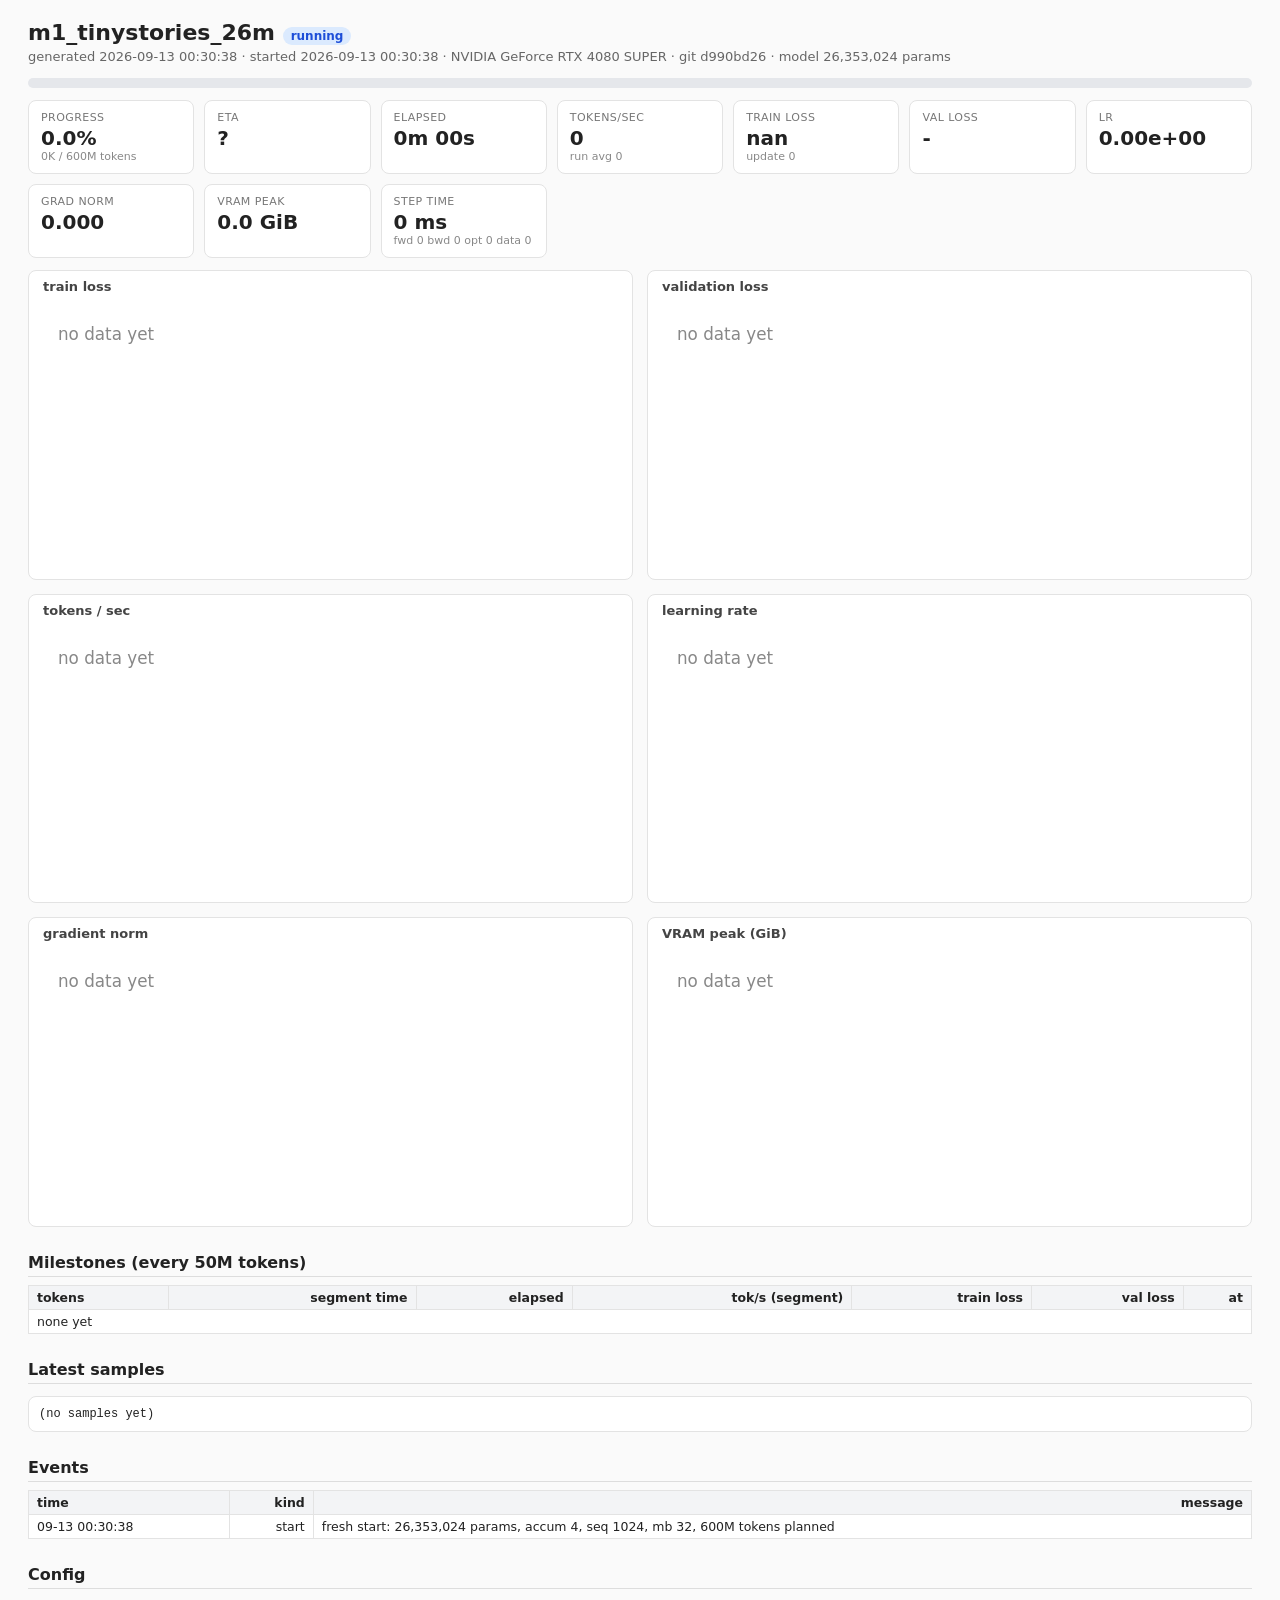
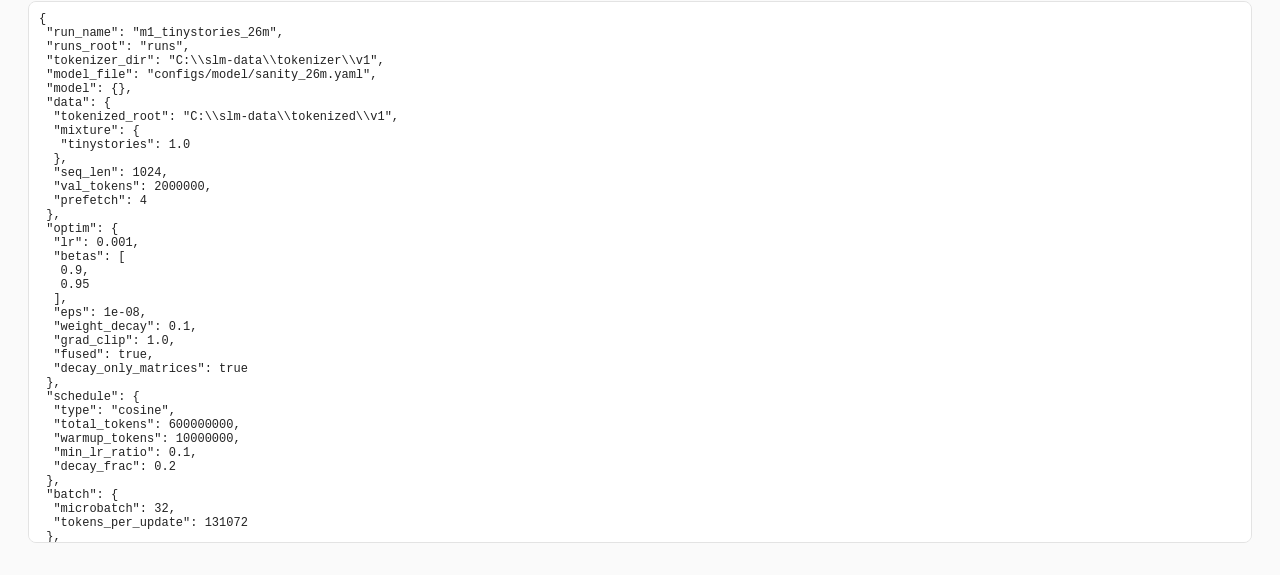
==== runs/m1_tinystories_26m/report.html @ 528ce232 "Portal: architecture explorer page (module graph, GQA diagram, FLOPs/memory budget, LR/RoPE/batch/ca" ====
<!doctype html><html><head><meta charset="utf-8"><meta http-equiv="refresh" content="60">
<title>m1_tinystories_26m</title><style>
body{font-family:system-ui,Segoe UI,Arial,sans-serif;margin:0;padding:20px 28px;color:#222;background:#fafafa;max-width:1280px}
h1{margin:0 0 4px 0;font-size:22px} h2{font-size:16px;margin:26px 0 8px;border-bottom:1px solid #ddd;padding-bottom:4px}
.sub{color:#666;font-size:13px;margin-bottom:14px}
.tiles{display:grid;grid-template-columns:repeat(auto-fill,minmax(150px,1fr));gap:10px;margin:12px 0}
.tile{background:#fff;border:1px solid #e3e3e3;border-radius:8px;padding:10px 12px}
.tile .k{font-size:11px;color:#777;text-transform:uppercase;letter-spacing:.04em}.tile .v{font-size:20px;font-weight:600;margin-top:2px}
.tile .s{font-size:11px;color:#888}
.bar{height:10px;background:#e5e7eb;border-radius:5px;overflow:hidden;margin:6px 0 2px}.bar>div{height:100%;background:#2563eb}
.charts{display:grid;grid-template-columns:repeat(auto-fill,minmax(560px,1fr));gap:14px}
.chart{background:#fff;border:1px solid #e3e3e3;border-radius:8px;padding:8px}.chart h3{margin:0 0 4px 6px;font-size:13px;font-weight:600;color:#444}
svg{width:100%;height:auto;display:block}
table{border-collapse:collapse;font-size:12.5px;background:#fff;width:100%}th,td{border:1px solid #e3e3e3;padding:4px 8px;text-align:right}th{background:#f3f4f6}td:first-child,th:first-child{text-align:left}
pre{background:#fff;border:1px solid #e3e3e3;border-radius:8px;padding:10px;font-size:12px;white-space:pre-wrap;word-break:break-word;max-height:520px;overflow:auto}
.status{display:inline-block;padding:2px 8px;border-radius:10px;font-size:12px;font-weight:600}
.running{background:#dbeafe;color:#1d4ed8}.finished{background:#dcfce7;color:#15803d}.stopped{background:#fee2e2;color:#b91c1c}.stale{background:#fef3c7;color:#b45309}
</style></head><body>
<h1>m1_tinystories_26m <span class="status running">running</span></h1>
<div class="sub">generated 2026-09-13 00:30:38 · started 2026-09-13 00:30:38 · NVIDIA GeForce RTX 4080 SUPER · git d990bd26 · model 26,353,024 params</div>
<div class="bar"><div style="width:0.00%"></div></div>
<div class="tiles"><div class="tile"><div class="k">progress</div><div class="v">0.0%</div><div class="s">0K / 600M tokens</div></div><div class="tile"><div class="k">ETA</div><div class="v">?</div><div class="s"></div></div><div class="tile"><div class="k">elapsed</div><div class="v">0m 00s</div><div class="s"></div></div><div class="tile"><div class="k">tokens/sec</div><div class="v">0</div><div class="s">run avg 0</div></div><div class="tile"><div class="k">train loss</div><div class="v">nan</div><div class="s">update 0</div></div><div class="tile"><div class="k">val loss</div><div class="v">-</div><div class="s"></div></div><div class="tile"><div class="k">lr</div><div class="v">0.00e+00</div><div class="s"></div></div><div class="tile"><div class="k">grad norm</div><div class="v">0.000</div><div class="s"></div></div><div class="tile"><div class="k">VRAM peak</div><div class="v">0.0 GiB</div><div class="s"></div></div><div class="tile"><div class="k">step time</div><div class="v">0 ms</div><div class="s">fwd 0 bwd 0 opt 0 data 0</div></div></div>
<div class="charts">
<div class="chart"><h3>train loss</h3><svg id="c_loss"></svg></div>
<div class="chart"><h3>validation loss</h3><svg id="c_val"></svg></div>
<div class="chart"><h3>tokens / sec</h3><svg id="c_tps"></svg></div>
<div class="chart"><h3>learning rate</h3><svg id="c_lr"></svg></div>
<div class="chart"><h3>gradient norm</h3><svg id="c_gn"></svg></div>
<div class="chart"><h3>VRAM peak (GiB)</h3><svg id="c_vram"></svg></div>
</div>
<h2>Milestones (every 50M tokens)</h2>
<table><tr><th>tokens</th><th>segment time</th><th>elapsed</th><th>tok/s (segment)</th><th>train loss</th><th>val loss</th><th>at</th></tr><tr><td colspan=7>none yet</td></tr></table>
<h2>Latest samples</h2><pre>(no samples yet)</pre>
<h2>Events</h2><table><tr><th>time</th><th>kind</th><th>message</th></tr><tr><td>09-13 00:30:38</td><td>start</td><td style='text-align:left'>fresh start: 26,353,024 params, accum 4, seq 1024, mb 32, 600M tokens planned</td></tr></table>
<h2>Config</h2><pre>{
 &quot;run_name&quot;: &quot;m1_tinystories_26m&quot;,
 &quot;runs_root&quot;: &quot;runs&quot;,
 &quot;tokenizer_dir&quot;: &quot;C:\\slm-data\\tokenizer\\v1&quot;,
 &quot;model_file&quot;: &quot;configs/model/sanity_26m.yaml&quot;,
 &quot;model&quot;: {},
 &quot;data&quot;: {
  &quot;tokenized_root&quot;: &quot;C:\\slm-data\\tokenized\\v1&quot;,
  &quot;mixture&quot;: {
   &quot;tinystories&quot;: 1.0
  },
  &quot;seq_len&quot;: 1024,
  &quot;val_tokens&quot;: 2000000,
  &quot;prefetch&quot;: 4
 },
 &quot;optim&quot;: {
  &quot;lr&quot;: 0.001,
  &quot;betas&quot;: [
   0.9,
   0.95
  ],
  &quot;eps&quot;: 1e-08,
  &quot;weight_decay&quot;: 0.1,
  &quot;grad_clip&quot;: 1.0,
  &quot;fused&quot;: true,
  &quot;decay_only_matrices&quot;: true
 },
 &quot;schedule&quot;: {
  &quot;type&quot;: &quot;cosine&quot;,
  &quot;total_tokens&quot;: 600000000,
  &quot;warmup_tokens&quot;: 10000000,
  &quot;min_lr_ratio&quot;: 0.1,
  &quot;decay_frac&quot;: 0.2
 },
 &quot;batch&quot;: {
  &quot;microbatch&quot;: 32,
  &quot;tokens_per_update&quot;: 131072
 },
 &quot;runtime&quot;: {
  &quot;compile&quot;: true,
  &quot;sdpa_backend&quot;: &quot;cudnn&quot;,
  &quot;seed&quot;: 0,
  &quot;log_every_updates&quot;: 10,
  &quot;min_free_vram_gib&quot;: 12.0
 },
 &quot;ckpt&quot;: {
  &quot;every_minutes&quot;: 10,
  &quot;keep_prev_latest&quot;: true,
  &quot;snapshot_at_milestones&quot;: true
 },
 &quot;eval&quot;: {
  &quot;every_tokens&quot;: 25000000,
  &quot;gen_every_tokens&quot;: 50000000,
  &quot;gen_max_new_tokens&quot;: 120,
  &quot;gen_temperature&quot;: 0.8,
  &quot;gen_top_p&quot;: 0.95,
  &quot;prompts&quot;: [
   &quot;Once upon a time, there was a little girl named Lily. She loved to&quot;,
   &quot;Tom and his dog went to the park. Suddenly,&quot;,
   &quot;The sun was shining and the birds were singing. Ben looked out the window and saw&quot;,
   &quot;One day, a big red ball rolled down the hill and&quot;,
   &quot;Mom said, \&quot;Do not touch the hot stove.\&quot; But Tim&quot;
  ],
  &quot;report_every_minutes&quot;: 5
 },
 &quot;milestone_tokens&quot;: 50000000,
 &quot;notes&quot;: &quot;M1: validate tokenizer, packing, model, loss, ckpt/resume, generation, logging, throughput.&quot;
}</pre>
<script>
function chart(id, series, opts){
  opts = opts||{};
  const W=560,H=260,L=60,R=16,T=16,B=36;
  const svg=document.getElementById(id); if(!svg) return;
  svg.setAttribute('viewBox',`0 0 ${W} ${H}`);
  let xs=[],ys=[];
  series.forEach(s=>s.pts.forEach(p=>{xs.push(p[0]);ys.push(p[1]);}));
  if(!xs.length){svg.innerHTML='<text x="20" y="40" fill="#888">no data yet</text>';return;}
  let x0=Math.min(...xs),x1=Math.max(...xs),y0=Math.min(...ys),y1=Math.max(...ys);
  if(opts.ymin!==undefined) y0=opts.ymin;
  if(x1===x0) x1=x0+1; if(y1===y0) y1=y0+1;
  const pad=(y1-y0)*0.05; y0-=pad; y1+=pad;
  const sx=x=>L+(x-x0)/(x1-x0)*(W-L-R), sy=y=>T+(1-(y-y0)/(y1-y0))*(H-T-B);
  let g='';
  for(let i=0;i<=4;i++){const y=y0+(y1-y0)*i/4, yy=sy(y);
    g+=`<line x1="${L}" x2="${W-R}" y1="${yy}" y2="${yy}" stroke="#e5e5e5"/><text x="${L-6}" y="${yy+4}" text-anchor="end" font-size="10" fill="#666">${opts.ylog?y.toFixed(3):y.toPrecision(4)}</text>`;}
  for(let i=0;i<=4;i++){const x=x0+(x1-x0)*i/4, xx=sx(x);
    g+=`<text x="${xx}" y="${H-B+14}" text-anchor="middle" font-size="10" fill="#666">${opts.xfmt?opts.xfmt(x):x.toPrecision(3)}</text>`;}
  const colors=['#2563eb','#dc2626','#16a34a','#9333ea','#ea580c'];
  series.forEach((s,i)=>{
    const d=s.pts.map((p,j)=>(j?'L':'M')+sx(p[0]).toFixed(1)+' '+sy(p[1]).toFixed(1)).join(' ');
    g+=`<path d="${d}" fill="none" stroke="${colors[i%colors.length]}" stroke-width="${s.w||1.5}"/>`;
    if(s.dots) s.pts.forEach(p=>{g+=`<circle cx="${sx(p[0])}" cy="${sy(p[1])}" r="2.5" fill="${colors[i%colors.length]}"/>`;});
    g+=`<text x="${W-R}" y="${T+12+i*13}" text-anchor="end" font-size="11" fill="${colors[i%colors.length]}">${s.name}</text>`;
  });
  g+=`<text x="${(L+W-R)/2}" y="${H-4}" text-anchor="middle" font-size="11" fill="#444">${opts.xlabel||''}</text>`;
  svg.innerHTML=g;
}
const fmtTok=x=>x>=1e9?(x/1e9).toFixed(2)+'B':x>=1e6?(x/1e6).toFixed(0)+'M':(x/1e3).toFixed(0)+'K';

const D={"loss": [], "val": [], "lr": [], "tps": [], "gn": [], "vram": []};
chart('c_loss',[{name:'train',pts:D.loss},{name:'val',pts:D.val,dots:true,w:2}],{xfmt:fmtTok,xlabel:'tokens'});
chart('c_val',[{name:'val',pts:D.val,dots:true,w:2}],{xfmt:fmtTok,xlabel:'tokens'});
chart('c_tps',[{name:'tok/s',pts:D.tps}],{xfmt:fmtTok,xlabel:'tokens',ymin:0});
chart('c_lr',[{name:'lr',pts:D.lr}],{xfmt:fmtTok,xlabel:'tokens',ymin:0});
chart('c_gn',[{name:'grad norm',pts:D.gn}],{xfmt:fmtTok,xlabel:'tokens',ymin:0});
chart('c_vram',[{name:'GiB',pts:D.vram}],{xfmt:fmtTok,xlabel:'tokens',ymin:0});
</script></body></html>
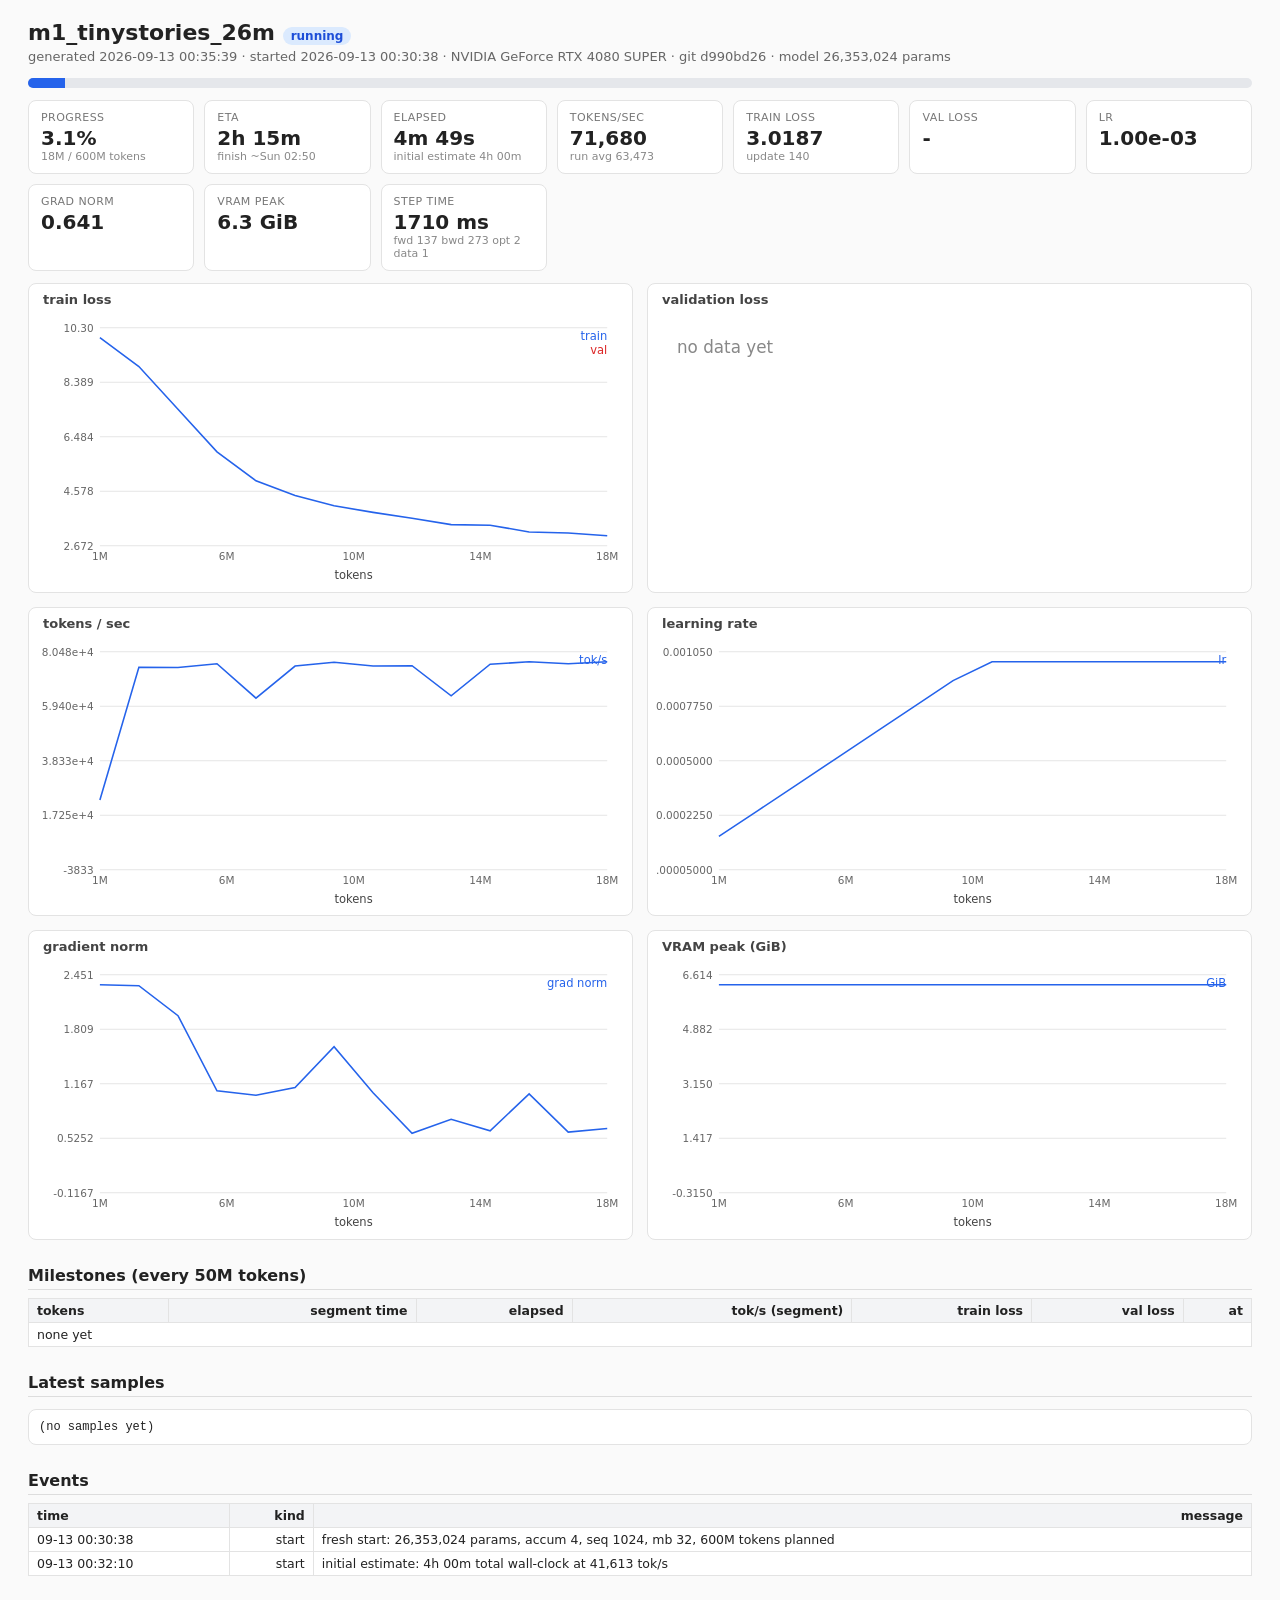
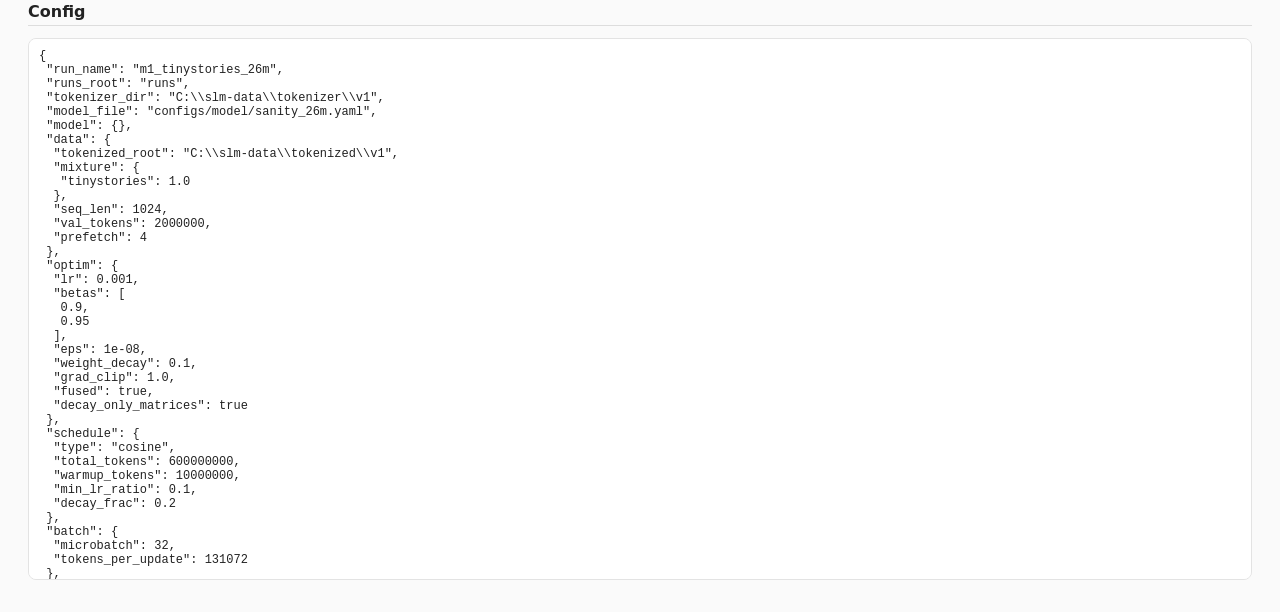
==== commit fa99b53c: "Portal: model harness (torch worker subprocess, slots, streaming generation with logprobs/top-k, sco" ====
--- a/runs/m1_tinystories_26m/report.html
+++ b/runs/m1_tinystories_26m/report.html
@@ -17,9 +17,9 @@
 .running{background:#dbeafe;color:#1d4ed8}.finished{background:#dcfce7;color:#15803d}.stopped{background:#fee2e2;color:#b91c1c}.stale{background:#fef3c7;color:#b45309}
 </style></head><body>
 <h1>m1_tinystories_26m <span class="status running">running</span></h1>
-<div class="sub">generated 2026-09-13 00:30:38 · started 2026-09-13 00:30:38 · NVIDIA GeForce RTX 4080 SUPER · git d990bd26 · model 26,353,024 params</div>
-<div class="bar"><div style="width:0.00%"></div></div>
-<div class="tiles"><div class="tile"><div class="k">progress</div><div class="v">0.0%</div><div class="s">0K / 600M tokens</div></div><div class="tile"><div class="k">ETA</div><div class="v">?</div><div class="s"></div></div><div class="tile"><div class="k">elapsed</div><div class="v">0m 00s</div><div class="s"></div></div><div class="tile"><div class="k">tokens/sec</div><div class="v">0</div><div class="s">run avg 0</div></div><div class="tile"><div class="k">train loss</div><div class="v">nan</div><div class="s">update 0</div></div><div class="tile"><div class="k">val loss</div><div class="v">-</div><div class="s"></div></div><div class="tile"><div class="k">lr</div><div class="v">0.00e+00</div><div class="s"></div></div><div class="tile"><div class="k">grad norm</div><div class="v">0.000</div><div class="s"></div></div><div class="tile"><div class="k">VRAM peak</div><div class="v">0.0 GiB</div><div class="s"></div></div><div class="tile"><div class="k">step time</div><div class="v">0 ms</div><div class="s">fwd 0 bwd 0 opt 0 data 0</div></div></div>
+<div class="sub">generated 2026-09-13 00:35:39 · started 2026-09-13 00:30:38 · NVIDIA GeForce RTX 4080 SUPER · git d990bd26 · model 26,353,024 params</div>
+<div class="bar"><div style="width:3.06%"></div></div>
+<div class="tiles"><div class="tile"><div class="k">progress</div><div class="v">3.1%</div><div class="s">18M / 600M tokens</div></div><div class="tile"><div class="k">ETA</div><div class="v">2h 15m</div><div class="s">finish ~Sun 02:50</div></div><div class="tile"><div class="k">elapsed</div><div class="v">4m 49s</div><div class="s">initial estimate 4h 00m</div></div><div class="tile"><div class="k">tokens/sec</div><div class="v">71,680</div><div class="s">run avg 63,473</div></div><div class="tile"><div class="k">train loss</div><div class="v">3.0187</div><div class="s">update 140</div></div><div class="tile"><div class="k">val loss</div><div class="v">-</div><div class="s"></div></div><div class="tile"><div class="k">lr</div><div class="v">1.00e-03</div><div class="s"></div></div><div class="tile"><div class="k">grad norm</div><div class="v">0.641</div><div class="s"></div></div><div class="tile"><div class="k">VRAM peak</div><div class="v">6.3 GiB</div><div class="s"></div></div><div class="tile"><div class="k">step time</div><div class="v">1710 ms</div><div class="s">fwd 137 bwd 273 opt 2 data 1</div></div></div>
 <div class="charts">
 <div class="chart"><h3>train loss</h3><svg id="c_loss"></svg></div>
 <div class="chart"><h3>validation loss</h3><svg id="c_val"></svg></div>
@@ -31,7 +31,7 @@
 <h2>Milestones (every 50M tokens)</h2>
 <table><tr><th>tokens</th><th>segment time</th><th>elapsed</th><th>tok/s (segment)</th><th>train loss</th><th>val loss</th><th>at</th></tr><tr><td colspan=7>none yet</td></tr></table>
 <h2>Latest samples</h2><pre>(no samples yet)</pre>
-<h2>Events</h2><table><tr><th>time</th><th>kind</th><th>message</th></tr><tr><td>09-13 00:30:38</td><td>start</td><td style='text-align:left'>fresh start: 26,353,024 params, accum 4, seq 1024, mb 32, 600M tokens planned</td></tr></table>
+<h2>Events</h2><table><tr><th>time</th><th>kind</th><th>message</th></tr><tr><td>09-13 00:30:38</td><td>start</td><td style='text-align:left'>fresh start: 26,353,024 params, accum 4, seq 1024, mb 32, 600M tokens planned</td></tr><tr><td>09-13 00:32:10</td><td>start</td><td style='text-align:left'>initial estimate: 4h 00m total wall-clock at 41,613 tok/s</td></tr></table>
 <h2>Config</h2><pre>{
  &quot;run_name&quot;: &quot;m1_tinystories_26m&quot;,
  &quot;runs_root&quot;: &quot;runs&quot;,
@@ -131,7 +131,7 @@
 }
 const fmtTok=x=>x>=1e9?(x/1e9).toFixed(2)+'B':x>=1e6?(x/1e6).toFixed(0)+'M':(x/1e3).toFixed(0)+'K';
 
-const D={"loss": [], "val": [], "lr": [], "tps": [], "gn": [], "vram": []};
+const D={"loss": [[1310720, 9.948636054992676], [2621440, 8.938405990600586], [3932160, 7.446722507476807], [5242880, 5.956034183502197], [6553600, 4.944737434387207], [7864320, 4.4310736656188965], [9175040, 4.073504447937012], [10485760, 3.8405983448028564], [11796480, 3.6309680938720703], [13107200, 3.4126954078674316], [14417920, 3.3917794227600098], [15728640, 3.1578052043914795], [17039360, 3.120109796524048], [18350080, 3.018710136413574]], "val": [], "lr": [[1310720, 0.0001179649], [2621440, 0.0002490369], [3932160, 0.00038010889999999997], [5242880, 0.0005111809000000001], [6553600, 0.0006422529], [7864320, 0.0007733249], [9175040, 0.0009043969000000001], [10485760, 0.0009999991974518425], [11796480, 0.0009999823063803514], [13107200, 0.0009999434968886304], [14417920, 0.0009998827708670715], [15728640, 0.0009998001312736093], [17039360, 0.0009996955821335784], [18350080, 0.0009995691285395174]], "tps": [[1310720, 23142.031163539934], [2621440, 74517.91605081316], [3932160, 74398.4388399401], [5242880, 75845.96137019443], [6553600, 62555.11293379819], [7864320, 74983.01410770543], [9175040, 76412.88875304519], [10485760, 75024.64342593604], [11796480, 75094.84305132057], [13107200, 63452.845360893516], [14417920, 75678.07476463198], [15728640, 76614.179072458], [17039360, 75856.70830901794], [18350080, 76651.31238319077]], "gn": [[1310720, 2.334362506866455], [2621440, 2.3222525119781494], [3932160, 1.9695959091186523], [5242880, 1.083919882774353], [6553600, 1.033200979232788], [7864320, 1.122808814048767], [9175040, 1.6026240587234497], [10485760, 1.0605698823928833], [11796480, 0.5837476253509521], [13107200, 0.749992847442627], [14417920, 0.6133762001991272], [15728640, 1.0483828783035278], [17039360, 0.5986264944076538], [18350080, 0.6411086916923523]], "vram": [[1310720, 6.299367427825928], [2621440, 6.299367427825928], [3932160, 6.299367427825928], [5242880, 6.299367427825928], [6553600, 6.299367427825928], [7864320, 6.299367427825928], [9175040, 6.299367427825928], [10485760, 6.299367427825928], [11796480, 6.299367427825928], [13107200, 6.299367427825928], [14417920, 6.299367427825928], [15728640, 6.299367427825928], [17039360, 6.299367427825928], [18350080, 6.299367427825928]]};
 chart('c_loss',[{name:'train',pts:D.loss},{name:'val',pts:D.val,dots:true,w:2}],{xfmt:fmtTok,xlabel:'tokens'});
 chart('c_val',[{name:'val',pts:D.val,dots:true,w:2}],{xfmt:fmtTok,xlabel:'tokens'});
 chart('c_tps',[{name:'tok/s',pts:D.tps}],{xfmt:fmtTok,xlabel:'tokens',ymin:0});
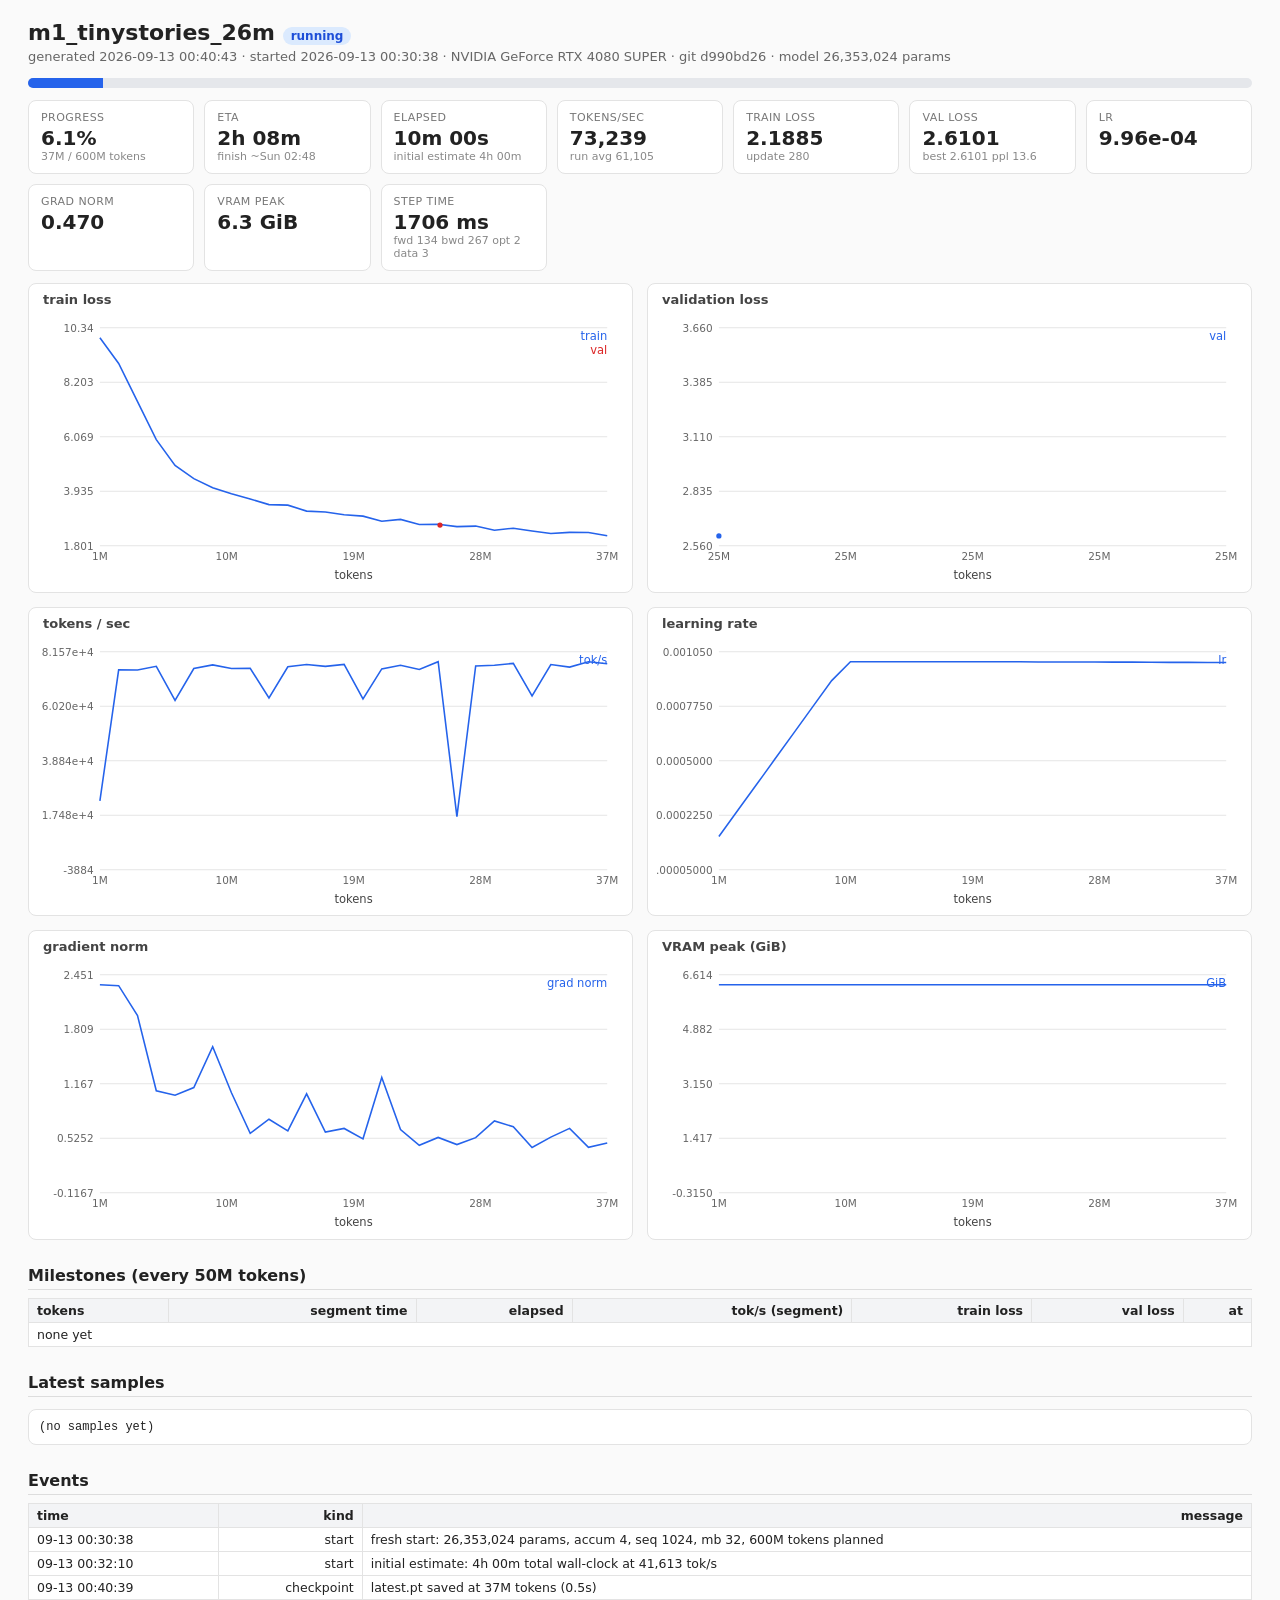
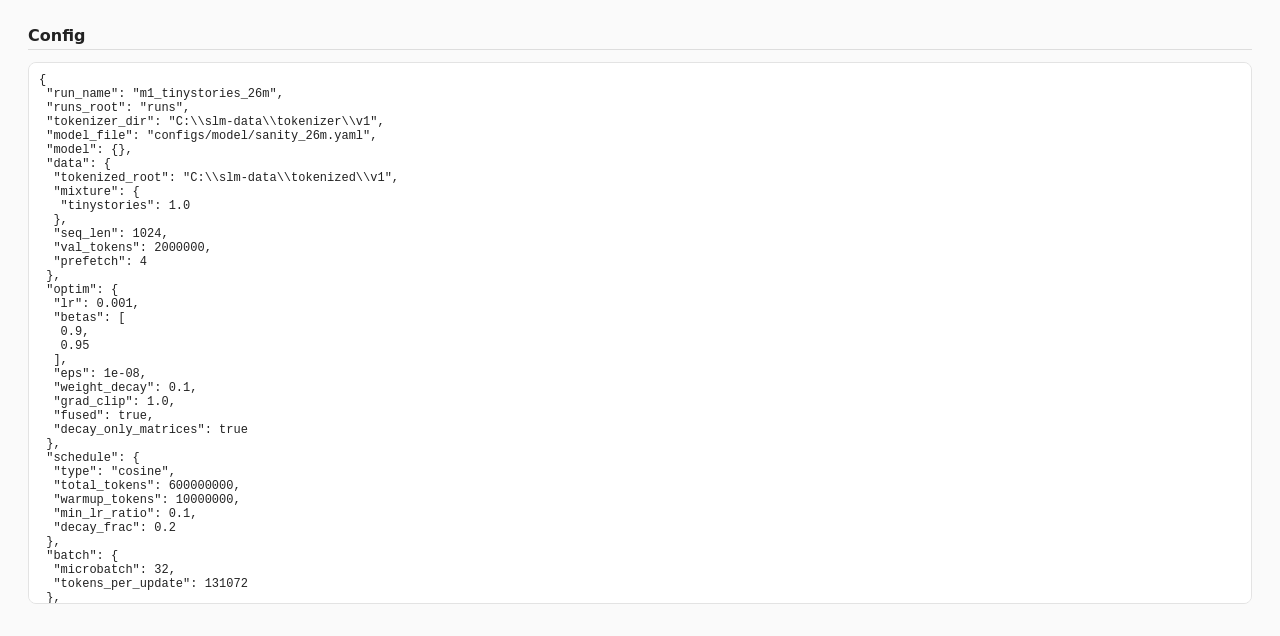
==== commit 7d32b606: "SFT pipeline: chat sources (SmolTalk, GSM8K), packed token+mask shards, loaders, trainer kind=sft wi" ====
--- a/runs/m1_tinystories_26m/report.html
+++ b/runs/m1_tinystories_26m/report.html
@@ -17,9 +17,9 @@
 .running{background:#dbeafe;color:#1d4ed8}.finished{background:#dcfce7;color:#15803d}.stopped{background:#fee2e2;color:#b91c1c}.stale{background:#fef3c7;color:#b45309}
 </style></head><body>
 <h1>m1_tinystories_26m <span class="status running">running</span></h1>
-<div class="sub">generated 2026-09-13 00:35:39 · started 2026-09-13 00:30:38 · NVIDIA GeForce RTX 4080 SUPER · git d990bd26 · model 26,353,024 params</div>
-<div class="bar"><div style="width:3.06%"></div></div>
-<div class="tiles"><div class="tile"><div class="k">progress</div><div class="v">3.1%</div><div class="s">18M / 600M tokens</div></div><div class="tile"><div class="k">ETA</div><div class="v">2h 15m</div><div class="s">finish ~Sun 02:50</div></div><div class="tile"><div class="k">elapsed</div><div class="v">4m 49s</div><div class="s">initial estimate 4h 00m</div></div><div class="tile"><div class="k">tokens/sec</div><div class="v">71,680</div><div class="s">run avg 63,473</div></div><div class="tile"><div class="k">train loss</div><div class="v">3.0187</div><div class="s">update 140</div></div><div class="tile"><div class="k">val loss</div><div class="v">-</div><div class="s"></div></div><div class="tile"><div class="k">lr</div><div class="v">1.00e-03</div><div class="s"></div></div><div class="tile"><div class="k">grad norm</div><div class="v">0.641</div><div class="s"></div></div><div class="tile"><div class="k">VRAM peak</div><div class="v">6.3 GiB</div><div class="s"></div></div><div class="tile"><div class="k">step time</div><div class="v">1710 ms</div><div class="s">fwd 137 bwd 273 opt 2 data 1</div></div></div>
+<div class="sub">generated 2026-09-13 00:40:43 · started 2026-09-13 00:30:38 · NVIDIA GeForce RTX 4080 SUPER · git d990bd26 · model 26,353,024 params</div>
+<div class="bar"><div style="width:6.12%"></div></div>
+<div class="tiles"><div class="tile"><div class="k">progress</div><div class="v">6.1%</div><div class="s">37M / 600M tokens</div></div><div class="tile"><div class="k">ETA</div><div class="v">2h 08m</div><div class="s">finish ~Sun 02:48</div></div><div class="tile"><div class="k">elapsed</div><div class="v">10m 00s</div><div class="s">initial estimate 4h 00m</div></div><div class="tile"><div class="k">tokens/sec</div><div class="v">73,239</div><div class="s">run avg 61,105</div></div><div class="tile"><div class="k">train loss</div><div class="v">2.1885</div><div class="s">update 280</div></div><div class="tile"><div class="k">val loss</div><div class="v">2.6101</div><div class="s">best 2.6101  ppl 13.6</div></div><div class="tile"><div class="k">lr</div><div class="v">9.96e-04</div><div class="s"></div></div><div class="tile"><div class="k">grad norm</div><div class="v">0.470</div><div class="s"></div></div><div class="tile"><div class="k">VRAM peak</div><div class="v">6.3 GiB</div><div class="s"></div></div><div class="tile"><div class="k">step time</div><div class="v">1706 ms</div><div class="s">fwd 134 bwd 267 opt 2 data 3</div></div></div>
 <div class="charts">
 <div class="chart"><h3>train loss</h3><svg id="c_loss"></svg></div>
 <div class="chart"><h3>validation loss</h3><svg id="c_val"></svg></div>
@@ -31,7 +31,7 @@
 <h2>Milestones (every 50M tokens)</h2>
 <table><tr><th>tokens</th><th>segment time</th><th>elapsed</th><th>tok/s (segment)</th><th>train loss</th><th>val loss</th><th>at</th></tr><tr><td colspan=7>none yet</td></tr></table>
 <h2>Latest samples</h2><pre>(no samples yet)</pre>
-<h2>Events</h2><table><tr><th>time</th><th>kind</th><th>message</th></tr><tr><td>09-13 00:30:38</td><td>start</td><td style='text-align:left'>fresh start: 26,353,024 params, accum 4, seq 1024, mb 32, 600M tokens planned</td></tr><tr><td>09-13 00:32:10</td><td>start</td><td style='text-align:left'>initial estimate: 4h 00m total wall-clock at 41,613 tok/s</td></tr></table>
+<h2>Events</h2><table><tr><th>time</th><th>kind</th><th>message</th></tr><tr><td>09-13 00:30:38</td><td>start</td><td style='text-align:left'>fresh start: 26,353,024 params, accum 4, seq 1024, mb 32, 600M tokens planned</td></tr><tr><td>09-13 00:32:10</td><td>start</td><td style='text-align:left'>initial estimate: 4h 00m total wall-clock at 41,613 tok/s</td></tr><tr><td>09-13 00:40:39</td><td>checkpoint</td><td style='text-align:left'>latest.pt saved at 37M tokens (0.5s)</td></tr></table>
 <h2>Config</h2><pre>{
  &quot;run_name&quot;: &quot;m1_tinystories_26m&quot;,
  &quot;runs_root&quot;: &quot;runs&quot;,
@@ -131,7 +131,7 @@
 }
 const fmtTok=x=>x>=1e9?(x/1e9).toFixed(2)+'B':x>=1e6?(x/1e6).toFixed(0)+'M':(x/1e3).toFixed(0)+'K';
 
-const D={"loss": [[1310720, 9.948636054992676], [2621440, 8.938405990600586], [3932160, 7.446722507476807], [5242880, 5.956034183502197], [6553600, 4.944737434387207], [7864320, 4.4310736656188965], [9175040, 4.073504447937012], [10485760, 3.8405983448028564], [11796480, 3.6309680938720703], [13107200, 3.4126954078674316], [14417920, 3.3917794227600098], [15728640, 3.1578052043914795], [17039360, 3.120109796524048], [18350080, 3.018710136413574]], "val": [], "lr": [[1310720, 0.0001179649], [2621440, 0.0002490369], [3932160, 0.00038010889999999997], [5242880, 0.0005111809000000001], [6553600, 0.0006422529], [7864320, 0.0007733249], [9175040, 0.0009043969000000001], [10485760, 0.0009999991974518425], [11796480, 0.0009999823063803514], [13107200, 0.0009999434968886304], [14417920, 0.0009998827708670715], [15728640, 0.0009998001312736093], [17039360, 0.0009996955821335784], [18350080, 0.0009995691285395174]], "tps": [[1310720, 23142.031163539934], [2621440, 74517.91605081316], [3932160, 74398.4388399401], [5242880, 75845.96137019443], [6553600, 62555.11293379819], [7864320, 74983.01410770543], [9175040, 76412.88875304519], [10485760, 75024.64342593604], [11796480, 75094.84305132057], [13107200, 63452.845360893516], [14417920, 75678.07476463198], [15728640, 76614.179072458], [17039360, 75856.70830901794], [18350080, 76651.31238319077]], "gn": [[1310720, 2.334362506866455], [2621440, 2.3222525119781494], [3932160, 1.9695959091186523], [5242880, 1.083919882774353], [6553600, 1.033200979232788], [7864320, 1.122808814048767], [9175040, 1.6026240587234497], [10485760, 1.0605698823928833], [11796480, 0.5837476253509521], [13107200, 0.749992847442627], [14417920, 0.6133762001991272], [15728640, 1.0483828783035278], [17039360, 0.5986264944076538], [18350080, 0.6411086916923523]], "vram": [[1310720, 6.299367427825928], [2621440, 6.299367427825928], [3932160, 6.299367427825928], [5242880, 6.299367427825928], [6553600, 6.299367427825928], [7864320, 6.299367427825928], [9175040, 6.299367427825928], [10485760, 6.299367427825928], [11796480, 6.299367427825928], [13107200, 6.299367427825928], [14417920, 6.299367427825928], [15728640, 6.299367427825928], [17039360, 6.299367427825928], [18350080, 6.299367427825928]]};
+const D={"loss": [[1310720, 9.948636054992676], [2621440, 8.938405990600586], [3932160, 7.446722507476807], [5242880, 5.956034183502197], [6553600, 4.944737434387207], [7864320, 4.4310736656188965], [9175040, 4.073504447937012], [10485760, 3.8405983448028564], [11796480, 3.6309680938720703], [13107200, 3.4126954078674316], [14417920, 3.3917794227600098], [15728640, 3.1578052043914795], [17039360, 3.120109796524048], [18350080, 3.018710136413574], [19660800, 2.9636390209198], [20971520, 2.7655727863311768], [22282240, 2.8360941410064697], [23592960, 2.6324095726013184], [24903680, 2.6434226036071777], [26214400, 2.5524139404296875], [27525120, 2.5703139305114746], [28835840, 2.413841724395752], [30146560, 2.4892449378967285], [31457280, 2.3774280548095703], [32768000, 2.279294967651367], [34078720, 2.3252665996551514], [35389440, 2.318673610687256], [36700160, 2.1885180473327637]], "val": [[25034752, 2.61007022857666]], "lr": [[1310720, 0.0001179649], [2621440, 0.0002490369], [3932160, 0.00038010889999999997], [5242880, 0.0005111809000000001], [6553600, 0.0006422529], [7864320, 0.0007733249], [9175040, 0.0009043969000000001], [10485760, 0.0009999991974518425], [11796480, 0.0009999823063803514], [13107200, 0.0009999434968886304], [14417920, 0.0009998827708670715], [15728640, 0.0009998001312736093], [17039360, 0.0009996955821335784], [18350080, 0.0009995691285395174], [19660800, 0.000999420776650919], [20971520, 0.0009992505336939319], [22282240, 0.0009990584079610084], [23592960, 0.0009988444088104998], [24903680, 0.000998608546666201], [26214400, 0.0009983508330168429], [27525120, 0.0009980712804155325], [28835840, 0.0009977699024791415], [30146560, 0.0009974467138876436], [31457280, 0.0009971017303833983], [32768000, 0.000996734968770385], [34078720, 0.0009963464469133845], [35389440, 0.0009959361837371082], [36700160, 0.0009955041992252766]], "tps": [[1310720, 23142.031163539934], [2621440, 74517.91605081316], [3932160, 74398.4388399401], [5242880, 75845.96137019443], [6553600, 62555.11293379819], [7864320, 74983.01410770543], [9175040, 76412.88875304519], [10485760, 75024.64342593604], [11796480, 75094.84305132057], [13107200, 63452.845360893516], [14417920, 75678.07476463198], [15728640, 76614.179072458], [17039360, 75856.70830901794], [18350080, 76651.31238319077], [19660800, 63095.09191001279], [20971520, 74849.45532542287], [22282240, 76246.79371760803], [23592960, 74629.93431522074], [24903680, 77681.66148570672], [26214400, 17002.725649221375], [27525120, 75986.21831047111], [28835840, 76304.12063404688], [30146560, 76993.30748448963], [31457280, 64240.49455087447], [32768000, 76555.59126784481], [34078720, 75561.33560240811], [35389440, 77615.14770306417], [36700160, 76850.67810280266]], "gn": [[1310720, 2.334362506866455], [2621440, 2.3222525119781494], [3932160, 1.9695959091186523], [5242880, 1.083919882774353], [6553600, 1.033200979232788], [7864320, 1.122808814048767], [9175040, 1.6026240587234497], [10485760, 1.0605698823928833], [11796480, 0.5837476253509521], [13107200, 0.749992847442627], [14417920, 0.6133762001991272], [15728640, 1.0483828783035278], [17039360, 0.5986264944076538], [18350080, 0.6411086916923523], [19660800, 0.5186361074447632], [20971520, 1.2395758628845215], [22282240, 0.6273936033248901], [23592960, 0.4430152177810669], [24903680, 0.5352063775062561], [26214400, 0.45138975977897644], [27525120, 0.5325319170951843], [28835840, 0.7297120094299316], [30146560, 0.6608853340148926], [31457280, 0.4178985059261322], [32768000, 0.5386070609092712], [34078720, 0.6424112319946289], [35389440, 0.41957080364227295], [36700160, 0.4704451858997345]], "vram": [[1310720, 6.299367427825928], [2621440, 6.299367427825928], [3932160, 6.299367427825928], [5242880, 6.299367427825928], [6553600, 6.299367427825928], [7864320, 6.299367427825928], [9175040, 6.299367427825928], [10485760, 6.299367427825928], [11796480, 6.299367427825928], [13107200, 6.299367427825928], [14417920, 6.299367427825928], [15728640, 6.299367427825928], [17039360, 6.299367427825928], [18350080, 6.299367427825928], [19660800, 6.299367427825928], [20971520, 6.299367427825928], [22282240, 6.299367427825928], [23592960, 6.299367427825928], [24903680, 6.299367427825928], [26214400, 6.299367427825928], [27525120, 6.299367427825928], [28835840, 6.299367427825928], [30146560, 6.299367427825928], [31457280, 6.299367427825928], [32768000, 6.299367427825928], [34078720, 6.299367427825928], [35389440, 6.299367427825928], [36700160, 6.299367427825928]]};
 chart('c_loss',[{name:'train',pts:D.loss},{name:'val',pts:D.val,dots:true,w:2}],{xfmt:fmtTok,xlabel:'tokens'});
 chart('c_val',[{name:'val',pts:D.val,dots:true,w:2}],{xfmt:fmtTok,xlabel:'tokens'});
 chart('c_tps',[{name:'tok/s',pts:D.tps}],{xfmt:fmtTok,xlabel:'tokens',ymin:0});
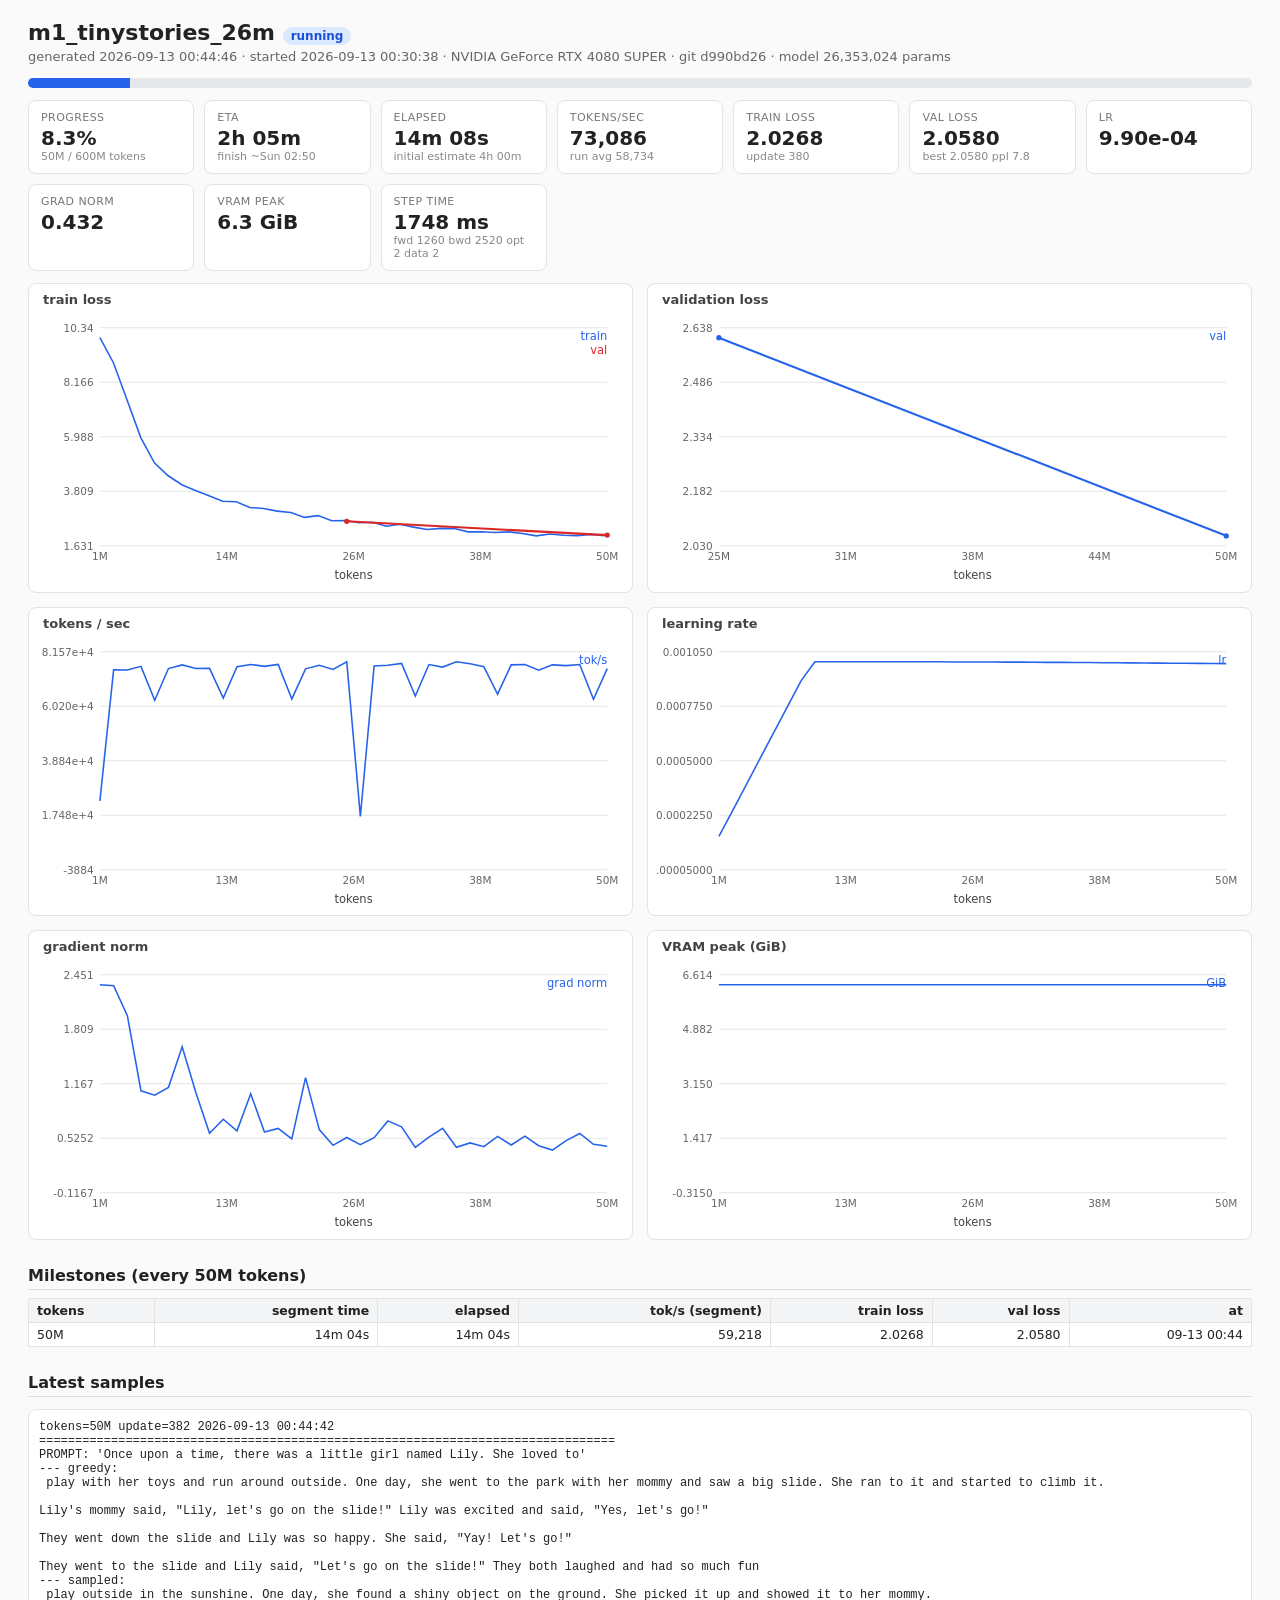
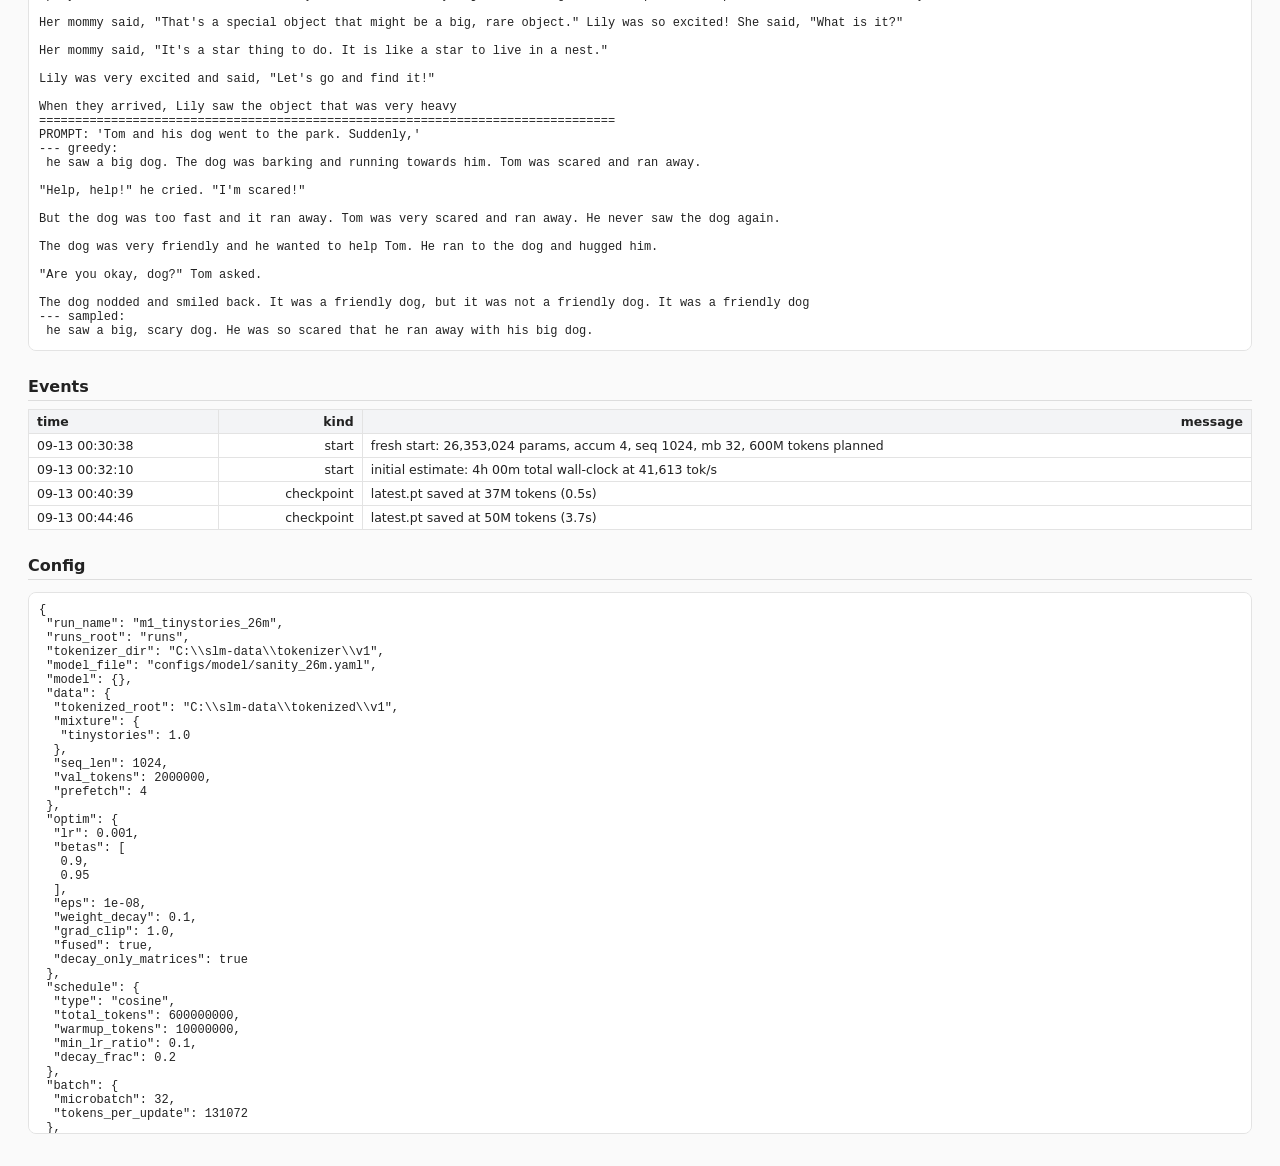
==== commit 53e30bfb: "RL stack: verifiable task generators (disjoint splits), robust answer verifier, group advantages, cl" ====
--- a/runs/m1_tinystories_26m/report.html
+++ b/runs/m1_tinystories_26m/report.html
@@ -17,9 +17,9 @@
 .running{background:#dbeafe;color:#1d4ed8}.finished{background:#dcfce7;color:#15803d}.stopped{background:#fee2e2;color:#b91c1c}.stale{background:#fef3c7;color:#b45309}
 </style></head><body>
 <h1>m1_tinystories_26m <span class="status running">running</span></h1>
-<div class="sub">generated 2026-09-13 00:40:43 · started 2026-09-13 00:30:38 · NVIDIA GeForce RTX 4080 SUPER · git d990bd26 · model 26,353,024 params</div>
-<div class="bar"><div style="width:6.12%"></div></div>
-<div class="tiles"><div class="tile"><div class="k">progress</div><div class="v">6.1%</div><div class="s">37M / 600M tokens</div></div><div class="tile"><div class="k">ETA</div><div class="v">2h 08m</div><div class="s">finish ~Sun 02:48</div></div><div class="tile"><div class="k">elapsed</div><div class="v">10m 00s</div><div class="s">initial estimate 4h 00m</div></div><div class="tile"><div class="k">tokens/sec</div><div class="v">73,239</div><div class="s">run avg 61,105</div></div><div class="tile"><div class="k">train loss</div><div class="v">2.1885</div><div class="s">update 280</div></div><div class="tile"><div class="k">val loss</div><div class="v">2.6101</div><div class="s">best 2.6101  ppl 13.6</div></div><div class="tile"><div class="k">lr</div><div class="v">9.96e-04</div><div class="s"></div></div><div class="tile"><div class="k">grad norm</div><div class="v">0.470</div><div class="s"></div></div><div class="tile"><div class="k">VRAM peak</div><div class="v">6.3 GiB</div><div class="s"></div></div><div class="tile"><div class="k">step time</div><div class="v">1706 ms</div><div class="s">fwd 134 bwd 267 opt 2 data 3</div></div></div>
+<div class="sub">generated 2026-09-13 00:44:46 · started 2026-09-13 00:30:38 · NVIDIA GeForce RTX 4080 SUPER · git d990bd26 · model 26,353,024 params</div>
+<div class="bar"><div style="width:8.30%"></div></div>
+<div class="tiles"><div class="tile"><div class="k">progress</div><div class="v">8.3%</div><div class="s">50M / 600M tokens</div></div><div class="tile"><div class="k">ETA</div><div class="v">2h 05m</div><div class="s">finish ~Sun 02:50</div></div><div class="tile"><div class="k">elapsed</div><div class="v">14m 08s</div><div class="s">initial estimate 4h 00m</div></div><div class="tile"><div class="k">tokens/sec</div><div class="v">73,086</div><div class="s">run avg 58,734</div></div><div class="tile"><div class="k">train loss</div><div class="v">2.0268</div><div class="s">update 380</div></div><div class="tile"><div class="k">val loss</div><div class="v">2.0580</div><div class="s">best 2.0580  ppl 7.8</div></div><div class="tile"><div class="k">lr</div><div class="v">9.90e-04</div><div class="s"></div></div><div class="tile"><div class="k">grad norm</div><div class="v">0.432</div><div class="s"></div></div><div class="tile"><div class="k">VRAM peak</div><div class="v">6.3 GiB</div><div class="s"></div></div><div class="tile"><div class="k">step time</div><div class="v">1748 ms</div><div class="s">fwd 1260 bwd 2520 opt 2 data 2</div></div></div>
 <div class="charts">
 <div class="chart"><h3>train loss</h3><svg id="c_loss"></svg></div>
 <div class="chart"><h3>validation loss</h3><svg id="c_val"></svg></div>
@@ -29,9 +29,104 @@
 <div class="chart"><h3>VRAM peak (GiB)</h3><svg id="c_vram"></svg></div>
 </div>
 <h2>Milestones (every 50M tokens)</h2>
-<table><tr><th>tokens</th><th>segment time</th><th>elapsed</th><th>tok/s (segment)</th><th>train loss</th><th>val loss</th><th>at</th></tr><tr><td colspan=7>none yet</td></tr></table>
-<h2>Latest samples</h2><pre>(no samples yet)</pre>
-<h2>Events</h2><table><tr><th>time</th><th>kind</th><th>message</th></tr><tr><td>09-13 00:30:38</td><td>start</td><td style='text-align:left'>fresh start: 26,353,024 params, accum 4, seq 1024, mb 32, 600M tokens planned</td></tr><tr><td>09-13 00:32:10</td><td>start</td><td style='text-align:left'>initial estimate: 4h 00m total wall-clock at 41,613 tok/s</td></tr><tr><td>09-13 00:40:39</td><td>checkpoint</td><td style='text-align:left'>latest.pt saved at 37M tokens (0.5s)</td></tr></table>
+<table><tr><th>tokens</th><th>segment time</th><th>elapsed</th><th>tok/s (segment)</th><th>train loss</th><th>val loss</th><th>at</th></tr><tr><td>50M</td><td>14m 04s</td><td>14m 04s</td><td>59,218</td><td>2.0268</td><td>2.0580</td><td>09-13 00:44</td></tr></table>
+<h2>Latest samples</h2><pre>tokens=50M update=382 2026-09-13 00:44:42
+================================================================================
+PROMPT: &#x27;Once upon a time, there was a little girl named Lily. She loved to&#x27;
+--- greedy:
+ play with her toys and run around outside. One day, she went to the park with her mommy and saw a big slide. She ran to it and started to climb it. 
+
+Lily&#x27;s mommy said, &quot;Lily, let&#x27;s go on the slide!&quot; Lily was excited and said, &quot;Yes, let&#x27;s go!&quot; 
+
+They went down the slide and Lily was so happy. She said, &quot;Yay! Let&#x27;s go!&quot; 
+
+They went to the slide and Lily said, &quot;Let&#x27;s go on the slide!&quot; They both laughed and had so much fun
+--- sampled:
+ play outside in the sunshine. One day, she found a shiny object on the ground. She picked it up and showed it to her mommy. 
+
+Her mommy said, &quot;That&#x27;s a special object that might be a big, rare object.&quot; Lily was so excited! She said, &quot;What is it?&quot; 
+
+Her mommy said, &quot;It&#x27;s a star thing to do. It is like a star to live in a nest.&quot; 
+
+Lily was very excited and said, &quot;Let&#x27;s go and find it!&quot; 
+
+When they arrived, Lily saw the object that was very heavy
+================================================================================
+PROMPT: &#x27;Tom and his dog went to the park. Suddenly,&#x27;
+--- greedy:
+ he saw a big dog. The dog was barking and running towards him. Tom was scared and ran away.
+
+&quot;Help, help!&quot; he cried. &quot;I&#x27;m scared!&quot;
+
+But the dog was too fast and it ran away. Tom was very scared and ran away. He never saw the dog again.
+
+The dog was very friendly and he wanted to help Tom. He ran to the dog and hugged him.
+
+&quot;Are you okay, dog?&quot; Tom asked.
+
+The dog nodded and smiled back. It was a friendly dog, but it was not a friendly dog. It was a friendly dog
+--- sampled:
+ he saw a big, scary dog. He was so scared that he ran away with his big dog. 
+
+The dog&#x27;s owner heard him and ran to him. He said, &quot;Don&#x27;t be so scared, Spot. I don&#x27;t like it.&quot; 
+
+Mom and Dad said, &quot;Don&#x27;t worry, Spot. It&#x27;s just a dog. If you get hurt, I will make you feel better.&quot; 
+
+Spot nodded and wagged his tail. He ran back to their house and knocked on the door. Dad opened the door and said, &quot;Are you okay, Spot
+================================================================================
+PROMPT: &#x27;The sun was shining and the birds were singing. Ben looked out the window and saw&#x27;
+--- greedy:
+ a beautiful bird. He was so excited that he ran to the window and started to sing. He sang a beautiful song and the birds sang. The birds sang and the birds sang. They sang and sang and sang. They all sang and sang and sang. They sang and sang and sang. They sang and sang and sang. They sang and sang and sang. They sang and sang and sang. They sang and sang and sang. They sang and sang and sang. They sang and sang and sang. They sang and sang and sang. They sang and sang and sang. They sang and sang and
+--- sampled:
+ a beautiful bird. He was so happy to see the bird. He said, &quot;Hello, bird! Can I fly a little bird?&quot;
+
+The bird said, &quot;No, you can&#x27;t fly. You can fly high and far. You have to fly with me.&quot;
+
+The bird was angry and sad. He wanted to fly like the bird. He ran away with his mom.
+
+Mom and dad chased the bird to the bird. They said, &quot;Don&#x27;t worry, we&#x27;ll be safe. We can fly together.&quot; The bird did not want to fly away.
+
+The bird was angry and
+================================================================================
+PROMPT: &#x27;One day, a big red ball rolled down the hill and&#x27;
+--- greedy:
+ went over the hill. The wind was very strong and the wind was blowing. The wind blew the ball and the ball flew up the hill. The wind was very strong and the wind was blowing the wind. The wind blew the ball hard and the wind blew the ball away. The wind was so strong that it flew up and down and landed in the air. The wind blew the ball and the ball flew away. The wind was so strong that it flew up and down and landed in the air. The wind was so strong that it flew up and down and landed on the
+--- sampled:
+ went over the hill. But the wind was too strong and it fell down and hurt its tail. They were in the end of the hill and were stuck to the top of the hill.
+
+The bird was very sad and went to look for help. He found a big hole and a bright cloth. He was a bit sad, but he was also happy that he could help.
+
+The bird found a tall tree and put the cloth in a nest. The bird felt safe and safe. He thanked the bird and stayed warm and safe.
+
+When the bird had arrived, the bird was safe and sound
+================================================================================
+PROMPT: &#x27;Mom said, &quot;Do not touch the hot stove.&quot; But Tim&#x27;
+--- greedy:
+ was still curious. He wanted to see what was inside the stove.
+
+Mom said, &quot;Let&#x27;s go see the stove. It is very hot. We can see it and see what it is.&quot;
+
+Mom said, &quot;No, Tim. We have to wait until it is hot. We have to wait until we get home.&quot;
+
+Tim did not listen. He ran to the stove and grabbed a knife. He pulled and pulled, but it did not move. He did not see the smoke coming out.
+
+Mom came and saw the mess. She was very angry. She said,
+--- sampled:
+ was happy. He thought it was a good idea.
+
+&quot;Mom, can I touch the stove?&quot; he asked.
+
+Mom shook her head. &quot;No, Tim, you can&#x27;t. It&#x27;s too rough. You don&#x27;t know how to do it.&quot;
+
+Sam laughed. He thought it was too dangerous. He wanted to keep it.
+
+&quot;Okay, mom,&quot; Sue said. &quot;Let&#x27;s go to the backyard.&quot;
+
+They got on the stove. They ran to the house. They knocked on the door.
+
+&quot;Be careful, Jen. Don&#x27;t touch it,&quot; Tim said.
+</pre>
+<h2>Events</h2><table><tr><th>time</th><th>kind</th><th>message</th></tr><tr><td>09-13 00:30:38</td><td>start</td><td style='text-align:left'>fresh start: 26,353,024 params, accum 4, seq 1024, mb 32, 600M tokens planned</td></tr><tr><td>09-13 00:32:10</td><td>start</td><td style='text-align:left'>initial estimate: 4h 00m total wall-clock at 41,613 tok/s</td></tr><tr><td>09-13 00:40:39</td><td>checkpoint</td><td style='text-align:left'>latest.pt saved at 37M tokens (0.5s)</td></tr><tr><td>09-13 00:44:46</td><td>checkpoint</td><td style='text-align:left'>latest.pt saved at 50M tokens (3.7s)</td></tr></table>
 <h2>Config</h2><pre>{
  &quot;run_name&quot;: &quot;m1_tinystories_26m&quot;,
  &quot;runs_root&quot;: &quot;runs&quot;,
@@ -131,7 +226,7 @@
 }
 const fmtTok=x=>x>=1e9?(x/1e9).toFixed(2)+'B':x>=1e6?(x/1e6).toFixed(0)+'M':(x/1e3).toFixed(0)+'K';
 
-const D={"loss": [[1310720, 9.948636054992676], [2621440, 8.938405990600586], [3932160, 7.446722507476807], [5242880, 5.956034183502197], [6553600, 4.944737434387207], [7864320, 4.4310736656188965], [9175040, 4.073504447937012], [10485760, 3.8405983448028564], [11796480, 3.6309680938720703], [13107200, 3.4126954078674316], [14417920, 3.3917794227600098], [15728640, 3.1578052043914795], [17039360, 3.120109796524048], [18350080, 3.018710136413574], [19660800, 2.9636390209198], [20971520, 2.7655727863311768], [22282240, 2.8360941410064697], [23592960, 2.6324095726013184], [24903680, 2.6434226036071777], [26214400, 2.5524139404296875], [27525120, 2.5703139305114746], [28835840, 2.413841724395752], [30146560, 2.4892449378967285], [31457280, 2.3774280548095703], [32768000, 2.279294967651367], [34078720, 2.3252665996551514], [35389440, 2.318673610687256], [36700160, 2.1885180473327637]], "val": [[25034752, 2.61007022857666]], "lr": [[1310720, 0.0001179649], [2621440, 0.0002490369], [3932160, 0.00038010889999999997], [5242880, 0.0005111809000000001], [6553600, 0.0006422529], [7864320, 0.0007733249], [9175040, 0.0009043969000000001], [10485760, 0.0009999991974518425], [11796480, 0.0009999823063803514], [13107200, 0.0009999434968886304], [14417920, 0.0009998827708670715], [15728640, 0.0009998001312736093], [17039360, 0.0009996955821335784], [18350080, 0.0009995691285395174], [19660800, 0.000999420776650919], [20971520, 0.0009992505336939319], [22282240, 0.0009990584079610084], [23592960, 0.0009988444088104998], [24903680, 0.000998608546666201], [26214400, 0.0009983508330168429], [27525120, 0.0009980712804155325], [28835840, 0.0009977699024791415], [30146560, 0.0009974467138876436], [31457280, 0.0009971017303833983], [32768000, 0.000996734968770385], [34078720, 0.0009963464469133845], [35389440, 0.0009959361837371082], [36700160, 0.0009955041992252766]], "tps": [[1310720, 23142.031163539934], [2621440, 74517.91605081316], [3932160, 74398.4388399401], [5242880, 75845.96137019443], [6553600, 62555.11293379819], [7864320, 74983.01410770543], [9175040, 76412.88875304519], [10485760, 75024.64342593604], [11796480, 75094.84305132057], [13107200, 63452.845360893516], [14417920, 75678.07476463198], [15728640, 76614.179072458], [17039360, 75856.70830901794], [18350080, 76651.31238319077], [19660800, 63095.09191001279], [20971520, 74849.45532542287], [22282240, 76246.79371760803], [23592960, 74629.93431522074], [24903680, 77681.66148570672], [26214400, 17002.725649221375], [27525120, 75986.21831047111], [28835840, 76304.12063404688], [30146560, 76993.30748448963], [31457280, 64240.49455087447], [32768000, 76555.59126784481], [34078720, 75561.33560240811], [35389440, 77615.14770306417], [36700160, 76850.67810280266]], "gn": [[1310720, 2.334362506866455], [2621440, 2.3222525119781494], [3932160, 1.9695959091186523], [5242880, 1.083919882774353], [6553600, 1.033200979232788], [7864320, 1.122808814048767], [9175040, 1.6026240587234497], [10485760, 1.0605698823928833], [11796480, 0.5837476253509521], [13107200, 0.749992847442627], [14417920, 0.6133762001991272], [15728640, 1.0483828783035278], [17039360, 0.5986264944076538], [18350080, 0.6411086916923523], [19660800, 0.5186361074447632], [20971520, 1.2395758628845215], [22282240, 0.6273936033248901], [23592960, 0.4430152177810669], [24903680, 0.5352063775062561], [26214400, 0.45138975977897644], [27525120, 0.5325319170951843], [28835840, 0.7297120094299316], [30146560, 0.6608853340148926], [31457280, 0.4178985059261322], [32768000, 0.5386070609092712], [34078720, 0.6424112319946289], [35389440, 0.41957080364227295], [36700160, 0.4704451858997345]], "vram": [[1310720, 6.299367427825928], [2621440, 6.299367427825928], [3932160, 6.299367427825928], [5242880, 6.299367427825928], [6553600, 6.299367427825928], [7864320, 6.299367427825928], [9175040, 6.299367427825928], [10485760, 6.299367427825928], [11796480, 6.299367427825928], [13107200, 6.299367427825928], [14417920, 6.299367427825928], [15728640, 6.299367427825928], [17039360, 6.299367427825928], [18350080, 6.299367427825928], [19660800, 6.299367427825928], [20971520, 6.299367427825928], [22282240, 6.299367427825928], [23592960, 6.299367427825928], [24903680, 6.299367427825928], [26214400, 6.299367427825928], [27525120, 6.299367427825928], [28835840, 6.299367427825928], [30146560, 6.299367427825928], [31457280, 6.299367427825928], [32768000, 6.299367427825928], [34078720, 6.299367427825928], [35389440, 6.299367427825928], [36700160, 6.299367427825928]]};
+const D={"loss": [[1310720, 9.948636054992676], [2621440, 8.938405990600586], [3932160, 7.446722507476807], [5242880, 5.956034183502197], [6553600, 4.944737434387207], [7864320, 4.4310736656188965], [9175040, 4.073504447937012], [10485760, 3.8405983448028564], [11796480, 3.6309680938720703], [13107200, 3.4126954078674316], [14417920, 3.3917794227600098], [15728640, 3.1578052043914795], [17039360, 3.120109796524048], [18350080, 3.018710136413574], [19660800, 2.9636390209198], [20971520, 2.7655727863311768], [22282240, 2.8360941410064697], [23592960, 2.6324095726013184], [24903680, 2.6434226036071777], [26214400, 2.5524139404296875], [27525120, 2.5703139305114746], [28835840, 2.413841724395752], [30146560, 2.4892449378967285], [31457280, 2.3774280548095703], [32768000, 2.279294967651367], [34078720, 2.3252665996551514], [35389440, 2.318673610687256], [36700160, 2.1885180473327637], [38010880, 2.19330096244812], [39321600, 2.161318063735962], [40632320, 2.188830614089966], [41943040, 2.122333288192749], [43253760, 2.0287716388702393], [44564480, 2.1035027503967285], [45875200, 2.052114963531494], [47185920, 2.036273241043091], [48496640, 2.0872726440429688], [49807360, 2.026789426803589]], "val": [[25034752, 2.61007022857666], [50069504, 2.057971954345703]], "lr": [[1310720, 0.0001179649], [2621440, 0.0002490369], [3932160, 0.00038010889999999997], [5242880, 0.0005111809000000001], [6553600, 0.0006422529], [7864320, 0.0007733249], [9175040, 0.0009043969000000001], [10485760, 0.0009999991974518425], [11796480, 0.0009999823063803514], [13107200, 0.0009999434968886304], [14417920, 0.0009998827708670715], [15728640, 0.0009998001312736093], [17039360, 0.0009996955821335784], [18350080, 0.0009995691285395174], [19660800, 0.000999420776650919], [20971520, 0.0009992505336939319], [22282240, 0.0009990584079610084], [23592960, 0.0009988444088104998], [24903680, 0.000998608546666201], [26214400, 0.0009983508330168429], [27525120, 0.0009980712804155325], [28835840, 0.0009977699024791415], [30146560, 0.0009974467138876436], [31457280, 0.0009971017303833983], [32768000, 0.000996734968770385], [34078720, 0.0009963464469133845], [35389440, 0.0009959361837371082], [36700160, 0.0009955041992252766], [38010880, 0.0009950505144196461], [39321600, 0.000994575151418984], [40632320, 0.0009940781333779918], [41943040, 0.0009935594845061776], [43253760, 0.0009930192300666768], [44564480, 0.0009924573963750213], [45875200, 0.0009918740107978585], [47185920, 0.000991269101751617], [48496640, 0.000990642698701124], [49807360, 0.0009899948321581682]], "tps": [[1310720, 23142.031163539934], [2621440, 74517.91605081316], [3932160, 74398.4388399401], [5242880, 75845.96137019443], [6553600, 62555.11293379819], [7864320, 74983.01410770543], [9175040, 76412.88875304519], [10485760, 75024.64342593604], [11796480, 75094.84305132057], [13107200, 63452.845360893516], [14417920, 75678.07476463198], [15728640, 76614.179072458], [17039360, 75856.70830901794], [18350080, 76651.31238319077], [19660800, 63095.09191001279], [20971520, 74849.45532542287], [22282240, 76246.79371760803], [23592960, 74629.93431522074], [24903680, 77681.66148570672], [26214400, 17002.725649221375], [27525120, 75986.21831047111], [28835840, 76304.12063404688], [30146560, 76993.30748448963], [31457280, 64240.49455087447], [32768000, 76555.59126784481], [34078720, 75561.33560240811], [35389440, 77615.14770306417], [36700160, 76850.67810280266], [38010880, 75744.38811843451], [39321600, 64958.96413862365], [40632320, 76439.94989541151], [41943040, 76573.7698727028], [43253760, 74324.34931298732], [44564480, 76419.46474968967], [45875200, 76131.05896082168], [47185920, 76535.99986178419], [48496640, 62944.70307497108], [49807360, 74967.10296781905]], "gn": [[1310720, 2.334362506866455], [2621440, 2.3222525119781494], [3932160, 1.9695959091186523], [5242880, 1.083919882774353], [6553600, 1.033200979232788], [7864320, 1.122808814048767], [9175040, 1.6026240587234497], [10485760, 1.0605698823928833], [11796480, 0.5837476253509521], [13107200, 0.749992847442627], [14417920, 0.6133762001991272], [15728640, 1.0483828783035278], [17039360, 0.5986264944076538], [18350080, 0.6411086916923523], [19660800, 0.5186361074447632], [20971520, 1.2395758628845215], [22282240, 0.6273936033248901], [23592960, 0.4430152177810669], [24903680, 0.5352063775062561], [26214400, 0.45138975977897644], [27525120, 0.5325319170951843], [28835840, 0.7297120094299316], [30146560, 0.6608853340148926], [31457280, 0.4178985059261322], [32768000, 0.5386070609092712], [34078720, 0.6424112319946289], [35389440, 0.41957080364227295], [36700160, 0.4704451858997345], [38010880, 0.42656344175338745], [39321600, 0.5476681590080261], [40632320, 0.44608473777770996], [41943040, 0.5499516129493713], [43253760, 0.43728870153427124], [44564480, 0.38704919815063477], [45875200, 0.49825048446655273], [47185920, 0.581759512424469], [48496640, 0.453109472990036], [49807360, 0.4316195547580719]], "vram": [[1310720, 6.299367427825928], [2621440, 6.299367427825928], [3932160, 6.299367427825928], [5242880, 6.299367427825928], [6553600, 6.299367427825928], [7864320, 6.299367427825928], [9175040, 6.299367427825928], [10485760, 6.299367427825928], [11796480, 6.299367427825928], [13107200, 6.299367427825928], [14417920, 6.299367427825928], [15728640, 6.299367427825928], [17039360, 6.299367427825928], [18350080, 6.299367427825928], [19660800, 6.299367427825928], [20971520, 6.299367427825928], [22282240, 6.299367427825928], [23592960, 6.299367427825928], [24903680, 6.299367427825928], [26214400, 6.299367427825928], [27525120, 6.299367427825928], [28835840, 6.299367427825928], [30146560, 6.299367427825928], [31457280, 6.299367427825928], [32768000, 6.299367427825928], [34078720, 6.299367427825928], [35389440, 6.299367427825928], [36700160, 6.299367427825928], [38010880, 6.299367427825928], [39321600, 6.299367427825928], [40632320, 6.299367427825928], [41943040, 6.299367427825928], [43253760, 6.299367427825928], [44564480, 6.299367427825928], [45875200, 6.299367427825928], [47185920, 6.299367427825928], [48496640, 6.299367427825928], [49807360, 6.299367427825928]]};
 chart('c_loss',[{name:'train',pts:D.loss},{name:'val',pts:D.val,dots:true,w:2}],{xfmt:fmtTok,xlabel:'tokens'});
 chart('c_val',[{name:'val',pts:D.val,dots:true,w:2}],{xfmt:fmtTok,xlabel:'tokens'});
 chart('c_tps',[{name:'tok/s',pts:D.tps}],{xfmt:fmtTok,xlabel:'tokens',ymin:0});
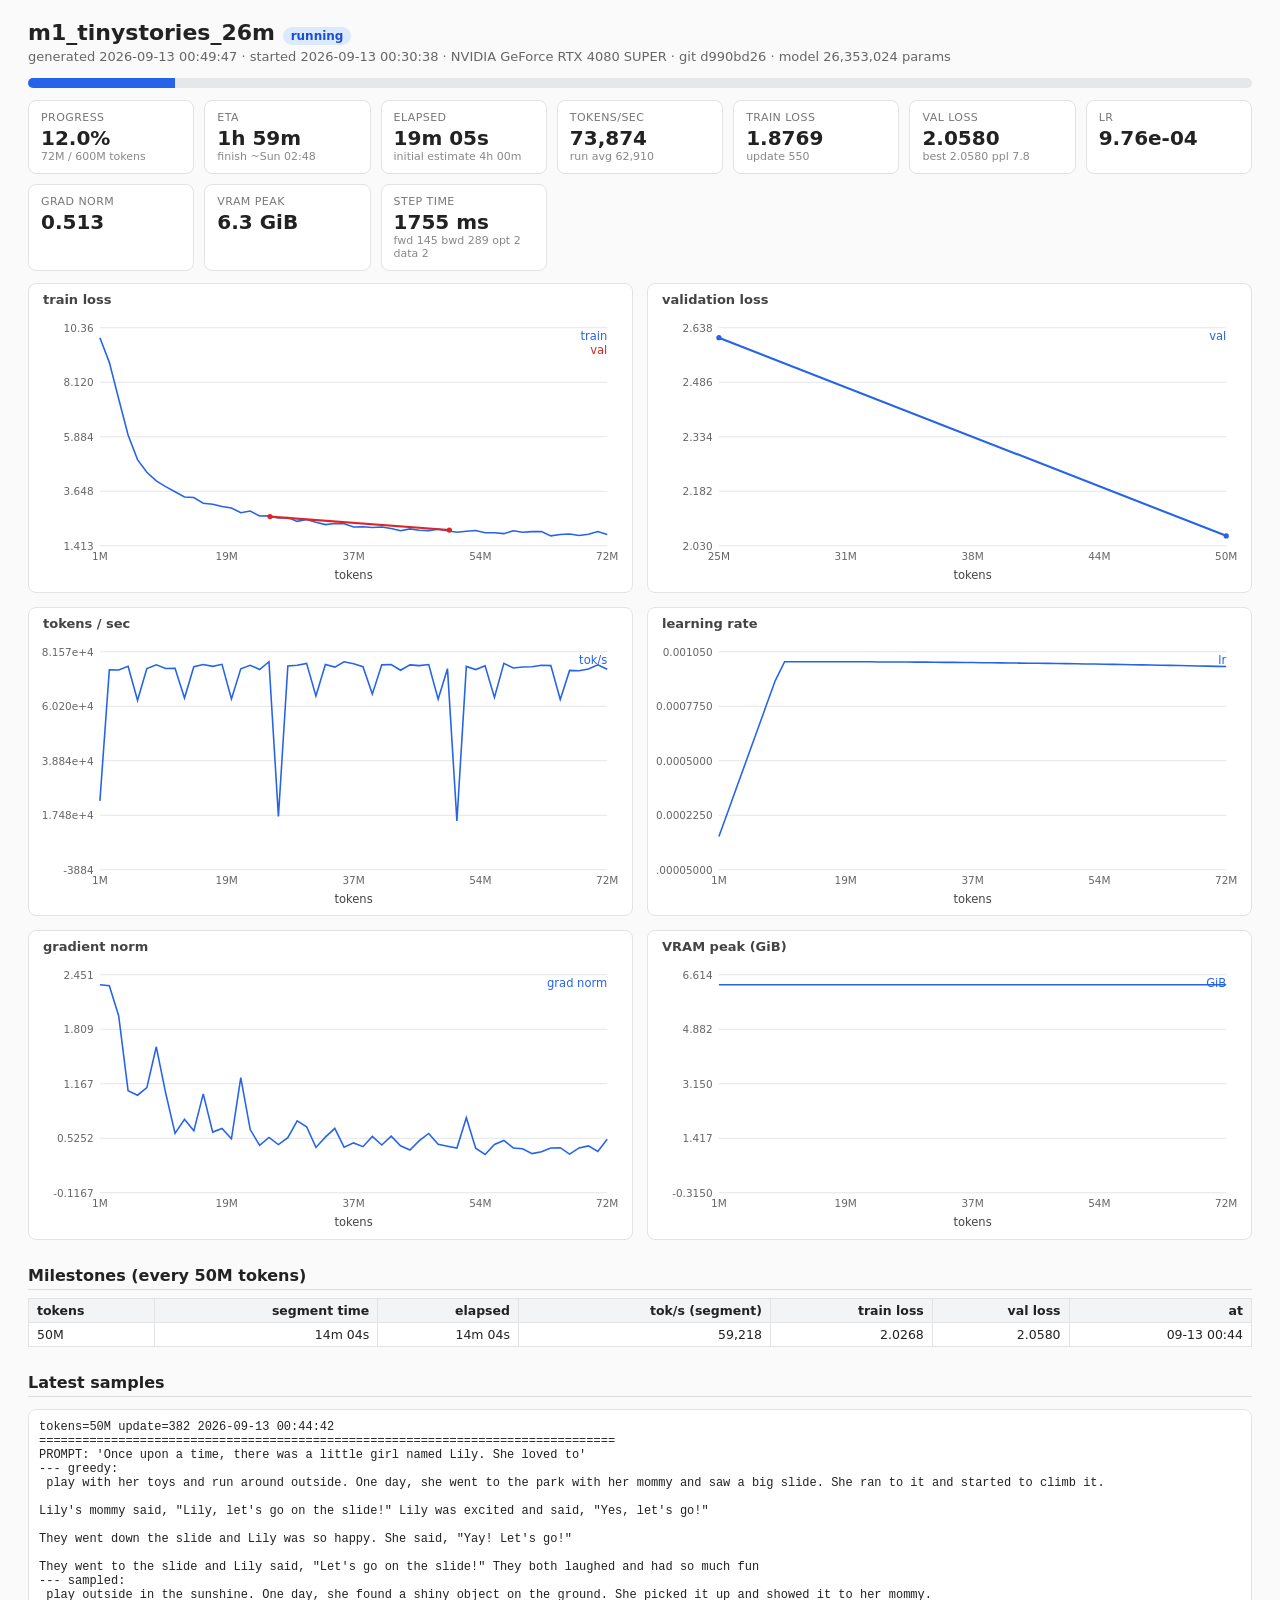
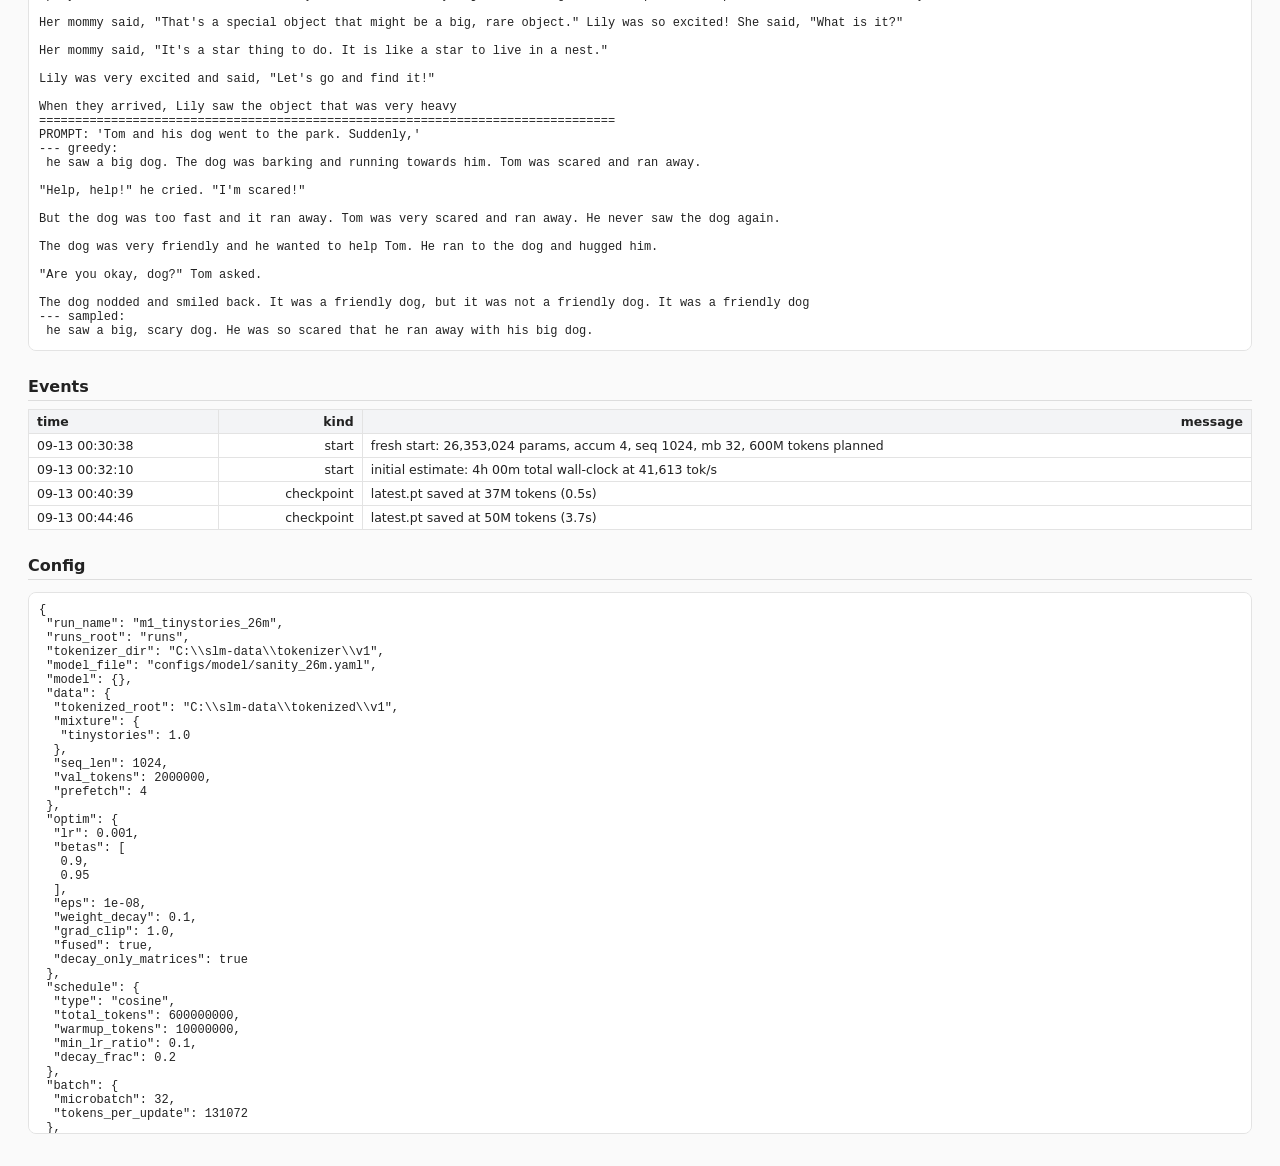
==== commit 9c3f1642: "Reasoning SFT data: MetaMathQA CoT conversion, synthetic correct-by-construction traces, long-contex" ====
--- a/runs/m1_tinystories_26m/report.html
+++ b/runs/m1_tinystories_26m/report.html
@@ -17,9 +17,9 @@
 .running{background:#dbeafe;color:#1d4ed8}.finished{background:#dcfce7;color:#15803d}.stopped{background:#fee2e2;color:#b91c1c}.stale{background:#fef3c7;color:#b45309}
 </style></head><body>
 <h1>m1_tinystories_26m <span class="status running">running</span></h1>
-<div class="sub">generated 2026-09-13 00:44:46 · started 2026-09-13 00:30:38 · NVIDIA GeForce RTX 4080 SUPER · git d990bd26 · model 26,353,024 params</div>
-<div class="bar"><div style="width:8.30%"></div></div>
-<div class="tiles"><div class="tile"><div class="k">progress</div><div class="v">8.3%</div><div class="s">50M / 600M tokens</div></div><div class="tile"><div class="k">ETA</div><div class="v">2h 05m</div><div class="s">finish ~Sun 02:50</div></div><div class="tile"><div class="k">elapsed</div><div class="v">14m 08s</div><div class="s">initial estimate 4h 00m</div></div><div class="tile"><div class="k">tokens/sec</div><div class="v">73,086</div><div class="s">run avg 58,734</div></div><div class="tile"><div class="k">train loss</div><div class="v">2.0268</div><div class="s">update 380</div></div><div class="tile"><div class="k">val loss</div><div class="v">2.0580</div><div class="s">best 2.0580  ppl 7.8</div></div><div class="tile"><div class="k">lr</div><div class="v">9.90e-04</div><div class="s"></div></div><div class="tile"><div class="k">grad norm</div><div class="v">0.432</div><div class="s"></div></div><div class="tile"><div class="k">VRAM peak</div><div class="v">6.3 GiB</div><div class="s"></div></div><div class="tile"><div class="k">step time</div><div class="v">1748 ms</div><div class="s">fwd 1260 bwd 2520 opt 2 data 2</div></div></div>
+<div class="sub">generated 2026-09-13 00:49:47 · started 2026-09-13 00:30:38 · NVIDIA GeForce RTX 4080 SUPER · git d990bd26 · model 26,353,024 params</div>
+<div class="bar"><div style="width:12.01%"></div></div>
+<div class="tiles"><div class="tile"><div class="k">progress</div><div class="v">12.0%</div><div class="s">72M / 600M tokens</div></div><div class="tile"><div class="k">ETA</div><div class="v">1h 59m</div><div class="s">finish ~Sun 02:48</div></div><div class="tile"><div class="k">elapsed</div><div class="v">19m 05s</div><div class="s">initial estimate 4h 00m</div></div><div class="tile"><div class="k">tokens/sec</div><div class="v">73,874</div><div class="s">run avg 62,910</div></div><div class="tile"><div class="k">train loss</div><div class="v">1.8769</div><div class="s">update 550</div></div><div class="tile"><div class="k">val loss</div><div class="v">2.0580</div><div class="s">best 2.0580  ppl 7.8</div></div><div class="tile"><div class="k">lr</div><div class="v">9.76e-04</div><div class="s"></div></div><div class="tile"><div class="k">grad norm</div><div class="v">0.513</div><div class="s"></div></div><div class="tile"><div class="k">VRAM peak</div><div class="v">6.3 GiB</div><div class="s"></div></div><div class="tile"><div class="k">step time</div><div class="v">1755 ms</div><div class="s">fwd 145 bwd 289 opt 2 data 2</div></div></div>
 <div class="charts">
 <div class="chart"><h3>train loss</h3><svg id="c_loss"></svg></div>
 <div class="chart"><h3>validation loss</h3><svg id="c_val"></svg></div>
@@ -226,7 +226,7 @@
 }
 const fmtTok=x=>x>=1e9?(x/1e9).toFixed(2)+'B':x>=1e6?(x/1e6).toFixed(0)+'M':(x/1e3).toFixed(0)+'K';
 
-const D={"loss": [[1310720, 9.948636054992676], [2621440, 8.938405990600586], [3932160, 7.446722507476807], [5242880, 5.956034183502197], [6553600, 4.944737434387207], [7864320, 4.4310736656188965], [9175040, 4.073504447937012], [10485760, 3.8405983448028564], [11796480, 3.6309680938720703], [13107200, 3.4126954078674316], [14417920, 3.3917794227600098], [15728640, 3.1578052043914795], [17039360, 3.120109796524048], [18350080, 3.018710136413574], [19660800, 2.9636390209198], [20971520, 2.7655727863311768], [22282240, 2.8360941410064697], [23592960, 2.6324095726013184], [24903680, 2.6434226036071777], [26214400, 2.5524139404296875], [27525120, 2.5703139305114746], [28835840, 2.413841724395752], [30146560, 2.4892449378967285], [31457280, 2.3774280548095703], [32768000, 2.279294967651367], [34078720, 2.3252665996551514], [35389440, 2.318673610687256], [36700160, 2.1885180473327637], [38010880, 2.19330096244812], [39321600, 2.161318063735962], [40632320, 2.188830614089966], [41943040, 2.122333288192749], [43253760, 2.0287716388702393], [44564480, 2.1035027503967285], [45875200, 2.052114963531494], [47185920, 2.036273241043091], [48496640, 2.0872726440429688], [49807360, 2.026789426803589]], "val": [[25034752, 2.61007022857666], [50069504, 2.057971954345703]], "lr": [[1310720, 0.0001179649], [2621440, 0.0002490369], [3932160, 0.00038010889999999997], [5242880, 0.0005111809000000001], [6553600, 0.0006422529], [7864320, 0.0007733249], [9175040, 0.0009043969000000001], [10485760, 0.0009999991974518425], [11796480, 0.0009999823063803514], [13107200, 0.0009999434968886304], [14417920, 0.0009998827708670715], [15728640, 0.0009998001312736093], [17039360, 0.0009996955821335784], [18350080, 0.0009995691285395174], [19660800, 0.000999420776650919], [20971520, 0.0009992505336939319], [22282240, 0.0009990584079610084], [23592960, 0.0009988444088104998], [24903680, 0.000998608546666201], [26214400, 0.0009983508330168429], [27525120, 0.0009980712804155325], [28835840, 0.0009977699024791415], [30146560, 0.0009974467138876436], [31457280, 0.0009971017303833983], [32768000, 0.000996734968770385], [34078720, 0.0009963464469133845], [35389440, 0.0009959361837371082], [36700160, 0.0009955041992252766], [38010880, 0.0009950505144196461], [39321600, 0.000994575151418984], [40632320, 0.0009940781333779918], [41943040, 0.0009935594845061776], [43253760, 0.0009930192300666768], [44564480, 0.0009924573963750213], [45875200, 0.0009918740107978585], [47185920, 0.000991269101751617], [48496640, 0.000990642698701124], [49807360, 0.0009899948321581682]], "tps": [[1310720, 23142.031163539934], [2621440, 74517.91605081316], [3932160, 74398.4388399401], [5242880, 75845.96137019443], [6553600, 62555.11293379819], [7864320, 74983.01410770543], [9175040, 76412.88875304519], [10485760, 75024.64342593604], [11796480, 75094.84305132057], [13107200, 63452.845360893516], [14417920, 75678.07476463198], [15728640, 76614.179072458], [17039360, 75856.70830901794], [18350080, 76651.31238319077], [19660800, 63095.09191001279], [20971520, 74849.45532542287], [22282240, 76246.79371760803], [23592960, 74629.93431522074], [24903680, 77681.66148570672], [26214400, 17002.725649221375], [27525120, 75986.21831047111], [28835840, 76304.12063404688], [30146560, 76993.30748448963], [31457280, 64240.49455087447], [32768000, 76555.59126784481], [34078720, 75561.33560240811], [35389440, 77615.14770306417], [36700160, 76850.67810280266], [38010880, 75744.38811843451], [39321600, 64958.96413862365], [40632320, 76439.94989541151], [41943040, 76573.7698727028], [43253760, 74324.34931298732], [44564480, 76419.46474968967], [45875200, 76131.05896082168], [47185920, 76535.99986178419], [48496640, 62944.70307497108], [49807360, 74967.10296781905]], "gn": [[1310720, 2.334362506866455], [2621440, 2.3222525119781494], [3932160, 1.9695959091186523], [5242880, 1.083919882774353], [6553600, 1.033200979232788], [7864320, 1.122808814048767], [9175040, 1.6026240587234497], [10485760, 1.0605698823928833], [11796480, 0.5837476253509521], [13107200, 0.749992847442627], [14417920, 0.6133762001991272], [15728640, 1.0483828783035278], [17039360, 0.5986264944076538], [18350080, 0.6411086916923523], [19660800, 0.5186361074447632], [20971520, 1.2395758628845215], [22282240, 0.6273936033248901], [23592960, 0.4430152177810669], [24903680, 0.5352063775062561], [26214400, 0.45138975977897644], [27525120, 0.5325319170951843], [28835840, 0.7297120094299316], [30146560, 0.6608853340148926], [31457280, 0.4178985059261322], [32768000, 0.5386070609092712], [34078720, 0.6424112319946289], [35389440, 0.41957080364227295], [36700160, 0.4704451858997345], [38010880, 0.42656344175338745], [39321600, 0.5476681590080261], [40632320, 0.44608473777770996], [41943040, 0.5499516129493713], [43253760, 0.43728870153427124], [44564480, 0.38704919815063477], [45875200, 0.49825048446655273], [47185920, 0.581759512424469], [48496640, 0.453109472990036], [49807360, 0.4316195547580719]], "vram": [[1310720, 6.299367427825928], [2621440, 6.299367427825928], [3932160, 6.299367427825928], [5242880, 6.299367427825928], [6553600, 6.299367427825928], [7864320, 6.299367427825928], [9175040, 6.299367427825928], [10485760, 6.299367427825928], [11796480, 6.299367427825928], [13107200, 6.299367427825928], [14417920, 6.299367427825928], [15728640, 6.299367427825928], [17039360, 6.299367427825928], [18350080, 6.299367427825928], [19660800, 6.299367427825928], [20971520, 6.299367427825928], [22282240, 6.299367427825928], [23592960, 6.299367427825928], [24903680, 6.299367427825928], [26214400, 6.299367427825928], [27525120, 6.299367427825928], [28835840, 6.299367427825928], [30146560, 6.299367427825928], [31457280, 6.299367427825928], [32768000, 6.299367427825928], [34078720, 6.299367427825928], [35389440, 6.299367427825928], [36700160, 6.299367427825928], [38010880, 6.299367427825928], [39321600, 6.299367427825928], [40632320, 6.299367427825928], [41943040, 6.299367427825928], [43253760, 6.299367427825928], [44564480, 6.299367427825928], [45875200, 6.299367427825928], [47185920, 6.299367427825928], [48496640, 6.299367427825928], [49807360, 6.299367427825928]]};
+const D={"loss": [[1310720, 9.948636054992676], [2621440, 8.938405990600586], [3932160, 7.446722507476807], [5242880, 5.956034183502197], [6553600, 4.944737434387207], [7864320, 4.4310736656188965], [9175040, 4.073504447937012], [10485760, 3.8405983448028564], [11796480, 3.6309680938720703], [13107200, 3.4126954078674316], [14417920, 3.3917794227600098], [15728640, 3.1578052043914795], [17039360, 3.120109796524048], [18350080, 3.018710136413574], [19660800, 2.9636390209198], [20971520, 2.7655727863311768], [22282240, 2.8360941410064697], [23592960, 2.6324095726013184], [24903680, 2.6434226036071777], [26214400, 2.5524139404296875], [27525120, 2.5703139305114746], [28835840, 2.413841724395752], [30146560, 2.4892449378967285], [31457280, 2.3774280548095703], [32768000, 2.279294967651367], [34078720, 2.3252665996551514], [35389440, 2.318673610687256], [36700160, 2.1885180473327637], [38010880, 2.19330096244812], [39321600, 2.161318063735962], [40632320, 2.188830614089966], [41943040, 2.122333288192749], [43253760, 2.0287716388702393], [44564480, 2.1035027503967285], [45875200, 2.052114963531494], [47185920, 2.036273241043091], [48496640, 2.0872726440429688], [49807360, 2.026789426803589], [51118080, 1.9663467407226562], [52428800, 2.006812572479248], [53739520, 2.0402140617370605], [55050240, 1.9496631622314453], [56360960, 1.9509239196777344], [57671680, 1.912266492843628], [58982400, 2.032221555709839], [60293120, 1.967402458190918], [61603840, 1.9920167922973633], [62914560, 2.0028188228607178], [64225280, 1.819392204284668], [65536000, 1.872335433959961], [66846720, 1.8959896564483643], [68157440, 1.8321729898452759], [69468160, 1.8850278854370117], [70778880, 1.9956527948379517], [72089600, 1.8769035339355469]], "val": [[25034752, 2.61007022857666], [50069504, 2.057971954345703]], "lr": [[1310720, 0.0001179649], [2621440, 0.0002490369], [3932160, 0.00038010889999999997], [5242880, 0.0005111809000000001], [6553600, 0.0006422529], [7864320, 0.0007733249], [9175040, 0.0009043969000000001], [10485760, 0.0009999991974518425], [11796480, 0.0009999823063803514], [13107200, 0.0009999434968886304], [14417920, 0.0009998827708670715], [15728640, 0.0009998001312736093], [17039360, 0.0009996955821335784], [18350080, 0.0009995691285395174], [19660800, 0.000999420776650919], [20971520, 0.0009992505336939319], [22282240, 0.0009990584079610084], [23592960, 0.0009988444088104998], [24903680, 0.000998608546666201], [26214400, 0.0009983508330168429], [27525120, 0.0009980712804155325], [28835840, 0.0009977699024791415], [30146560, 0.0009974467138876436], [31457280, 0.0009971017303833983], [32768000, 0.000996734968770385], [34078720, 0.0009963464469133845], [35389440, 0.0009959361837371082], [36700160, 0.0009955041992252766], [38010880, 0.0009950505144196461], [39321600, 0.000994575151418984], [40632320, 0.0009940781333779918], [41943040, 0.0009935594845061776], [43253760, 0.0009930192300666768], [44564480, 0.0009924573963750213], [45875200, 0.0009918740107978585], [47185920, 0.000991269101751617], [48496640, 0.000990642698701124], [49807360, 0.0009899948321581682], [51118080, 0.0009893255336800152], [52428800, 0.00098863483586787], [53739520, 0.0009879227723652887], [55050240, 0.0009871893778565393], [56360960, 0.0009864346880649132], [57671680, 0.0009856587397509848], [58982400, 0.0009848615707108207], [60293120, 0.0009840432197741388], [61603840, 0.0009832037268024168], [62914560, 0.000982343132686951], [64225280, 0.000981461479346864], [65536000, 0.0009805588097270628], [66846720, 0.0009796351677961476], [68157440, 0.0009786905985442696], [69468160, 0.0009777251479809396], [70778880, 0.0009767388631327868], [72089600, 0.0009757317920412689]], "tps": [[1310720, 23142.031163539934], [2621440, 74517.91605081316], [3932160, 74398.4388399401], [5242880, 75845.96137019443], [6553600, 62555.11293379819], [7864320, 74983.01410770543], [9175040, 76412.88875304519], [10485760, 75024.64342593604], [11796480, 75094.84305132057], [13107200, 63452.845360893516], [14417920, 75678.07476463198], [15728640, 76614.179072458], [17039360, 75856.70830901794], [18350080, 76651.31238319077], [19660800, 63095.09191001279], [20971520, 74849.45532542287], [22282240, 76246.79371760803], [23592960, 74629.93431522074], [24903680, 77681.66148570672], [26214400, 17002.725649221375], [27525120, 75986.21831047111], [28835840, 76304.12063404688], [30146560, 76993.30748448963], [31457280, 64240.49455087447], [32768000, 76555.59126784481], [34078720, 75561.33560240811], [35389440, 77615.14770306417], [36700160, 76850.67810280266], [38010880, 75744.38811843451], [39321600, 64958.96413862365], [40632320, 76439.94989541151], [41943040, 76573.7698727028], [43253760, 74324.34931298732], [44564480, 76419.46474968967], [45875200, 76131.05896082168], [47185920, 76535.99986178419], [48496640, 62944.70307497108], [49807360, 74967.10296781905], [51118080, 15278.162495278202], [52428800, 75819.4278347905], [53739520, 74597.61392309066], [55050240, 76102.79064258565], [56360960, 63655.436884266805], [57671680, 76985.25888100817], [58982400, 75218.27865812447], [60293120, 75585.1935441702], [61603840, 75683.91639936312], [62914560, 76255.91559852875], [64225280, 76155.15149527101], [65536000, 62820.88105471047], [66846720, 74249.29307425045], [68157440, 74141.66023883139], [69468160, 74802.63455535212], [70778880, 76477.16873400456], [72089600, 74704.97572790006]], "gn": [[1310720, 2.334362506866455], [2621440, 2.3222525119781494], [3932160, 1.9695959091186523], [5242880, 1.083919882774353], [6553600, 1.033200979232788], [7864320, 1.122808814048767], [9175040, 1.6026240587234497], [10485760, 1.0605698823928833], [11796480, 0.5837476253509521], [13107200, 0.749992847442627], [14417920, 0.6133762001991272], [15728640, 1.0483828783035278], [17039360, 0.5986264944076538], [18350080, 0.6411086916923523], [19660800, 0.5186361074447632], [20971520, 1.2395758628845215], [22282240, 0.6273936033248901], [23592960, 0.4430152177810669], [24903680, 0.5352063775062561], [26214400, 0.45138975977897644], [27525120, 0.5325319170951843], [28835840, 0.7297120094299316], [30146560, 0.6608853340148926], [31457280, 0.4178985059261322], [32768000, 0.5386070609092712], [34078720, 0.6424112319946289], [35389440, 0.41957080364227295], [36700160, 0.4704451858997345], [38010880, 0.42656344175338745], [39321600, 0.5476681590080261], [40632320, 0.44608473777770996], [41943040, 0.5499516129493713], [43253760, 0.43728870153427124], [44564480, 0.38704919815063477], [45875200, 0.49825048446655273], [47185920, 0.581759512424469], [48496640, 0.453109472990036], [49807360, 0.4316195547580719], [51118080, 0.41059941053390503], [52428800, 0.7670707106590271], [53739520, 0.4084472358226776], [55050240, 0.33455297350883484], [56360960, 0.4522261321544647], [57671680, 0.4994558095932007], [58982400, 0.41158249974250793], [60293120, 0.4023057520389557], [61603840, 0.3444734215736389], [62914560, 0.36575183272361755], [64225280, 0.4118799865245819], [65536000, 0.4144793748855591], [66846720, 0.33857861161231995], [68157440, 0.41177281737327576], [69468160, 0.4346347153186798], [70778880, 0.3696421980857849], [72089600, 0.5125105381011963]], "vram": [[1310720, 6.299367427825928], [2621440, 6.299367427825928], [3932160, 6.299367427825928], [5242880, 6.299367427825928], [6553600, 6.299367427825928], [7864320, 6.299367427825928], [9175040, 6.299367427825928], [10485760, 6.299367427825928], [11796480, 6.299367427825928], [13107200, 6.299367427825928], [14417920, 6.299367427825928], [15728640, 6.299367427825928], [17039360, 6.299367427825928], [18350080, 6.299367427825928], [19660800, 6.299367427825928], [20971520, 6.299367427825928], [22282240, 6.299367427825928], [23592960, 6.299367427825928], [24903680, 6.299367427825928], [26214400, 6.299367427825928], [27525120, 6.299367427825928], [28835840, 6.299367427825928], [30146560, 6.299367427825928], [31457280, 6.299367427825928], [32768000, 6.299367427825928], [34078720, 6.299367427825928], [35389440, 6.299367427825928], [36700160, 6.299367427825928], [38010880, 6.299367427825928], [39321600, 6.299367427825928], [40632320, 6.299367427825928], [41943040, 6.299367427825928], [43253760, 6.299367427825928], [44564480, 6.299367427825928], [45875200, 6.299367427825928], [47185920, 6.299367427825928], [48496640, 6.299367427825928], [49807360, 6.299367427825928], [51118080, 6.299367427825928], [52428800, 6.299367427825928], [53739520, 6.299367427825928], [55050240, 6.299367427825928], [56360960, 6.299367427825928], [57671680, 6.299367427825928], [58982400, 6.299367427825928], [60293120, 6.299367427825928], [61603840, 6.299367427825928], [62914560, 6.299367427825928], [64225280, 6.299367427825928], [65536000, 6.299367427825928], [66846720, 6.299367427825928], [68157440, 6.299367427825928], [69468160, 6.299367427825928], [70778880, 6.299367427825928], [72089600, 6.299367427825928]]};
 chart('c_loss',[{name:'train',pts:D.loss},{name:'val',pts:D.val,dots:true,w:2}],{xfmt:fmtTok,xlabel:'tokens'});
 chart('c_val',[{name:'val',pts:D.val,dots:true,w:2}],{xfmt:fmtTok,xlabel:'tokens'});
 chart('c_tps',[{name:'tok/s',pts:D.tps}],{xfmt:fmtTok,xlabel:'tokens',ymin:0});
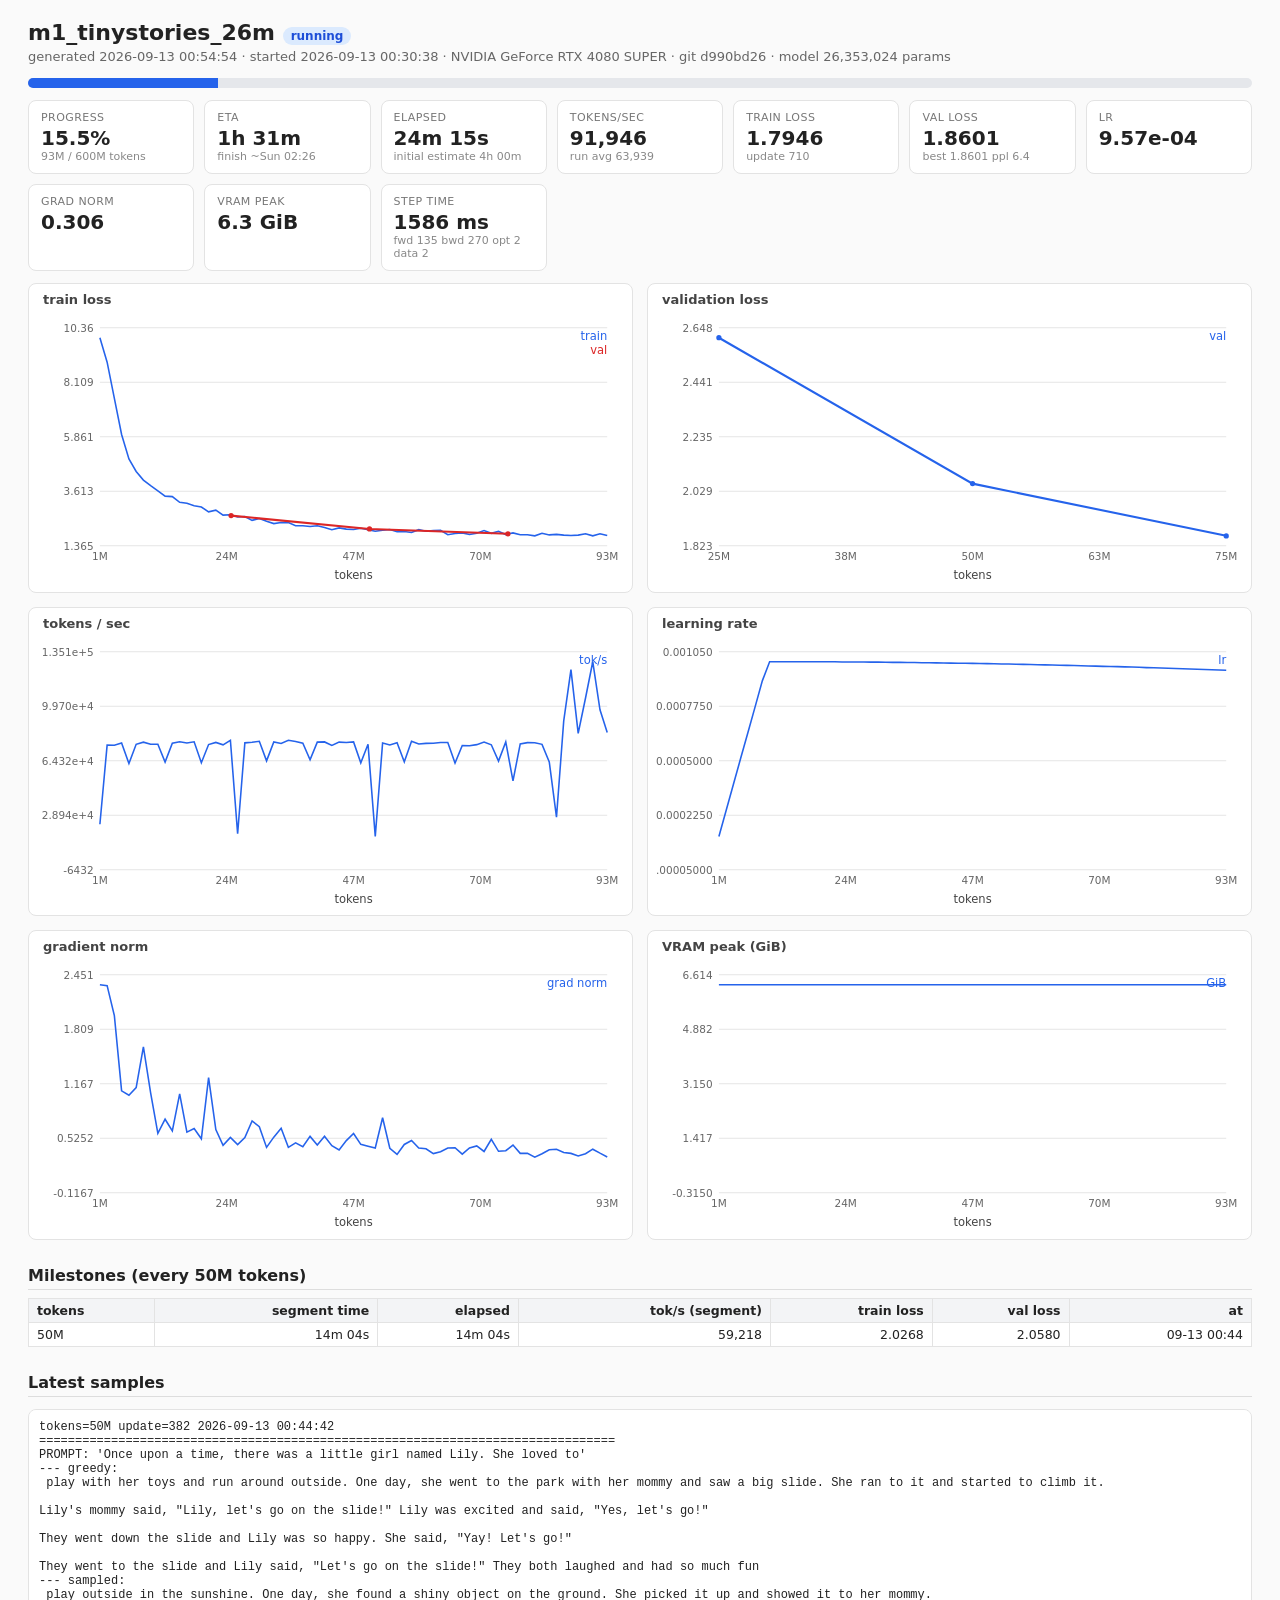
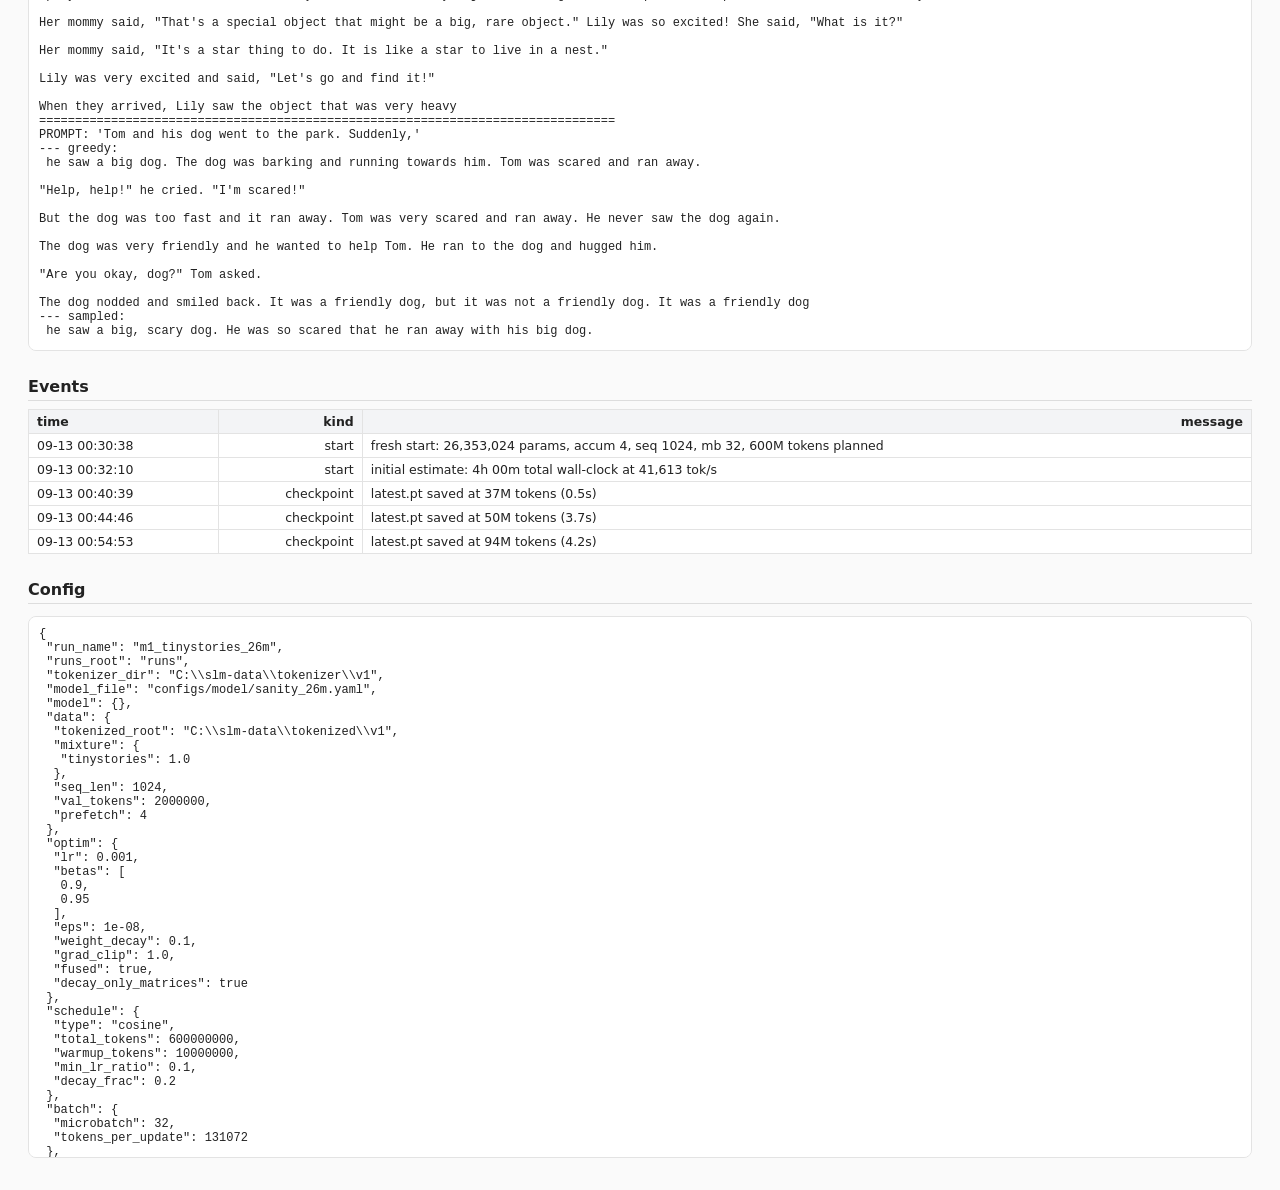
==== commit 154304a6: "Fix: use efficient/math SDPA for KV-cache decoding (cuDNN re-plans per KV length); decode context fo" ====
--- a/runs/m1_tinystories_26m/report.html
+++ b/runs/m1_tinystories_26m/report.html
@@ -17,9 +17,9 @@
 .running{background:#dbeafe;color:#1d4ed8}.finished{background:#dcfce7;color:#15803d}.stopped{background:#fee2e2;color:#b91c1c}.stale{background:#fef3c7;color:#b45309}
 </style></head><body>
 <h1>m1_tinystories_26m <span class="status running">running</span></h1>
-<div class="sub">generated 2026-09-13 00:49:47 · started 2026-09-13 00:30:38 · NVIDIA GeForce RTX 4080 SUPER · git d990bd26 · model 26,353,024 params</div>
-<div class="bar"><div style="width:12.01%"></div></div>
-<div class="tiles"><div class="tile"><div class="k">progress</div><div class="v">12.0%</div><div class="s">72M / 600M tokens</div></div><div class="tile"><div class="k">ETA</div><div class="v">1h 59m</div><div class="s">finish ~Sun 02:48</div></div><div class="tile"><div class="k">elapsed</div><div class="v">19m 05s</div><div class="s">initial estimate 4h 00m</div></div><div class="tile"><div class="k">tokens/sec</div><div class="v">73,874</div><div class="s">run avg 62,910</div></div><div class="tile"><div class="k">train loss</div><div class="v">1.8769</div><div class="s">update 550</div></div><div class="tile"><div class="k">val loss</div><div class="v">2.0580</div><div class="s">best 2.0580  ppl 7.8</div></div><div class="tile"><div class="k">lr</div><div class="v">9.76e-04</div><div class="s"></div></div><div class="tile"><div class="k">grad norm</div><div class="v">0.513</div><div class="s"></div></div><div class="tile"><div class="k">VRAM peak</div><div class="v">6.3 GiB</div><div class="s"></div></div><div class="tile"><div class="k">step time</div><div class="v">1755 ms</div><div class="s">fwd 145 bwd 289 opt 2 data 2</div></div></div>
+<div class="sub">generated 2026-09-13 00:54:54 · started 2026-09-13 00:30:38 · NVIDIA GeForce RTX 4080 SUPER · git d990bd26 · model 26,353,024 params</div>
+<div class="bar"><div style="width:15.51%"></div></div>
+<div class="tiles"><div class="tile"><div class="k">progress</div><div class="v">15.5%</div><div class="s">93M / 600M tokens</div></div><div class="tile"><div class="k">ETA</div><div class="v">1h 31m</div><div class="s">finish ~Sun 02:26</div></div><div class="tile"><div class="k">elapsed</div><div class="v">24m 15s</div><div class="s">initial estimate 4h 00m</div></div><div class="tile"><div class="k">tokens/sec</div><div class="v">91,946</div><div class="s">run avg 63,939</div></div><div class="tile"><div class="k">train loss</div><div class="v">1.7946</div><div class="s">update 710</div></div><div class="tile"><div class="k">val loss</div><div class="v">1.8601</div><div class="s">best 1.8601  ppl 6.4</div></div><div class="tile"><div class="k">lr</div><div class="v">9.57e-04</div><div class="s"></div></div><div class="tile"><div class="k">grad norm</div><div class="v">0.306</div><div class="s"></div></div><div class="tile"><div class="k">VRAM peak</div><div class="v">6.3 GiB</div><div class="s"></div></div><div class="tile"><div class="k">step time</div><div class="v">1586 ms</div><div class="s">fwd 135 bwd 270 opt 2 data 2</div></div></div>
 <div class="charts">
 <div class="chart"><h3>train loss</h3><svg id="c_loss"></svg></div>
 <div class="chart"><h3>validation loss</h3><svg id="c_val"></svg></div>
@@ -126,7 +126,7 @@
 
 &quot;Be careful, Jen. Don&#x27;t touch it,&quot; Tim said.
 </pre>
-<h2>Events</h2><table><tr><th>time</th><th>kind</th><th>message</th></tr><tr><td>09-13 00:30:38</td><td>start</td><td style='text-align:left'>fresh start: 26,353,024 params, accum 4, seq 1024, mb 32, 600M tokens planned</td></tr><tr><td>09-13 00:32:10</td><td>start</td><td style='text-align:left'>initial estimate: 4h 00m total wall-clock at 41,613 tok/s</td></tr><tr><td>09-13 00:40:39</td><td>checkpoint</td><td style='text-align:left'>latest.pt saved at 37M tokens (0.5s)</td></tr><tr><td>09-13 00:44:46</td><td>checkpoint</td><td style='text-align:left'>latest.pt saved at 50M tokens (3.7s)</td></tr></table>
+<h2>Events</h2><table><tr><th>time</th><th>kind</th><th>message</th></tr><tr><td>09-13 00:30:38</td><td>start</td><td style='text-align:left'>fresh start: 26,353,024 params, accum 4, seq 1024, mb 32, 600M tokens planned</td></tr><tr><td>09-13 00:32:10</td><td>start</td><td style='text-align:left'>initial estimate: 4h 00m total wall-clock at 41,613 tok/s</td></tr><tr><td>09-13 00:40:39</td><td>checkpoint</td><td style='text-align:left'>latest.pt saved at 37M tokens (0.5s)</td></tr><tr><td>09-13 00:44:46</td><td>checkpoint</td><td style='text-align:left'>latest.pt saved at 50M tokens (3.7s)</td></tr><tr><td>09-13 00:54:53</td><td>checkpoint</td><td style='text-align:left'>latest.pt saved at 94M tokens (4.2s)</td></tr></table>
 <h2>Config</h2><pre>{
  &quot;run_name&quot;: &quot;m1_tinystories_26m&quot;,
  &quot;runs_root&quot;: &quot;runs&quot;,
@@ -226,7 +226,7 @@
 }
 const fmtTok=x=>x>=1e9?(x/1e9).toFixed(2)+'B':x>=1e6?(x/1e6).toFixed(0)+'M':(x/1e3).toFixed(0)+'K';
 
-const D={"loss": [[1310720, 9.948636054992676], [2621440, 8.938405990600586], [3932160, 7.446722507476807], [5242880, 5.956034183502197], [6553600, 4.944737434387207], [7864320, 4.4310736656188965], [9175040, 4.073504447937012], [10485760, 3.8405983448028564], [11796480, 3.6309680938720703], [13107200, 3.4126954078674316], [14417920, 3.3917794227600098], [15728640, 3.1578052043914795], [17039360, 3.120109796524048], [18350080, 3.018710136413574], [19660800, 2.9636390209198], [20971520, 2.7655727863311768], [22282240, 2.8360941410064697], [23592960, 2.6324095726013184], [24903680, 2.6434226036071777], [26214400, 2.5524139404296875], [27525120, 2.5703139305114746], [28835840, 2.413841724395752], [30146560, 2.4892449378967285], [31457280, 2.3774280548095703], [32768000, 2.279294967651367], [34078720, 2.3252665996551514], [35389440, 2.318673610687256], [36700160, 2.1885180473327637], [38010880, 2.19330096244812], [39321600, 2.161318063735962], [40632320, 2.188830614089966], [41943040, 2.122333288192749], [43253760, 2.0287716388702393], [44564480, 2.1035027503967285], [45875200, 2.052114963531494], [47185920, 2.036273241043091], [48496640, 2.0872726440429688], [49807360, 2.026789426803589], [51118080, 1.9663467407226562], [52428800, 2.006812572479248], [53739520, 2.0402140617370605], [55050240, 1.9496631622314453], [56360960, 1.9509239196777344], [57671680, 1.912266492843628], [58982400, 2.032221555709839], [60293120, 1.967402458190918], [61603840, 1.9920167922973633], [62914560, 2.0028188228607178], [64225280, 1.819392204284668], [65536000, 1.872335433959961], [66846720, 1.8959896564483643], [68157440, 1.8321729898452759], [69468160, 1.8850278854370117], [70778880, 1.9956527948379517], [72089600, 1.8769035339355469]], "val": [[25034752, 2.61007022857666], [50069504, 2.057971954345703]], "lr": [[1310720, 0.0001179649], [2621440, 0.0002490369], [3932160, 0.00038010889999999997], [5242880, 0.0005111809000000001], [6553600, 0.0006422529], [7864320, 0.0007733249], [9175040, 0.0009043969000000001], [10485760, 0.0009999991974518425], [11796480, 0.0009999823063803514], [13107200, 0.0009999434968886304], [14417920, 0.0009998827708670715], [15728640, 0.0009998001312736093], [17039360, 0.0009996955821335784], [18350080, 0.0009995691285395174], [19660800, 0.000999420776650919], [20971520, 0.0009992505336939319], [22282240, 0.0009990584079610084], [23592960, 0.0009988444088104998], [24903680, 0.000998608546666201], [26214400, 0.0009983508330168429], [27525120, 0.0009980712804155325], [28835840, 0.0009977699024791415], [30146560, 0.0009974467138876436], [31457280, 0.0009971017303833983], [32768000, 0.000996734968770385], [34078720, 0.0009963464469133845], [35389440, 0.0009959361837371082], [36700160, 0.0009955041992252766], [38010880, 0.0009950505144196461], [39321600, 0.000994575151418984], [40632320, 0.0009940781333779918], [41943040, 0.0009935594845061776], [43253760, 0.0009930192300666768], [44564480, 0.0009924573963750213], [45875200, 0.0009918740107978585], [47185920, 0.000991269101751617], [48496640, 0.000990642698701124], [49807360, 0.0009899948321581682], [51118080, 0.0009893255336800152], [52428800, 0.00098863483586787], [53739520, 0.0009879227723652887], [55050240, 0.0009871893778565393], [56360960, 0.0009864346880649132], [57671680, 0.0009856587397509848], [58982400, 0.0009848615707108207], [60293120, 0.0009840432197741388], [61603840, 0.0009832037268024168], [62914560, 0.000982343132686951], [64225280, 0.000981461479346864], [65536000, 0.0009805588097270628], [66846720, 0.0009796351677961476], [68157440, 0.0009786905985442696], [69468160, 0.0009777251479809396], [70778880, 0.0009767388631327868], [72089600, 0.0009757317920412689]], "tps": [[1310720, 23142.031163539934], [2621440, 74517.91605081316], [3932160, 74398.4388399401], [5242880, 75845.96137019443], [6553600, 62555.11293379819], [7864320, 74983.01410770543], [9175040, 76412.88875304519], [10485760, 75024.64342593604], [11796480, 75094.84305132057], [13107200, 63452.845360893516], [14417920, 75678.07476463198], [15728640, 76614.179072458], [17039360, 75856.70830901794], [18350080, 76651.31238319077], [19660800, 63095.09191001279], [20971520, 74849.45532542287], [22282240, 76246.79371760803], [23592960, 74629.93431522074], [24903680, 77681.66148570672], [26214400, 17002.725649221375], [27525120, 75986.21831047111], [28835840, 76304.12063404688], [30146560, 76993.30748448963], [31457280, 64240.49455087447], [32768000, 76555.59126784481], [34078720, 75561.33560240811], [35389440, 77615.14770306417], [36700160, 76850.67810280266], [38010880, 75744.38811843451], [39321600, 64958.96413862365], [40632320, 76439.94989541151], [41943040, 76573.7698727028], [43253760, 74324.34931298732], [44564480, 76419.46474968967], [45875200, 76131.05896082168], [47185920, 76535.99986178419], [48496640, 62944.70307497108], [49807360, 74967.10296781905], [51118080, 15278.162495278202], [52428800, 75819.4278347905], [53739520, 74597.61392309066], [55050240, 76102.79064258565], [56360960, 63655.436884266805], [57671680, 76985.25888100817], [58982400, 75218.27865812447], [60293120, 75585.1935441702], [61603840, 75683.91639936312], [62914560, 76255.91559852875], [64225280, 76155.15149527101], [65536000, 62820.88105471047], [66846720, 74249.29307425045], [68157440, 74141.66023883139], [69468160, 74802.63455535212], [70778880, 76477.16873400456], [72089600, 74704.97572790006]], "gn": [[1310720, 2.334362506866455], [2621440, 2.3222525119781494], [3932160, 1.9695959091186523], [5242880, 1.083919882774353], [6553600, 1.033200979232788], [7864320, 1.122808814048767], [9175040, 1.6026240587234497], [10485760, 1.0605698823928833], [11796480, 0.5837476253509521], [13107200, 0.749992847442627], [14417920, 0.6133762001991272], [15728640, 1.0483828783035278], [17039360, 0.5986264944076538], [18350080, 0.6411086916923523], [19660800, 0.5186361074447632], [20971520, 1.2395758628845215], [22282240, 0.6273936033248901], [23592960, 0.4430152177810669], [24903680, 0.5352063775062561], [26214400, 0.45138975977897644], [27525120, 0.5325319170951843], [28835840, 0.7297120094299316], [30146560, 0.6608853340148926], [31457280, 0.4178985059261322], [32768000, 0.5386070609092712], [34078720, 0.6424112319946289], [35389440, 0.41957080364227295], [36700160, 0.4704451858997345], [38010880, 0.42656344175338745], [39321600, 0.5476681590080261], [40632320, 0.44608473777770996], [41943040, 0.5499516129493713], [43253760, 0.43728870153427124], [44564480, 0.38704919815063477], [45875200, 0.49825048446655273], [47185920, 0.581759512424469], [48496640, 0.453109472990036], [49807360, 0.4316195547580719], [51118080, 0.41059941053390503], [52428800, 0.7670707106590271], [53739520, 0.4084472358226776], [55050240, 0.33455297350883484], [56360960, 0.4522261321544647], [57671680, 0.4994558095932007], [58982400, 0.41158249974250793], [60293120, 0.4023057520389557], [61603840, 0.3444734215736389], [62914560, 0.36575183272361755], [64225280, 0.4118799865245819], [65536000, 0.4144793748855591], [66846720, 0.33857861161231995], [68157440, 0.41177281737327576], [69468160, 0.4346347153186798], [70778880, 0.3696421980857849], [72089600, 0.5125105381011963]], "vram": [[1310720, 6.299367427825928], [2621440, 6.299367427825928], [3932160, 6.299367427825928], [5242880, 6.299367427825928], [6553600, 6.299367427825928], [7864320, 6.299367427825928], [9175040, 6.299367427825928], [10485760, 6.299367427825928], [11796480, 6.299367427825928], [13107200, 6.299367427825928], [14417920, 6.299367427825928], [15728640, 6.299367427825928], [17039360, 6.299367427825928], [18350080, 6.299367427825928], [19660800, 6.299367427825928], [20971520, 6.299367427825928], [22282240, 6.299367427825928], [23592960, 6.299367427825928], [24903680, 6.299367427825928], [26214400, 6.299367427825928], [27525120, 6.299367427825928], [28835840, 6.299367427825928], [30146560, 6.299367427825928], [31457280, 6.299367427825928], [32768000, 6.299367427825928], [34078720, 6.299367427825928], [35389440, 6.299367427825928], [36700160, 6.299367427825928], [38010880, 6.299367427825928], [39321600, 6.299367427825928], [40632320, 6.299367427825928], [41943040, 6.299367427825928], [43253760, 6.299367427825928], [44564480, 6.299367427825928], [45875200, 6.299367427825928], [47185920, 6.299367427825928], [48496640, 6.299367427825928], [49807360, 6.299367427825928], [51118080, 6.299367427825928], [52428800, 6.299367427825928], [53739520, 6.299367427825928], [55050240, 6.299367427825928], [56360960, 6.299367427825928], [57671680, 6.299367427825928], [58982400, 6.299367427825928], [60293120, 6.299367427825928], [61603840, 6.299367427825928], [62914560, 6.299367427825928], [64225280, 6.299367427825928], [65536000, 6.299367427825928], [66846720, 6.299367427825928], [68157440, 6.299367427825928], [69468160, 6.299367427825928], [70778880, 6.299367427825928], [72089600, 6.299367427825928]]};
+const D={"loss": [[1310720, 9.948636054992676], [2621440, 8.938405990600586], [3932160, 7.446722507476807], [5242880, 5.956034183502197], [6553600, 4.944737434387207], [7864320, 4.4310736656188965], [9175040, 4.073504447937012], [10485760, 3.8405983448028564], [11796480, 3.6309680938720703], [13107200, 3.4126954078674316], [14417920, 3.3917794227600098], [15728640, 3.1578052043914795], [17039360, 3.120109796524048], [18350080, 3.018710136413574], [19660800, 2.9636390209198], [20971520, 2.7655727863311768], [22282240, 2.8360941410064697], [23592960, 2.6324095726013184], [24903680, 2.6434226036071777], [26214400, 2.5524139404296875], [27525120, 2.5703139305114746], [28835840, 2.413841724395752], [30146560, 2.4892449378967285], [31457280, 2.3774280548095703], [32768000, 2.279294967651367], [34078720, 2.3252665996551514], [35389440, 2.318673610687256], [36700160, 2.1885180473327637], [38010880, 2.19330096244812], [39321600, 2.161318063735962], [40632320, 2.188830614089966], [41943040, 2.122333288192749], [43253760, 2.0287716388702393], [44564480, 2.1035027503967285], [45875200, 2.052114963531494], [47185920, 2.036273241043091], [48496640, 2.0872726440429688], [49807360, 2.026789426803589], [51118080, 1.9663467407226562], [52428800, 2.006812572479248], [53739520, 2.0402140617370605], [55050240, 1.9496631622314453], [56360960, 1.9509239196777344], [57671680, 1.912266492843628], [58982400, 2.032221555709839], [60293120, 1.967402458190918], [61603840, 1.9920167922973633], [62914560, 2.0028188228607178], [64225280, 1.819392204284668], [65536000, 1.872335433959961], [66846720, 1.8959896564483643], [68157440, 1.8321729898452759], [69468160, 1.8850278854370117], [70778880, 1.9956527948379517], [72089600, 1.8769035339355469], [73400320, 1.962542176246643], [74711040, 1.8269588947296143], [76021760, 1.89495849609375], [77332480, 1.8199491500854492], [78643200, 1.8237512111663818], [79953920, 1.7732975482940674], [81264640, 1.884202241897583], [82575360, 1.8128480911254883], [83886080, 1.8373647928237915], [85196800, 1.8037147521972656], [86507520, 1.7887394428253174], [87818240, 1.8040530681610107], [89128960, 1.861688256263733], [90439680, 1.7762129306793213], [91750400, 1.855391263961792], [93061120, 1.7945855855941772]], "val": [[25034752, 2.61007022857666], [50069504, 2.057971954345703], [75104256, 1.860136866569519]], "lr": [[1310720, 0.0001179649], [2621440, 0.0002490369], [3932160, 0.00038010889999999997], [5242880, 0.0005111809000000001], [6553600, 0.0006422529], [7864320, 0.0007733249], [9175040, 0.0009043969000000001], [10485760, 0.0009999991974518425], [11796480, 0.0009999823063803514], [13107200, 0.0009999434968886304], [14417920, 0.0009998827708670715], [15728640, 0.0009998001312736093], [17039360, 0.0009996955821335784], [18350080, 0.0009995691285395174], [19660800, 0.000999420776650919], [20971520, 0.0009992505336939319], [22282240, 0.0009990584079610084], [23592960, 0.0009988444088104998], [24903680, 0.000998608546666201], [26214400, 0.0009983508330168429], [27525120, 0.0009980712804155325], [28835840, 0.0009977699024791415], [30146560, 0.0009974467138876436], [31457280, 0.0009971017303833983], [32768000, 0.000996734968770385], [34078720, 0.0009963464469133845], [35389440, 0.0009959361837371082], [36700160, 0.0009955041992252766], [38010880, 0.0009950505144196461], [39321600, 0.000994575151418984], [40632320, 0.0009940781333779918], [41943040, 0.0009935594845061776], [43253760, 0.0009930192300666768], [44564480, 0.0009924573963750213], [45875200, 0.0009918740107978585], [47185920, 0.000991269101751617], [48496640, 0.000990642698701124], [49807360, 0.0009899948321581682], [51118080, 0.0009893255336800152], [52428800, 0.00098863483586787], [53739520, 0.0009879227723652887], [55050240, 0.0009871893778565393], [56360960, 0.0009864346880649132], [57671680, 0.0009856587397509848], [58982400, 0.0009848615707108207], [60293120, 0.0009840432197741388], [61603840, 0.0009832037268024168], [62914560, 0.000982343132686951], [64225280, 0.000981461479346864], [65536000, 0.0009805588097270628], [66846720, 0.0009796351677961476], [68157440, 0.0009786905985442696], [69468160, 0.0009777251479809396], [70778880, 0.0009767388631327868], [72089600, 0.0009757317920412689], [73400320, 0.0009747039837603307], [74711040, 0.0009736554883540161], [76021760, 0.0009725863568940284], [77332480, 0.0009714966414572434], [78643200, 0.0009703863951231722], [79953920, 0.0009692556719713761], [81264640, 0.0009681045270788324], [82575360, 0.0009669330165172512], [83886080, 0.0009657411973503445], [85196800, 0.000964529127631047], [86507520, 0.0009632968663986876], [87818240, 0.0009620444736761141], [89128960, 0.0009607720104667697], [90439680, 0.0009594795387517211], [91750400, 0.0009581671214866397], [93061120, 0.0009568348225987346]], "tps": [[1310720, 23142.031163539934], [2621440, 74517.91605081316], [3932160, 74398.4388399401], [5242880, 75845.96137019443], [6553600, 62555.11293379819], [7864320, 74983.01410770543], [9175040, 76412.88875304519], [10485760, 75024.64342593604], [11796480, 75094.84305132057], [13107200, 63452.845360893516], [14417920, 75678.07476463198], [15728640, 76614.179072458], [17039360, 75856.70830901794], [18350080, 76651.31238319077], [19660800, 63095.09191001279], [20971520, 74849.45532542287], [22282240, 76246.79371760803], [23592960, 74629.93431522074], [24903680, 77681.66148570672], [26214400, 17002.725649221375], [27525120, 75986.21831047111], [28835840, 76304.12063404688], [30146560, 76993.30748448963], [31457280, 64240.49455087447], [32768000, 76555.59126784481], [34078720, 75561.33560240811], [35389440, 77615.14770306417], [36700160, 76850.67810280266], [38010880, 75744.38811843451], [39321600, 64958.96413862365], [40632320, 76439.94989541151], [41943040, 76573.7698727028], [43253760, 74324.34931298732], [44564480, 76419.46474968967], [45875200, 76131.05896082168], [47185920, 76535.99986178419], [48496640, 62944.70307497108], [49807360, 74967.10296781905], [51118080, 15278.162495278202], [52428800, 75819.4278347905], [53739520, 74597.61392309066], [55050240, 76102.79064258565], [56360960, 63655.436884266805], [57671680, 76985.25888100817], [58982400, 75218.27865812447], [60293120, 75585.1935441702], [61603840, 75683.91639936312], [62914560, 76255.91559852875], [64225280, 76155.15149527101], [65536000, 62820.88105471047], [66846720, 74249.29307425045], [68157440, 74141.66023883139], [69468160, 74802.63455535212], [70778880, 76477.16873400456], [72089600, 74704.97572790006], [73400320, 64091.73613309657], [74711040, 76567.93510127279], [76021760, 51277.366446934786], [77332480, 75252.03434834741], [78643200, 76071.41583548945], [79953920, 76032.6642950996], [81264640, 75030.50032824729], [82575360, 63614.19358160808], [83886080, 27768.578787901195], [85196800, 90142.37423632097], [86507520, 123498.18781113745], [87818240, 82158.60924094422], [89128960, 105091.67536648315], [90439680, 128638.78391245757], [91750400, 97397.13388255346], [93061120, 82653.62212426508]], "gn": [[1310720, 2.334362506866455], [2621440, 2.3222525119781494], [3932160, 1.9695959091186523], [5242880, 1.083919882774353], [6553600, 1.033200979232788], [7864320, 1.122808814048767], [9175040, 1.6026240587234497], [10485760, 1.0605698823928833], [11796480, 0.5837476253509521], [13107200, 0.749992847442627], [14417920, 0.6133762001991272], [15728640, 1.0483828783035278], [17039360, 0.5986264944076538], [18350080, 0.6411086916923523], [19660800, 0.5186361074447632], [20971520, 1.2395758628845215], [22282240, 0.6273936033248901], [23592960, 0.4430152177810669], [24903680, 0.5352063775062561], [26214400, 0.45138975977897644], [27525120, 0.5325319170951843], [28835840, 0.7297120094299316], [30146560, 0.6608853340148926], [31457280, 0.4178985059261322], [32768000, 0.5386070609092712], [34078720, 0.6424112319946289], [35389440, 0.41957080364227295], [36700160, 0.4704451858997345], [38010880, 0.42656344175338745], [39321600, 0.5476681590080261], [40632320, 0.44608473777770996], [41943040, 0.5499516129493713], [43253760, 0.43728870153427124], [44564480, 0.38704919815063477], [45875200, 0.49825048446655273], [47185920, 0.581759512424469], [48496640, 0.453109472990036], [49807360, 0.4316195547580719], [51118080, 0.41059941053390503], [52428800, 0.7670707106590271], [53739520, 0.4084472358226776], [55050240, 0.33455297350883484], [56360960, 0.4522261321544647], [57671680, 0.4994558095932007], [58982400, 0.41158249974250793], [60293120, 0.4023057520389557], [61603840, 0.3444734215736389], [62914560, 0.36575183272361755], [64225280, 0.4118799865245819], [65536000, 0.4144793748855591], [66846720, 0.33857861161231995], [68157440, 0.41177281737327576], [69468160, 0.4346347153186798], [70778880, 0.3696421980857849], [72089600, 0.5125105381011963], [73400320, 0.37195509672164917], [74711040, 0.3790897727012634], [76021760, 0.4454651176929474], [77332480, 0.34798547625541687], [78643200, 0.3480152487754822], [79953920, 0.303268164396286], [81264640, 0.34380054473876953], [82575360, 0.3889336884021759], [83886080, 0.395338773727417], [85196800, 0.3586179316043854], [86507520, 0.34791573882102966], [87818240, 0.31763824820518494], [89128960, 0.3437623679637909], [90439680, 0.39653342962265015], [91750400, 0.34973496198654175], [93061120, 0.3056947588920593]], "vram": [[1310720, 6.299367427825928], [2621440, 6.299367427825928], [3932160, 6.299367427825928], [5242880, 6.299367427825928], [6553600, 6.299367427825928], [7864320, 6.299367427825928], [9175040, 6.299367427825928], [10485760, 6.299367427825928], [11796480, 6.299367427825928], [13107200, 6.299367427825928], [14417920, 6.299367427825928], [15728640, 6.299367427825928], [17039360, 6.299367427825928], [18350080, 6.299367427825928], [19660800, 6.299367427825928], [20971520, 6.299367427825928], [22282240, 6.299367427825928], [23592960, 6.299367427825928], [24903680, 6.299367427825928], [26214400, 6.299367427825928], [27525120, 6.299367427825928], [28835840, 6.299367427825928], [30146560, 6.299367427825928], [31457280, 6.299367427825928], [32768000, 6.299367427825928], [34078720, 6.299367427825928], [35389440, 6.299367427825928], [36700160, 6.299367427825928], [38010880, 6.299367427825928], [39321600, 6.299367427825928], [40632320, 6.299367427825928], [41943040, 6.299367427825928], [43253760, 6.299367427825928], [44564480, 6.299367427825928], [45875200, 6.299367427825928], [47185920, 6.299367427825928], [48496640, 6.299367427825928], [49807360, 6.299367427825928], [51118080, 6.299367427825928], [52428800, 6.299367427825928], [53739520, 6.299367427825928], [55050240, 6.299367427825928], [56360960, 6.299367427825928], [57671680, 6.299367427825928], [58982400, 6.299367427825928], [60293120, 6.299367427825928], [61603840, 6.299367427825928], [62914560, 6.299367427825928], [64225280, 6.299367427825928], [65536000, 6.299367427825928], [66846720, 6.299367427825928], [68157440, 6.299367427825928], [69468160, 6.299367427825928], [70778880, 6.299367427825928], [72089600, 6.299367427825928], [73400320, 6.299367427825928], [74711040, 6.299367427825928], [76021760, 6.299367427825928], [77332480, 6.299367427825928], [78643200, 6.299367427825928], [79953920, 6.299367427825928], [81264640, 6.299367427825928], [82575360, 6.299367427825928], [83886080, 6.299367427825928], [85196800, 6.299367427825928], [86507520, 6.299367427825928], [87818240, 6.299367427825928], [89128960, 6.299367427825928], [90439680, 6.299367427825928], [91750400, 6.299367427825928], [93061120, 6.299367427825928]]};
 chart('c_loss',[{name:'train',pts:D.loss},{name:'val',pts:D.val,dots:true,w:2}],{xfmt:fmtTok,xlabel:'tokens'});
 chart('c_val',[{name:'val',pts:D.val,dots:true,w:2}],{xfmt:fmtTok,xlabel:'tokens'});
 chart('c_tps',[{name:'tok/s',pts:D.tps}],{xfmt:fmtTok,xlabel:'tokens',ymin:0});
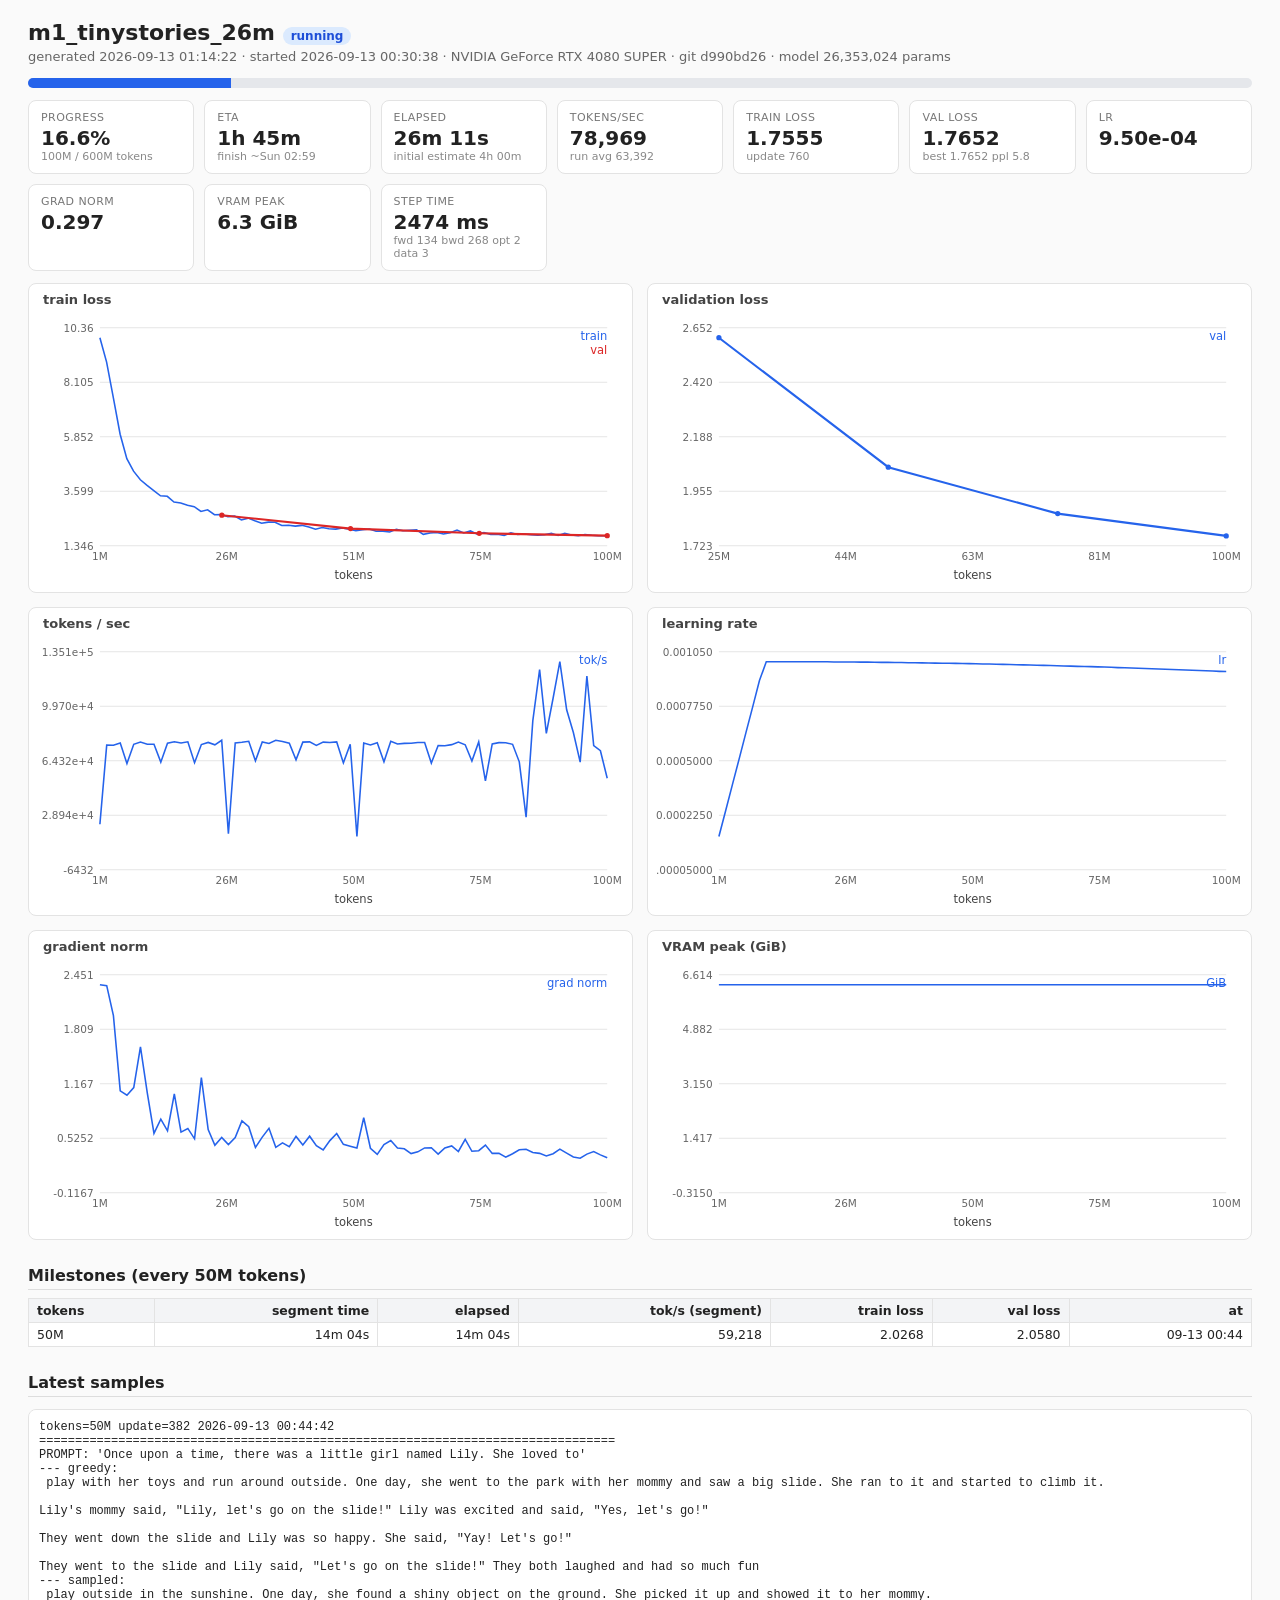
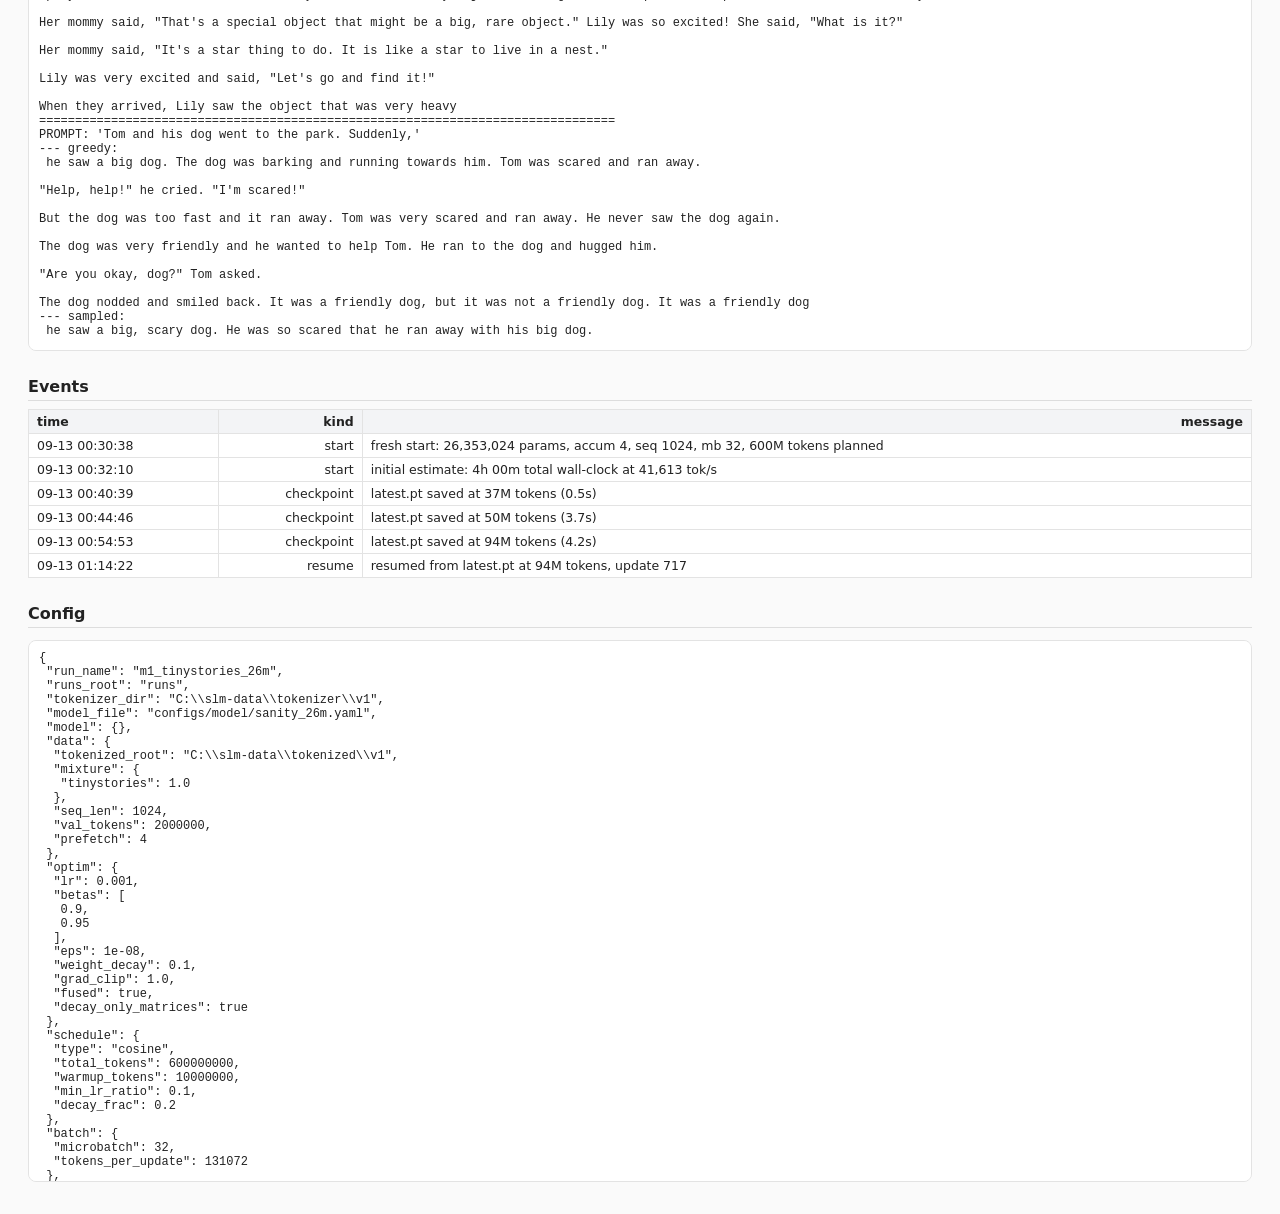
==== commit 64fd13e8: "Notes on GPU job verification and decode backend" ====
--- a/runs/m1_tinystories_26m/report.html
+++ b/runs/m1_tinystories_26m/report.html
@@ -17,9 +17,9 @@
 .running{background:#dbeafe;color:#1d4ed8}.finished{background:#dcfce7;color:#15803d}.stopped{background:#fee2e2;color:#b91c1c}.stale{background:#fef3c7;color:#b45309}
 </style></head><body>
 <h1>m1_tinystories_26m <span class="status running">running</span></h1>
-<div class="sub">generated 2026-09-13 00:54:54 · started 2026-09-13 00:30:38 · NVIDIA GeForce RTX 4080 SUPER · git d990bd26 · model 26,353,024 params</div>
-<div class="bar"><div style="width:15.51%"></div></div>
-<div class="tiles"><div class="tile"><div class="k">progress</div><div class="v">15.5%</div><div class="s">93M / 600M tokens</div></div><div class="tile"><div class="k">ETA</div><div class="v">1h 31m</div><div class="s">finish ~Sun 02:26</div></div><div class="tile"><div class="k">elapsed</div><div class="v">24m 15s</div><div class="s">initial estimate 4h 00m</div></div><div class="tile"><div class="k">tokens/sec</div><div class="v">91,946</div><div class="s">run avg 63,939</div></div><div class="tile"><div class="k">train loss</div><div class="v">1.7946</div><div class="s">update 710</div></div><div class="tile"><div class="k">val loss</div><div class="v">1.8601</div><div class="s">best 1.8601  ppl 6.4</div></div><div class="tile"><div class="k">lr</div><div class="v">9.57e-04</div><div class="s"></div></div><div class="tile"><div class="k">grad norm</div><div class="v">0.306</div><div class="s"></div></div><div class="tile"><div class="k">VRAM peak</div><div class="v">6.3 GiB</div><div class="s"></div></div><div class="tile"><div class="k">step time</div><div class="v">1586 ms</div><div class="s">fwd 135 bwd 270 opt 2 data 2</div></div></div>
+<div class="sub">generated 2026-09-13 01:14:22 · started 2026-09-13 00:30:38 · NVIDIA GeForce RTX 4080 SUPER · git d990bd26 · model 26,353,024 params</div>
+<div class="bar"><div style="width:16.60%"></div></div>
+<div class="tiles"><div class="tile"><div class="k">progress</div><div class="v">16.6%</div><div class="s">100M / 600M tokens</div></div><div class="tile"><div class="k">ETA</div><div class="v">1h 45m</div><div class="s">finish ~Sun 02:59</div></div><div class="tile"><div class="k">elapsed</div><div class="v">26m 11s</div><div class="s">initial estimate 4h 00m</div></div><div class="tile"><div class="k">tokens/sec</div><div class="v">78,969</div><div class="s">run avg 63,392</div></div><div class="tile"><div class="k">train loss</div><div class="v">1.7555</div><div class="s">update 760</div></div><div class="tile"><div class="k">val loss</div><div class="v">1.7652</div><div class="s">best 1.7652  ppl 5.8</div></div><div class="tile"><div class="k">lr</div><div class="v">9.50e-04</div><div class="s"></div></div><div class="tile"><div class="k">grad norm</div><div class="v">0.297</div><div class="s"></div></div><div class="tile"><div class="k">VRAM peak</div><div class="v">6.3 GiB</div><div class="s"></div></div><div class="tile"><div class="k">step time</div><div class="v">2474 ms</div><div class="s">fwd 134 bwd 268 opt 2 data 3</div></div></div>
 <div class="charts">
 <div class="chart"><h3>train loss</h3><svg id="c_loss"></svg></div>
 <div class="chart"><h3>validation loss</h3><svg id="c_val"></svg></div>
@@ -126,7 +126,7 @@
 
 &quot;Be careful, Jen. Don&#x27;t touch it,&quot; Tim said.
 </pre>
-<h2>Events</h2><table><tr><th>time</th><th>kind</th><th>message</th></tr><tr><td>09-13 00:30:38</td><td>start</td><td style='text-align:left'>fresh start: 26,353,024 params, accum 4, seq 1024, mb 32, 600M tokens planned</td></tr><tr><td>09-13 00:32:10</td><td>start</td><td style='text-align:left'>initial estimate: 4h 00m total wall-clock at 41,613 tok/s</td></tr><tr><td>09-13 00:40:39</td><td>checkpoint</td><td style='text-align:left'>latest.pt saved at 37M tokens (0.5s)</td></tr><tr><td>09-13 00:44:46</td><td>checkpoint</td><td style='text-align:left'>latest.pt saved at 50M tokens (3.7s)</td></tr><tr><td>09-13 00:54:53</td><td>checkpoint</td><td style='text-align:left'>latest.pt saved at 94M tokens (4.2s)</td></tr></table>
+<h2>Events</h2><table><tr><th>time</th><th>kind</th><th>message</th></tr><tr><td>09-13 00:30:38</td><td>start</td><td style='text-align:left'>fresh start: 26,353,024 params, accum 4, seq 1024, mb 32, 600M tokens planned</td></tr><tr><td>09-13 00:32:10</td><td>start</td><td style='text-align:left'>initial estimate: 4h 00m total wall-clock at 41,613 tok/s</td></tr><tr><td>09-13 00:40:39</td><td>checkpoint</td><td style='text-align:left'>latest.pt saved at 37M tokens (0.5s)</td></tr><tr><td>09-13 00:44:46</td><td>checkpoint</td><td style='text-align:left'>latest.pt saved at 50M tokens (3.7s)</td></tr><tr><td>09-13 00:54:53</td><td>checkpoint</td><td style='text-align:left'>latest.pt saved at 94M tokens (4.2s)</td></tr><tr><td>09-13 01:14:22</td><td>resume</td><td style='text-align:left'>resumed from latest.pt at 94M tokens, update 717</td></tr></table>
 <h2>Config</h2><pre>{
  &quot;run_name&quot;: &quot;m1_tinystories_26m&quot;,
  &quot;runs_root&quot;: &quot;runs&quot;,
@@ -226,7 +226,7 @@
 }
 const fmtTok=x=>x>=1e9?(x/1e9).toFixed(2)+'B':x>=1e6?(x/1e6).toFixed(0)+'M':(x/1e3).toFixed(0)+'K';
 
-const D={"loss": [[1310720, 9.948636054992676], [2621440, 8.938405990600586], [3932160, 7.446722507476807], [5242880, 5.956034183502197], [6553600, 4.944737434387207], [7864320, 4.4310736656188965], [9175040, 4.073504447937012], [10485760, 3.8405983448028564], [11796480, 3.6309680938720703], [13107200, 3.4126954078674316], [14417920, 3.3917794227600098], [15728640, 3.1578052043914795], [17039360, 3.120109796524048], [18350080, 3.018710136413574], [19660800, 2.9636390209198], [20971520, 2.7655727863311768], [22282240, 2.8360941410064697], [23592960, 2.6324095726013184], [24903680, 2.6434226036071777], [26214400, 2.5524139404296875], [27525120, 2.5703139305114746], [28835840, 2.413841724395752], [30146560, 2.4892449378967285], [31457280, 2.3774280548095703], [32768000, 2.279294967651367], [34078720, 2.3252665996551514], [35389440, 2.318673610687256], [36700160, 2.1885180473327637], [38010880, 2.19330096244812], [39321600, 2.161318063735962], [40632320, 2.188830614089966], [41943040, 2.122333288192749], [43253760, 2.0287716388702393], [44564480, 2.1035027503967285], [45875200, 2.052114963531494], [47185920, 2.036273241043091], [48496640, 2.0872726440429688], [49807360, 2.026789426803589], [51118080, 1.9663467407226562], [52428800, 2.006812572479248], [53739520, 2.0402140617370605], [55050240, 1.9496631622314453], [56360960, 1.9509239196777344], [57671680, 1.912266492843628], [58982400, 2.032221555709839], [60293120, 1.967402458190918], [61603840, 1.9920167922973633], [62914560, 2.0028188228607178], [64225280, 1.819392204284668], [65536000, 1.872335433959961], [66846720, 1.8959896564483643], [68157440, 1.8321729898452759], [69468160, 1.8850278854370117], [70778880, 1.9956527948379517], [72089600, 1.8769035339355469], [73400320, 1.962542176246643], [74711040, 1.8269588947296143], [76021760, 1.89495849609375], [77332480, 1.8199491500854492], [78643200, 1.8237512111663818], [79953920, 1.7732975482940674], [81264640, 1.884202241897583], [82575360, 1.8128480911254883], [83886080, 1.8373647928237915], [85196800, 1.8037147521972656], [86507520, 1.7887394428253174], [87818240, 1.8040530681610107], [89128960, 1.861688256263733], [90439680, 1.7762129306793213], [91750400, 1.855391263961792], [93061120, 1.7945855855941772]], "val": [[25034752, 2.61007022857666], [50069504, 2.057971954345703], [75104256, 1.860136866569519]], "lr": [[1310720, 0.0001179649], [2621440, 0.0002490369], [3932160, 0.00038010889999999997], [5242880, 0.0005111809000000001], [6553600, 0.0006422529], [7864320, 0.0007733249], [9175040, 0.0009043969000000001], [10485760, 0.0009999991974518425], [11796480, 0.0009999823063803514], [13107200, 0.0009999434968886304], [14417920, 0.0009998827708670715], [15728640, 0.0009998001312736093], [17039360, 0.0009996955821335784], [18350080, 0.0009995691285395174], [19660800, 0.000999420776650919], [20971520, 0.0009992505336939319], [22282240, 0.0009990584079610084], [23592960, 0.0009988444088104998], [24903680, 0.000998608546666201], [26214400, 0.0009983508330168429], [27525120, 0.0009980712804155325], [28835840, 0.0009977699024791415], [30146560, 0.0009974467138876436], [31457280, 0.0009971017303833983], [32768000, 0.000996734968770385], [34078720, 0.0009963464469133845], [35389440, 0.0009959361837371082], [36700160, 0.0009955041992252766], [38010880, 0.0009950505144196461], [39321600, 0.000994575151418984], [40632320, 0.0009940781333779918], [41943040, 0.0009935594845061776], [43253760, 0.0009930192300666768], [44564480, 0.0009924573963750213], [45875200, 0.0009918740107978585], [47185920, 0.000991269101751617], [48496640, 0.000990642698701124], [49807360, 0.0009899948321581682], [51118080, 0.0009893255336800152], [52428800, 0.00098863483586787], [53739520, 0.0009879227723652887], [55050240, 0.0009871893778565393], [56360960, 0.0009864346880649132], [57671680, 0.0009856587397509848], [58982400, 0.0009848615707108207], [60293120, 0.0009840432197741388], [61603840, 0.0009832037268024168], [62914560, 0.000982343132686951], [64225280, 0.000981461479346864], [65536000, 0.0009805588097270628], [66846720, 0.0009796351677961476], [68157440, 0.0009786905985442696], [69468160, 0.0009777251479809396], [70778880, 0.0009767388631327868], [72089600, 0.0009757317920412689], [73400320, 0.0009747039837603307], [74711040, 0.0009736554883540161], [76021760, 0.0009725863568940284], [77332480, 0.0009714966414572434], [78643200, 0.0009703863951231722], [79953920, 0.0009692556719713761], [81264640, 0.0009681045270788324], [82575360, 0.0009669330165172512], [83886080, 0.0009657411973503445], [85196800, 0.000964529127631047], [86507520, 0.0009632968663986876], [87818240, 0.0009620444736761141], [89128960, 0.0009607720104667697], [90439680, 0.0009594795387517211], [91750400, 0.0009581671214866397], [93061120, 0.0009568348225987346]], "tps": [[1310720, 23142.031163539934], [2621440, 74517.91605081316], [3932160, 74398.4388399401], [5242880, 75845.96137019443], [6553600, 62555.11293379819], [7864320, 74983.01410770543], [9175040, 76412.88875304519], [10485760, 75024.64342593604], [11796480, 75094.84305132057], [13107200, 63452.845360893516], [14417920, 75678.07476463198], [15728640, 76614.179072458], [17039360, 75856.70830901794], [18350080, 76651.31238319077], [19660800, 63095.09191001279], [20971520, 74849.45532542287], [22282240, 76246.79371760803], [23592960, 74629.93431522074], [24903680, 77681.66148570672], [26214400, 17002.725649221375], [27525120, 75986.21831047111], [28835840, 76304.12063404688], [30146560, 76993.30748448963], [31457280, 64240.49455087447], [32768000, 76555.59126784481], [34078720, 75561.33560240811], [35389440, 77615.14770306417], [36700160, 76850.67810280266], [38010880, 75744.38811843451], [39321600, 64958.96413862365], [40632320, 76439.94989541151], [41943040, 76573.7698727028], [43253760, 74324.34931298732], [44564480, 76419.46474968967], [45875200, 76131.05896082168], [47185920, 76535.99986178419], [48496640, 62944.70307497108], [49807360, 74967.10296781905], [51118080, 15278.162495278202], [52428800, 75819.4278347905], [53739520, 74597.61392309066], [55050240, 76102.79064258565], [56360960, 63655.436884266805], [57671680, 76985.25888100817], [58982400, 75218.27865812447], [60293120, 75585.1935441702], [61603840, 75683.91639936312], [62914560, 76255.91559852875], [64225280, 76155.15149527101], [65536000, 62820.88105471047], [66846720, 74249.29307425045], [68157440, 74141.66023883139], [69468160, 74802.63455535212], [70778880, 76477.16873400456], [72089600, 74704.97572790006], [73400320, 64091.73613309657], [74711040, 76567.93510127279], [76021760, 51277.366446934786], [77332480, 75252.03434834741], [78643200, 76071.41583548945], [79953920, 76032.6642950996], [81264640, 75030.50032824729], [82575360, 63614.19358160808], [83886080, 27768.578787901195], [85196800, 90142.37423632097], [86507520, 123498.18781113745], [87818240, 82158.60924094422], [89128960, 105091.67536648315], [90439680, 128638.78391245757], [91750400, 97397.13388255346], [93061120, 82653.62212426508]], "gn": [[1310720, 2.334362506866455], [2621440, 2.3222525119781494], [3932160, 1.9695959091186523], [5242880, 1.083919882774353], [6553600, 1.033200979232788], [7864320, 1.122808814048767], [9175040, 1.6026240587234497], [10485760, 1.0605698823928833], [11796480, 0.5837476253509521], [13107200, 0.749992847442627], [14417920, 0.6133762001991272], [15728640, 1.0483828783035278], [17039360, 0.5986264944076538], [18350080, 0.6411086916923523], [19660800, 0.5186361074447632], [20971520, 1.2395758628845215], [22282240, 0.6273936033248901], [23592960, 0.4430152177810669], [24903680, 0.5352063775062561], [26214400, 0.45138975977897644], [27525120, 0.5325319170951843], [28835840, 0.7297120094299316], [30146560, 0.6608853340148926], [31457280, 0.4178985059261322], [32768000, 0.5386070609092712], [34078720, 0.6424112319946289], [35389440, 0.41957080364227295], [36700160, 0.4704451858997345], [38010880, 0.42656344175338745], [39321600, 0.5476681590080261], [40632320, 0.44608473777770996], [41943040, 0.5499516129493713], [43253760, 0.43728870153427124], [44564480, 0.38704919815063477], [45875200, 0.49825048446655273], [47185920, 0.581759512424469], [48496640, 0.453109472990036], [49807360, 0.4316195547580719], [51118080, 0.41059941053390503], [52428800, 0.7670707106590271], [53739520, 0.4084472358226776], [55050240, 0.33455297350883484], [56360960, 0.4522261321544647], [57671680, 0.4994558095932007], [58982400, 0.41158249974250793], [60293120, 0.4023057520389557], [61603840, 0.3444734215736389], [62914560, 0.36575183272361755], [64225280, 0.4118799865245819], [65536000, 0.4144793748855591], [66846720, 0.33857861161231995], [68157440, 0.41177281737327576], [69468160, 0.4346347153186798], [70778880, 0.3696421980857849], [72089600, 0.5125105381011963], [73400320, 0.37195509672164917], [74711040, 0.3790897727012634], [76021760, 0.4454651176929474], [77332480, 0.34798547625541687], [78643200, 0.3480152487754822], [79953920, 0.303268164396286], [81264640, 0.34380054473876953], [82575360, 0.3889336884021759], [83886080, 0.395338773727417], [85196800, 0.3586179316043854], [86507520, 0.34791573882102966], [87818240, 0.31763824820518494], [89128960, 0.3437623679637909], [90439680, 0.39653342962265015], [91750400, 0.34973496198654175], [93061120, 0.3056947588920593]], "vram": [[1310720, 6.299367427825928], [2621440, 6.299367427825928], [3932160, 6.299367427825928], [5242880, 6.299367427825928], [6553600, 6.299367427825928], [7864320, 6.299367427825928], [9175040, 6.299367427825928], [10485760, 6.299367427825928], [11796480, 6.299367427825928], [13107200, 6.299367427825928], [14417920, 6.299367427825928], [15728640, 6.299367427825928], [17039360, 6.299367427825928], [18350080, 6.299367427825928], [19660800, 6.299367427825928], [20971520, 6.299367427825928], [22282240, 6.299367427825928], [23592960, 6.299367427825928], [24903680, 6.299367427825928], [26214400, 6.299367427825928], [27525120, 6.299367427825928], [28835840, 6.299367427825928], [30146560, 6.299367427825928], [31457280, 6.299367427825928], [32768000, 6.299367427825928], [34078720, 6.299367427825928], [35389440, 6.299367427825928], [36700160, 6.299367427825928], [38010880, 6.299367427825928], [39321600, 6.299367427825928], [40632320, 6.299367427825928], [41943040, 6.299367427825928], [43253760, 6.299367427825928], [44564480, 6.299367427825928], [45875200, 6.299367427825928], [47185920, 6.299367427825928], [48496640, 6.299367427825928], [49807360, 6.299367427825928], [51118080, 6.299367427825928], [52428800, 6.299367427825928], [53739520, 6.299367427825928], [55050240, 6.299367427825928], [56360960, 6.299367427825928], [57671680, 6.299367427825928], [58982400, 6.299367427825928], [60293120, 6.299367427825928], [61603840, 6.299367427825928], [62914560, 6.299367427825928], [64225280, 6.299367427825928], [65536000, 6.299367427825928], [66846720, 6.299367427825928], [68157440, 6.299367427825928], [69468160, 6.299367427825928], [70778880, 6.299367427825928], [72089600, 6.299367427825928], [73400320, 6.299367427825928], [74711040, 6.299367427825928], [76021760, 6.299367427825928], [77332480, 6.299367427825928], [78643200, 6.299367427825928], [79953920, 6.299367427825928], [81264640, 6.299367427825928], [82575360, 6.299367427825928], [83886080, 6.299367427825928], [85196800, 6.299367427825928], [86507520, 6.299367427825928], [87818240, 6.299367427825928], [89128960, 6.299367427825928], [90439680, 6.299367427825928], [91750400, 6.299367427825928], [93061120, 6.299367427825928]]};
+const D={"loss": [[1310720, 9.948636054992676], [2621440, 8.938405990600586], [3932160, 7.446722507476807], [5242880, 5.956034183502197], [6553600, 4.944737434387207], [7864320, 4.4310736656188965], [9175040, 4.073504447937012], [10485760, 3.8405983448028564], [11796480, 3.6309680938720703], [13107200, 3.4126954078674316], [14417920, 3.3917794227600098], [15728640, 3.1578052043914795], [17039360, 3.120109796524048], [18350080, 3.018710136413574], [19660800, 2.9636390209198], [20971520, 2.7655727863311768], [22282240, 2.8360941410064697], [23592960, 2.6324095726013184], [24903680, 2.6434226036071777], [26214400, 2.5524139404296875], [27525120, 2.5703139305114746], [28835840, 2.413841724395752], [30146560, 2.4892449378967285], [31457280, 2.3774280548095703], [32768000, 2.279294967651367], [34078720, 2.3252665996551514], [35389440, 2.318673610687256], [36700160, 2.1885180473327637], [38010880, 2.19330096244812], [39321600, 2.161318063735962], [40632320, 2.188830614089966], [41943040, 2.122333288192749], [43253760, 2.0287716388702393], [44564480, 2.1035027503967285], [45875200, 2.052114963531494], [47185920, 2.036273241043091], [48496640, 2.0872726440429688], [49807360, 2.026789426803589], [51118080, 1.9663467407226562], [52428800, 2.006812572479248], [53739520, 2.0402140617370605], [55050240, 1.9496631622314453], [56360960, 1.9509239196777344], [57671680, 1.912266492843628], [58982400, 2.032221555709839], [60293120, 1.967402458190918], [61603840, 1.9920167922973633], [62914560, 2.0028188228607178], [64225280, 1.819392204284668], [65536000, 1.872335433959961], [66846720, 1.8959896564483643], [68157440, 1.8321729898452759], [69468160, 1.8850278854370117], [70778880, 1.9956527948379517], [72089600, 1.8769035339355469], [73400320, 1.962542176246643], [74711040, 1.8269588947296143], [76021760, 1.89495849609375], [77332480, 1.8199491500854492], [78643200, 1.8237512111663818], [79953920, 1.7732975482940674], [81264640, 1.884202241897583], [82575360, 1.8128480911254883], [83886080, 1.8373647928237915], [85196800, 1.8037147521972656], [86507520, 1.7887394428253174], [87818240, 1.8040530681610107], [89128960, 1.861688256263733], [90439680, 1.7762129306793213], [91750400, 1.855391263961792], [93061120, 1.7945855855941772], [94371840, 1.7598981857299805], [95682560, 1.8112646341323853], [96993280, 1.7803303003311157], [98304000, 1.7598901987075806], [99614720, 1.7554931640625]], "val": [[25034752, 2.61007022857666], [50069504, 2.057971954345703], [75104256, 1.860136866569519], [100007936, 1.7652004957199097]], "lr": [[1310720, 0.0001179649], [2621440, 0.0002490369], [3932160, 0.00038010889999999997], [5242880, 0.0005111809000000001], [6553600, 0.0006422529], [7864320, 0.0007733249], [9175040, 0.0009043969000000001], [10485760, 0.0009999991974518425], [11796480, 0.0009999823063803514], [13107200, 0.0009999434968886304], [14417920, 0.0009998827708670715], [15728640, 0.0009998001312736093], [17039360, 0.0009996955821335784], [18350080, 0.0009995691285395174], [19660800, 0.000999420776650919], [20971520, 0.0009992505336939319], [22282240, 0.0009990584079610084], [23592960, 0.0009988444088104998], [24903680, 0.000998608546666201], [26214400, 0.0009983508330168429], [27525120, 0.0009980712804155325], [28835840, 0.0009977699024791415], [30146560, 0.0009974467138876436], [31457280, 0.0009971017303833983], [32768000, 0.000996734968770385], [34078720, 0.0009963464469133845], [35389440, 0.0009959361837371082], [36700160, 0.0009955041992252766], [38010880, 0.0009950505144196461], [39321600, 0.000994575151418984], [40632320, 0.0009940781333779918], [41943040, 0.0009935594845061776], [43253760, 0.0009930192300666768], [44564480, 0.0009924573963750213], [45875200, 0.0009918740107978585], [47185920, 0.000991269101751617], [48496640, 0.000990642698701124], [49807360, 0.0009899948321581682], [51118080, 0.0009893255336800152], [52428800, 0.00098863483586787], [53739520, 0.0009879227723652887], [55050240, 0.0009871893778565393], [56360960, 0.0009864346880649132], [57671680, 0.0009856587397509848], [58982400, 0.0009848615707108207], [60293120, 0.0009840432197741388], [61603840, 0.0009832037268024168], [62914560, 0.000982343132686951], [64225280, 0.000981461479346864], [65536000, 0.0009805588097270628], [66846720, 0.0009796351677961476], [68157440, 0.0009786905985442696], [69468160, 0.0009777251479809396], [70778880, 0.0009767388631327868], [72089600, 0.0009757317920412689], [73400320, 0.0009747039837603307], [74711040, 0.0009736554883540161], [76021760, 0.0009725863568940284], [77332480, 0.0009714966414572434], [78643200, 0.0009703863951231722], [79953920, 0.0009692556719713761], [81264640, 0.0009681045270788324], [82575360, 0.0009669330165172512], [83886080, 0.0009657411973503445], [85196800, 0.000964529127631047], [86507520, 0.0009632968663986876], [87818240, 0.0009620444736761141], [89128960, 0.0009607720104667697], [90439680, 0.0009594795387517211], [91750400, 0.0009581671214866397], [93061120, 0.0009568348225987346], [94371840, 0.0009554827069836397], [95682560, 0.0009541108405022518], [96993280, 0.0009527192899775228], [98304000, 0.0009513081231912048], [99614720, 0.0009498774088805486]], "tps": [[1310720, 23142.031163539934], [2621440, 74517.91605081316], [3932160, 74398.4388399401], [5242880, 75845.96137019443], [6553600, 62555.11293379819], [7864320, 74983.01410770543], [9175040, 76412.88875304519], [10485760, 75024.64342593604], [11796480, 75094.84305132057], [13107200, 63452.845360893516], [14417920, 75678.07476463198], [15728640, 76614.179072458], [17039360, 75856.70830901794], [18350080, 76651.31238319077], [19660800, 63095.09191001279], [20971520, 74849.45532542287], [22282240, 76246.79371760803], [23592960, 74629.93431522074], [24903680, 77681.66148570672], [26214400, 17002.725649221375], [27525120, 75986.21831047111], [28835840, 76304.12063404688], [30146560, 76993.30748448963], [31457280, 64240.49455087447], [32768000, 76555.59126784481], [34078720, 75561.33560240811], [35389440, 77615.14770306417], [36700160, 76850.67810280266], [38010880, 75744.38811843451], [39321600, 64958.96413862365], [40632320, 76439.94989541151], [41943040, 76573.7698727028], [43253760, 74324.34931298732], [44564480, 76419.46474968967], [45875200, 76131.05896082168], [47185920, 76535.99986178419], [48496640, 62944.70307497108], [49807360, 74967.10296781905], [51118080, 15278.162495278202], [52428800, 75819.4278347905], [53739520, 74597.61392309066], [55050240, 76102.79064258565], [56360960, 63655.436884266805], [57671680, 76985.25888100817], [58982400, 75218.27865812447], [60293120, 75585.1935441702], [61603840, 75683.91639936312], [62914560, 76255.91559852875], [64225280, 76155.15149527101], [65536000, 62820.88105471047], [66846720, 74249.29307425045], [68157440, 74141.66023883139], [69468160, 74802.63455535212], [70778880, 76477.16873400456], [72089600, 74704.97572790006], [73400320, 64091.73613309657], [74711040, 76567.93510127279], [76021760, 51277.366446934786], [77332480, 75252.03434834741], [78643200, 76071.41583548945], [79953920, 76032.6642950996], [81264640, 75030.50032824729], [82575360, 63614.19358160808], [83886080, 27768.578787901195], [85196800, 90142.37423632097], [86507520, 123498.18781113745], [87818240, 82158.60924094422], [89128960, 105091.67536648315], [90439680, 128638.78391245757], [91750400, 97397.13388255346], [93061120, 82653.62212426508], [94371840, 63426.04743424421], [95682560, 119324.40503668468], [96993280, 74196.5771720324], [98304000, 70829.61217850863], [99614720, 52976.389652176076]], "gn": [[1310720, 2.334362506866455], [2621440, 2.3222525119781494], [3932160, 1.9695959091186523], [5242880, 1.083919882774353], [6553600, 1.033200979232788], [7864320, 1.122808814048767], [9175040, 1.6026240587234497], [10485760, 1.0605698823928833], [11796480, 0.5837476253509521], [13107200, 0.749992847442627], [14417920, 0.6133762001991272], [15728640, 1.0483828783035278], [17039360, 0.5986264944076538], [18350080, 0.6411086916923523], [19660800, 0.5186361074447632], [20971520, 1.2395758628845215], [22282240, 0.6273936033248901], [23592960, 0.4430152177810669], [24903680, 0.5352063775062561], [26214400, 0.45138975977897644], [27525120, 0.5325319170951843], [28835840, 0.7297120094299316], [30146560, 0.6608853340148926], [31457280, 0.4178985059261322], [32768000, 0.5386070609092712], [34078720, 0.6424112319946289], [35389440, 0.41957080364227295], [36700160, 0.4704451858997345], [38010880, 0.42656344175338745], [39321600, 0.5476681590080261], [40632320, 0.44608473777770996], [41943040, 0.5499516129493713], [43253760, 0.43728870153427124], [44564480, 0.38704919815063477], [45875200, 0.49825048446655273], [47185920, 0.581759512424469], [48496640, 0.453109472990036], [49807360, 0.4316195547580719], [51118080, 0.41059941053390503], [52428800, 0.7670707106590271], [53739520, 0.4084472358226776], [55050240, 0.33455297350883484], [56360960, 0.4522261321544647], [57671680, 0.4994558095932007], [58982400, 0.41158249974250793], [60293120, 0.4023057520389557], [61603840, 0.3444734215736389], [62914560, 0.36575183272361755], [64225280, 0.4118799865245819], [65536000, 0.4144793748855591], [66846720, 0.33857861161231995], [68157440, 0.41177281737327576], [69468160, 0.4346347153186798], [70778880, 0.3696421980857849], [72089600, 0.5125105381011963], [73400320, 0.37195509672164917], [74711040, 0.3790897727012634], [76021760, 0.4454651176929474], [77332480, 0.34798547625541687], [78643200, 0.3480152487754822], [79953920, 0.303268164396286], [81264640, 0.34380054473876953], [82575360, 0.3889336884021759], [83886080, 0.395338773727417], [85196800, 0.3586179316043854], [86507520, 0.34791573882102966], [87818240, 0.31763824820518494], [89128960, 0.3437623679637909], [90439680, 0.39653342962265015], [91750400, 0.34973496198654175], [93061120, 0.3056947588920593], [94371840, 0.2904644310474396], [95682560, 0.33825787901878357], [96993280, 0.36853277683258057], [98304000, 0.32989218831062317], [99614720, 0.29694777727127075]], "vram": [[1310720, 6.299367427825928], [2621440, 6.299367427825928], [3932160, 6.299367427825928], [5242880, 6.299367427825928], [6553600, 6.299367427825928], [7864320, 6.299367427825928], [9175040, 6.299367427825928], [10485760, 6.299367427825928], [11796480, 6.299367427825928], [13107200, 6.299367427825928], [14417920, 6.299367427825928], [15728640, 6.299367427825928], [17039360, 6.299367427825928], [18350080, 6.299367427825928], [19660800, 6.299367427825928], [20971520, 6.299367427825928], [22282240, 6.299367427825928], [23592960, 6.299367427825928], [24903680, 6.299367427825928], [26214400, 6.299367427825928], [27525120, 6.299367427825928], [28835840, 6.299367427825928], [30146560, 6.299367427825928], [31457280, 6.299367427825928], [32768000, 6.299367427825928], [34078720, 6.299367427825928], [35389440, 6.299367427825928], [36700160, 6.299367427825928], [38010880, 6.299367427825928], [39321600, 6.299367427825928], [40632320, 6.299367427825928], [41943040, 6.299367427825928], [43253760, 6.299367427825928], [44564480, 6.299367427825928], [45875200, 6.299367427825928], [47185920, 6.299367427825928], [48496640, 6.299367427825928], [49807360, 6.299367427825928], [51118080, 6.299367427825928], [52428800, 6.299367427825928], [53739520, 6.299367427825928], [55050240, 6.299367427825928], [56360960, 6.299367427825928], [57671680, 6.299367427825928], [58982400, 6.299367427825928], [60293120, 6.299367427825928], [61603840, 6.299367427825928], [62914560, 6.299367427825928], [64225280, 6.299367427825928], [65536000, 6.299367427825928], [66846720, 6.299367427825928], [68157440, 6.299367427825928], [69468160, 6.299367427825928], [70778880, 6.299367427825928], [72089600, 6.299367427825928], [73400320, 6.299367427825928], [74711040, 6.299367427825928], [76021760, 6.299367427825928], [77332480, 6.299367427825928], [78643200, 6.299367427825928], [79953920, 6.299367427825928], [81264640, 6.299367427825928], [82575360, 6.299367427825928], [83886080, 6.299367427825928], [85196800, 6.299367427825928], [86507520, 6.299367427825928], [87818240, 6.299367427825928], [89128960, 6.299367427825928], [90439680, 6.299367427825928], [91750400, 6.299367427825928], [93061120, 6.299367427825928], [94371840, 6.299367427825928], [95682560, 6.299367427825928], [96993280, 6.299367427825928], [98304000, 6.299367427825928], [99614720, 6.299367427825928]]};
 chart('c_loss',[{name:'train',pts:D.loss},{name:'val',pts:D.val,dots:true,w:2}],{xfmt:fmtTok,xlabel:'tokens'});
 chart('c_val',[{name:'val',pts:D.val,dots:true,w:2}],{xfmt:fmtTok,xlabel:'tokens'});
 chart('c_tps',[{name:'tok/s',pts:D.tps}],{xfmt:fmtTok,xlabel:'tokens',ymin:0});
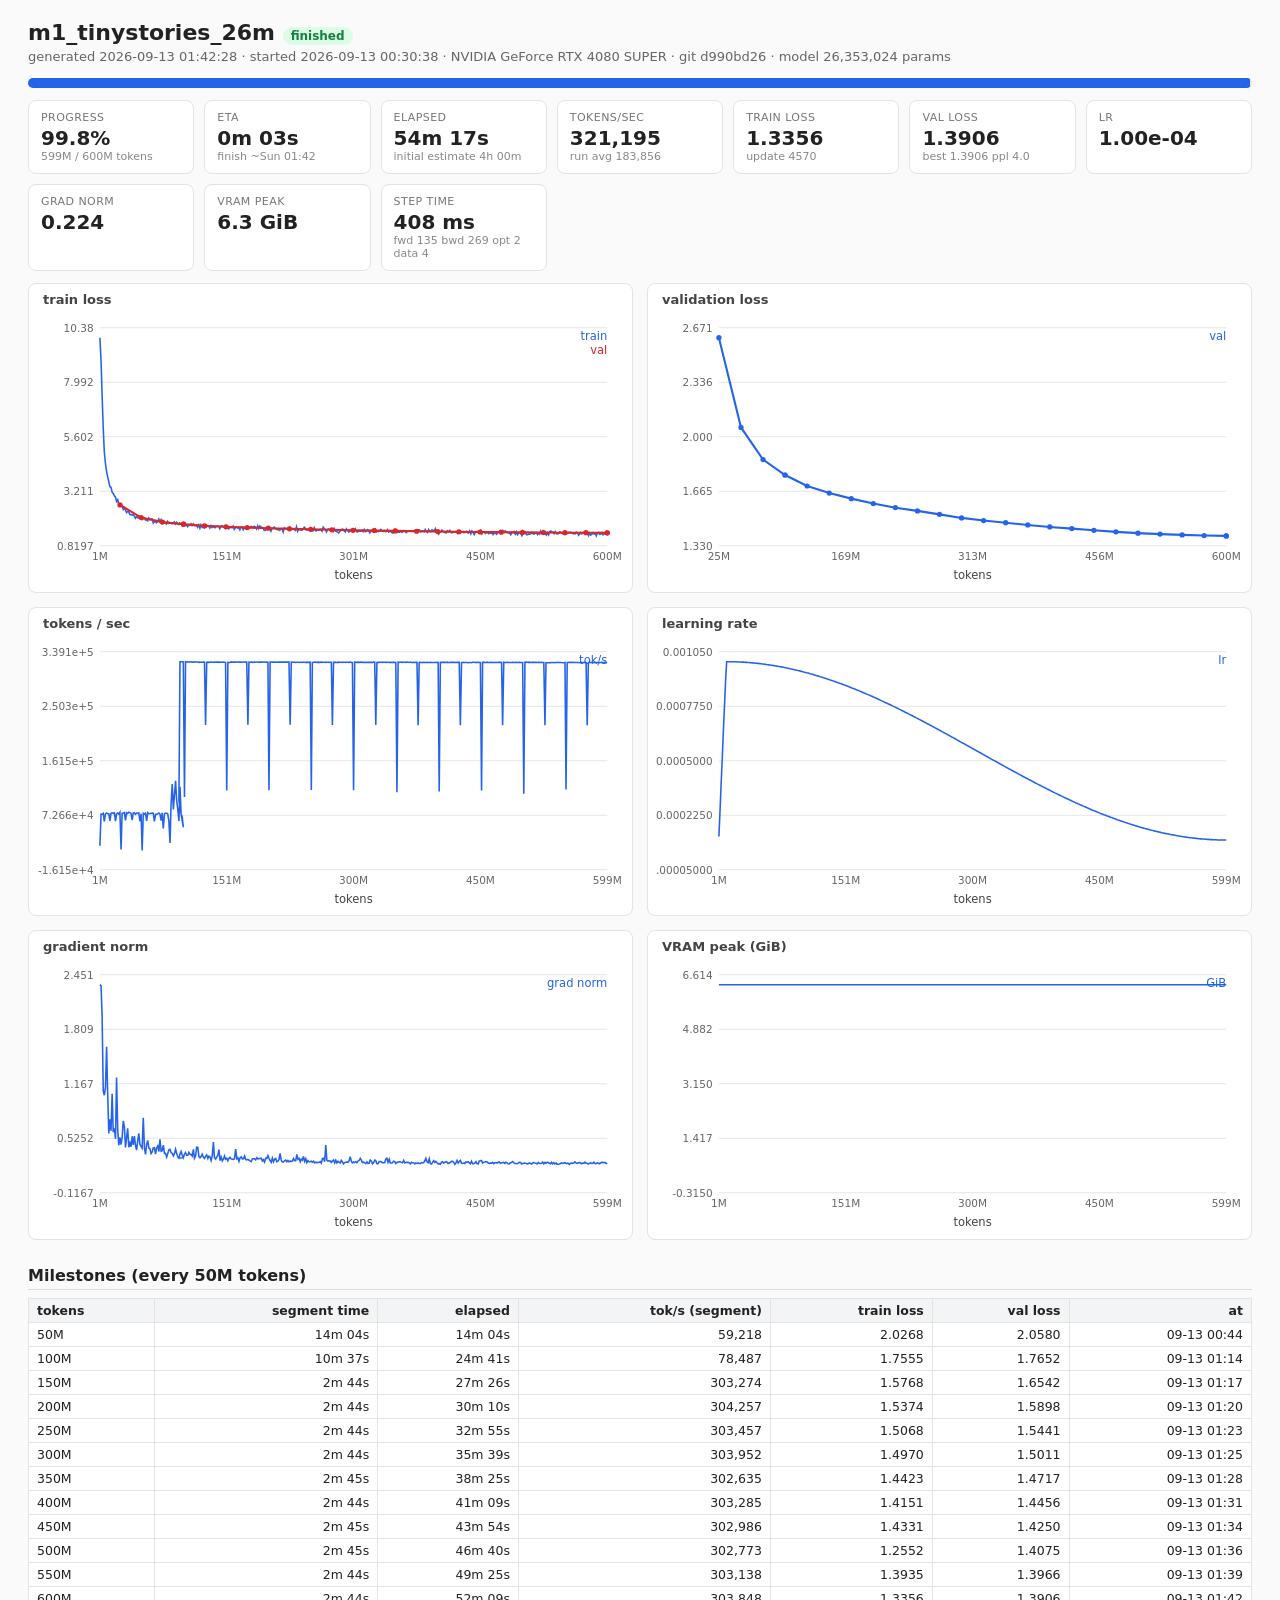
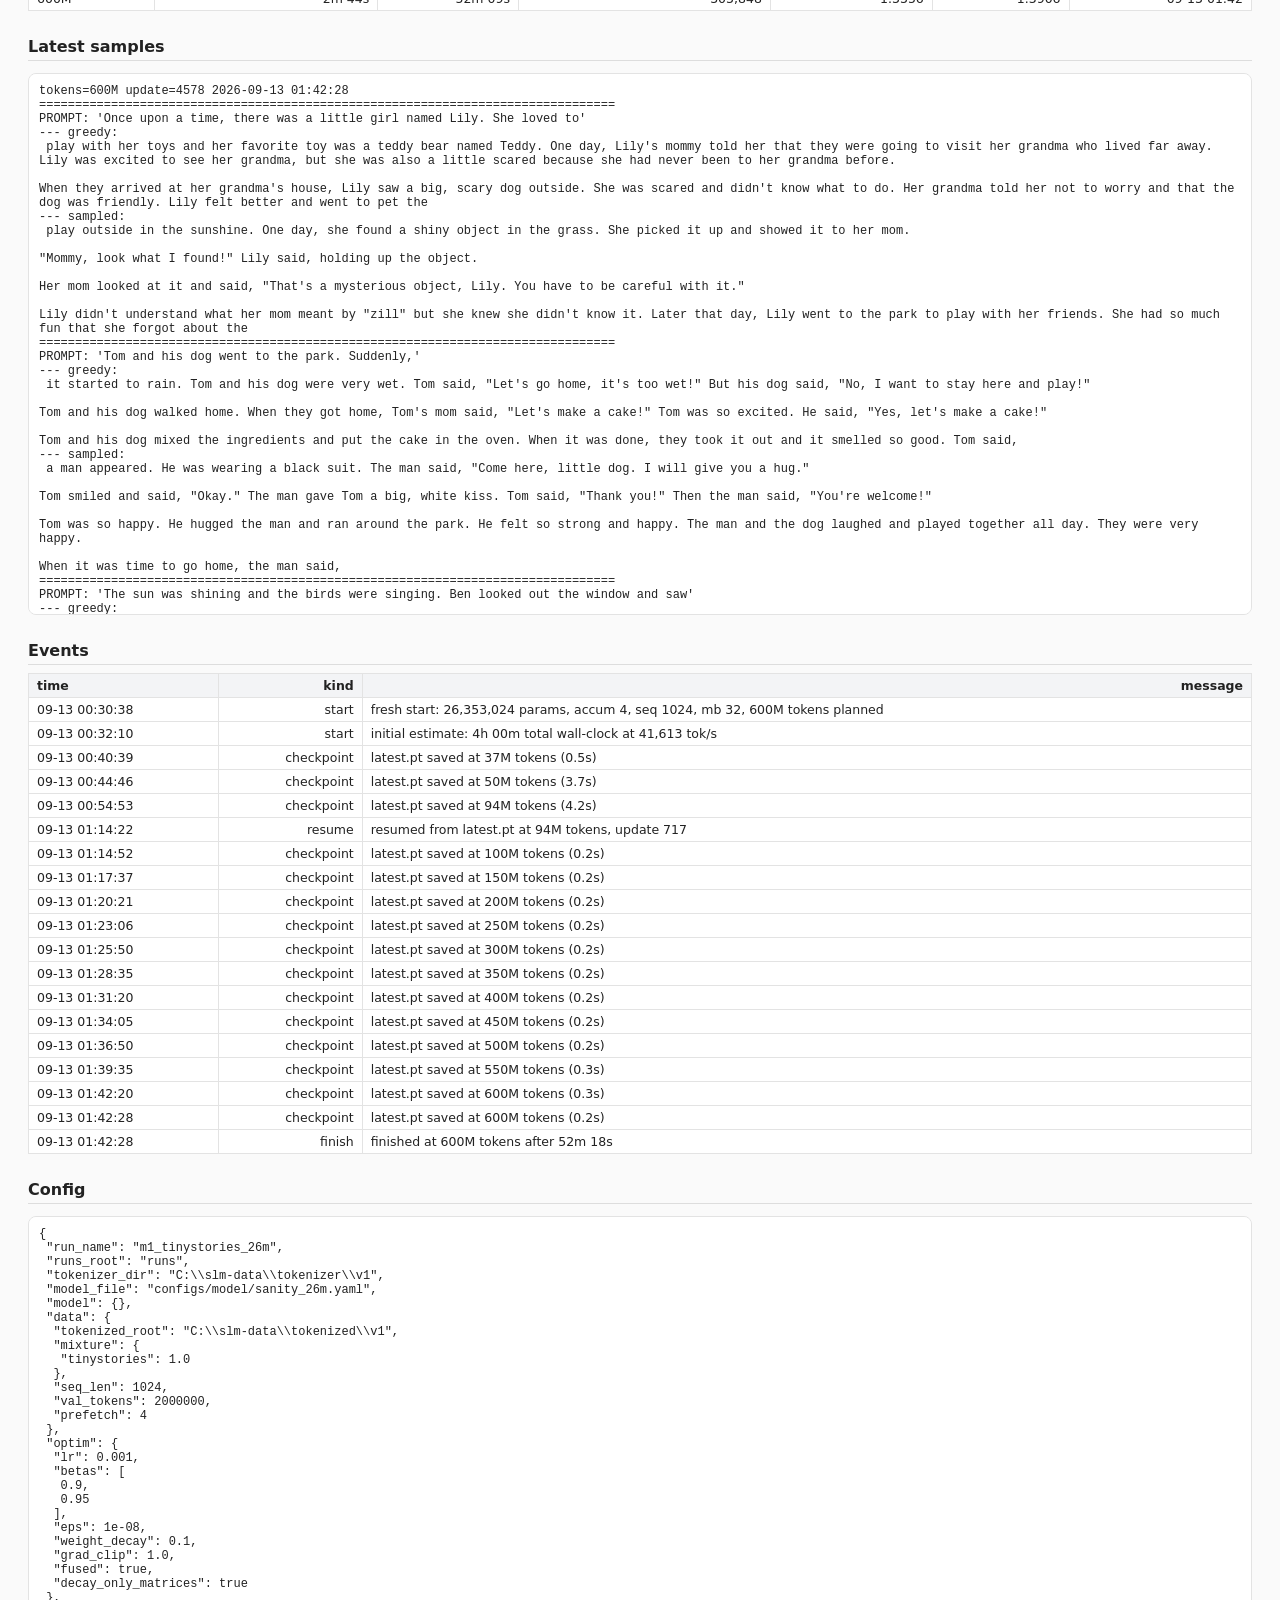
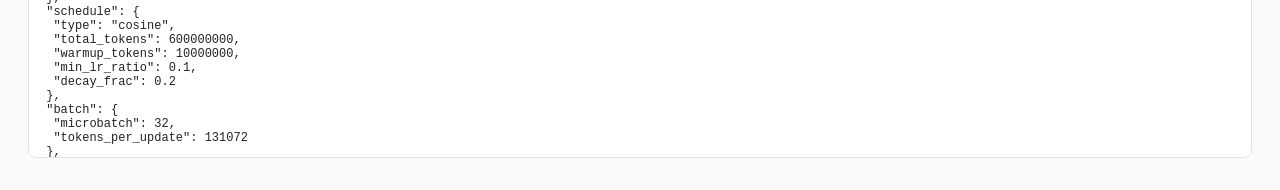
==== commit 574e45d1: "Benchmark artifacts (149M throughput), M2 config from measurements, WDDM spill note" ====
--- a/runs/m1_tinystories_26m/report.html
+++ b/runs/m1_tinystories_26m/report.html
@@ -16,10 +16,10 @@
 .status{display:inline-block;padding:2px 8px;border-radius:10px;font-size:12px;font-weight:600}
 .running{background:#dbeafe;color:#1d4ed8}.finished{background:#dcfce7;color:#15803d}.stopped{background:#fee2e2;color:#b91c1c}.stale{background:#fef3c7;color:#b45309}
 </style></head><body>
-<h1>m1_tinystories_26m <span class="status running">running</span></h1>
-<div class="sub">generated 2026-09-13 01:14:22 · started 2026-09-13 00:30:38 · NVIDIA GeForce RTX 4080 SUPER · git d990bd26 · model 26,353,024 params</div>
-<div class="bar"><div style="width:16.60%"></div></div>
-<div class="tiles"><div class="tile"><div class="k">progress</div><div class="v">16.6%</div><div class="s">100M / 600M tokens</div></div><div class="tile"><div class="k">ETA</div><div class="v">1h 45m</div><div class="s">finish ~Sun 02:59</div></div><div class="tile"><div class="k">elapsed</div><div class="v">26m 11s</div><div class="s">initial estimate 4h 00m</div></div><div class="tile"><div class="k">tokens/sec</div><div class="v">78,969</div><div class="s">run avg 63,392</div></div><div class="tile"><div class="k">train loss</div><div class="v">1.7555</div><div class="s">update 760</div></div><div class="tile"><div class="k">val loss</div><div class="v">1.7652</div><div class="s">best 1.7652  ppl 5.8</div></div><div class="tile"><div class="k">lr</div><div class="v">9.50e-04</div><div class="s"></div></div><div class="tile"><div class="k">grad norm</div><div class="v">0.297</div><div class="s"></div></div><div class="tile"><div class="k">VRAM peak</div><div class="v">6.3 GiB</div><div class="s"></div></div><div class="tile"><div class="k">step time</div><div class="v">2474 ms</div><div class="s">fwd 134 bwd 268 opt 2 data 3</div></div></div>
+<h1>m1_tinystories_26m <span class="status finished">finished</span></h1>
+<div class="sub">generated 2026-09-13 01:42:28 · started 2026-09-13 00:30:38 · NVIDIA GeForce RTX 4080 SUPER · git d990bd26 · model 26,353,024 params</div>
+<div class="bar"><div style="width:99.83%"></div></div>
+<div class="tiles"><div class="tile"><div class="k">progress</div><div class="v">99.8%</div><div class="s">599M / 600M tokens</div></div><div class="tile"><div class="k">ETA</div><div class="v">0m 03s</div><div class="s">finish ~Sun 01:42</div></div><div class="tile"><div class="k">elapsed</div><div class="v">54m 17s</div><div class="s">initial estimate 4h 00m</div></div><div class="tile"><div class="k">tokens/sec</div><div class="v">321,195</div><div class="s">run avg 183,856</div></div><div class="tile"><div class="k">train loss</div><div class="v">1.3356</div><div class="s">update 4570</div></div><div class="tile"><div class="k">val loss</div><div class="v">1.3906</div><div class="s">best 1.3906  ppl 4.0</div></div><div class="tile"><div class="k">lr</div><div class="v">1.00e-04</div><div class="s"></div></div><div class="tile"><div class="k">grad norm</div><div class="v">0.224</div><div class="s"></div></div><div class="tile"><div class="k">VRAM peak</div><div class="v">6.3 GiB</div><div class="s"></div></div><div class="tile"><div class="k">step time</div><div class="v">408 ms</div><div class="s">fwd 135 bwd 269 opt 2 data 4</div></div></div>
 <div class="charts">
 <div class="chart"><h3>train loss</h3><svg id="c_loss"></svg></div>
 <div class="chart"><h3>validation loss</h3><svg id="c_val"></svg></div>
@@ -29,104 +29,94 @@
 <div class="chart"><h3>VRAM peak (GiB)</h3><svg id="c_vram"></svg></div>
 </div>
 <h2>Milestones (every 50M tokens)</h2>
-<table><tr><th>tokens</th><th>segment time</th><th>elapsed</th><th>tok/s (segment)</th><th>train loss</th><th>val loss</th><th>at</th></tr><tr><td>50M</td><td>14m 04s</td><td>14m 04s</td><td>59,218</td><td>2.0268</td><td>2.0580</td><td>09-13 00:44</td></tr></table>
-<h2>Latest samples</h2><pre>tokens=50M update=382 2026-09-13 00:44:42
+<table><tr><th>tokens</th><th>segment time</th><th>elapsed</th><th>tok/s (segment)</th><th>train loss</th><th>val loss</th><th>at</th></tr><tr><td>50M</td><td>14m 04s</td><td>14m 04s</td><td>59,218</td><td>2.0268</td><td>2.0580</td><td>09-13 00:44</td></tr><tr><td>100M</td><td>10m 37s</td><td>24m 41s</td><td>78,487</td><td>1.7555</td><td>1.7652</td><td>09-13 01:14</td></tr><tr><td>150M</td><td>2m 44s</td><td>27m 26s</td><td>303,274</td><td>1.5768</td><td>1.6542</td><td>09-13 01:17</td></tr><tr><td>200M</td><td>2m 44s</td><td>30m 10s</td><td>304,257</td><td>1.5374</td><td>1.5898</td><td>09-13 01:20</td></tr><tr><td>250M</td><td>2m 44s</td><td>32m 55s</td><td>303,457</td><td>1.5068</td><td>1.5441</td><td>09-13 01:23</td></tr><tr><td>300M</td><td>2m 44s</td><td>35m 39s</td><td>303,952</td><td>1.4970</td><td>1.5011</td><td>09-13 01:25</td></tr><tr><td>350M</td><td>2m 45s</td><td>38m 25s</td><td>302,635</td><td>1.4423</td><td>1.4717</td><td>09-13 01:28</td></tr><tr><td>400M</td><td>2m 44s</td><td>41m 09s</td><td>303,285</td><td>1.4151</td><td>1.4456</td><td>09-13 01:31</td></tr><tr><td>450M</td><td>2m 45s</td><td>43m 54s</td><td>302,986</td><td>1.4331</td><td>1.4250</td><td>09-13 01:34</td></tr><tr><td>500M</td><td>2m 45s</td><td>46m 40s</td><td>302,773</td><td>1.2552</td><td>1.4075</td><td>09-13 01:36</td></tr><tr><td>550M</td><td>2m 44s</td><td>49m 25s</td><td>303,138</td><td>1.3935</td><td>1.3966</td><td>09-13 01:39</td></tr><tr><td>600M</td><td>2m 44s</td><td>52m 09s</td><td>303,848</td><td>1.3356</td><td>1.3906</td><td>09-13 01:42</td></tr></table>
+<h2>Latest samples</h2><pre>tokens=600M update=4578 2026-09-13 01:42:28
 ================================================================================
 PROMPT: &#x27;Once upon a time, there was a little girl named Lily. She loved to&#x27;
 --- greedy:
- play with her toys and run around outside. One day, she went to the park with her mommy and saw a big slide. She ran to it and started to climb it. 
-
-Lily&#x27;s mommy said, &quot;Lily, let&#x27;s go on the slide!&quot; Lily was excited and said, &quot;Yes, let&#x27;s go!&quot; 
-
-They went down the slide and Lily was so happy. She said, &quot;Yay! Let&#x27;s go!&quot; 
-
-They went to the slide and Lily said, &quot;Let&#x27;s go on the slide!&quot; They both laughed and had so much fun
---- sampled:
- play outside in the sunshine. One day, she found a shiny object on the ground. She picked it up and showed it to her mommy. 
-
-Her mommy said, &quot;That&#x27;s a special object that might be a big, rare object.&quot; Lily was so excited! She said, &quot;What is it?&quot; 
-
-Her mommy said, &quot;It&#x27;s a star thing to do. It is like a star to live in a nest.&quot; 
-
-Lily was very excited and said, &quot;Let&#x27;s go and find it!&quot; 
-
-When they arrived, Lily saw the object that was very heavy
+ play with her toys and her favorite toy was a teddy bear named Teddy. One day, Lily&#x27;s mommy told her that they were going to visit her grandma who lived far away. Lily was excited to see her grandma, but she was also a little scared because she had never been to her grandma before.
+
+When they arrived at her grandma&#x27;s house, Lily saw a big, scary dog outside. She was scared and didn&#x27;t know what to do. Her grandma told her not to worry and that the dog was friendly. Lily felt better and went to pet the
+--- sampled:
+ play outside in the sunshine. One day, she found a shiny object in the grass. She picked it up and showed it to her mom.
+
+&quot;Mommy, look what I found!&quot; Lily said, holding up the object.
+
+Her mom looked at it and said, &quot;That&#x27;s a mysterious object, Lily. You have to be careful with it.&quot;
+
+Lily didn&#x27;t understand what her mom meant by &quot;zill&quot; but she knew she didn&#x27;t know it. Later that day, Lily went to the park to play with her friends. She had so much fun that she forgot about the
 ================================================================================
 PROMPT: &#x27;Tom and his dog went to the park. Suddenly,&#x27;
 --- greedy:
- he saw a big dog. The dog was barking and running towards him. Tom was scared and ran away.
-
-&quot;Help, help!&quot; he cried. &quot;I&#x27;m scared!&quot;
-
-But the dog was too fast and it ran away. Tom was very scared and ran away. He never saw the dog again.
-
-The dog was very friendly and he wanted to help Tom. He ran to the dog and hugged him.
-
-&quot;Are you okay, dog?&quot; Tom asked.
-
-The dog nodded and smiled back. It was a friendly dog, but it was not a friendly dog. It was a friendly dog
---- sampled:
- he saw a big, scary dog. He was so scared that he ran away with his big dog. 
-
-The dog&#x27;s owner heard him and ran to him. He said, &quot;Don&#x27;t be so scared, Spot. I don&#x27;t like it.&quot; 
-
-Mom and Dad said, &quot;Don&#x27;t worry, Spot. It&#x27;s just a dog. If you get hurt, I will make you feel better.&quot; 
-
-Spot nodded and wagged his tail. He ran back to their house and knocked on the door. Dad opened the door and said, &quot;Are you okay, Spot
+ it started to rain. Tom and his dog were very wet. Tom said, &quot;Let&#x27;s go home, it&#x27;s too wet!&quot; But his dog said, &quot;No, I want to stay here and play!&quot; 
+
+Tom and his dog walked home. When they got home, Tom&#x27;s mom said, &quot;Let&#x27;s make a cake!&quot; Tom was so excited. He said, &quot;Yes, let&#x27;s make a cake!&quot; 
+
+Tom and his dog mixed the ingredients and put the cake in the oven. When it was done, they took it out and it smelled so good. Tom said,
+--- sampled:
+ a man appeared. He was wearing a black suit. The man said, &quot;Come here, little dog. I will give you a hug.&quot;
+
+Tom smiled and said, &quot;Okay.&quot; The man gave Tom a big, white kiss. Tom said, &quot;Thank you!&quot; Then the man said, &quot;You&#x27;re welcome!&quot;
+
+Tom was so happy. He hugged the man and ran around the park. He felt so strong and happy. The man and the dog laughed and played together all day. They were very happy.
+
+When it was time to go home, the man said,
 ================================================================================
 PROMPT: &#x27;The sun was shining and the birds were singing. Ben looked out the window and saw&#x27;
 --- greedy:
- a beautiful bird. He was so excited that he ran to the window and started to sing. He sang a beautiful song and the birds sang. The birds sang and the birds sang. They sang and sang and sang. They all sang and sang and sang. They sang and sang and sang. They sang and sang and sang. They sang and sang and sang. They sang and sang and sang. They sang and sang and sang. They sang and sang and sang. They sang and sang and sang. They sang and sang and sang. They sang and sang and sang. They sang and sang and
---- sampled:
- a beautiful bird. He was so happy to see the bird. He said, &quot;Hello, bird! Can I fly a little bird?&quot;
-
-The bird said, &quot;No, you can&#x27;t fly. You can fly high and far. You have to fly with me.&quot;
-
-The bird was angry and sad. He wanted to fly like the bird. He ran away with his mom.
-
-Mom and dad chased the bird to the bird. They said, &quot;Don&#x27;t worry, we&#x27;ll be safe. We can fly together.&quot; The bird did not want to fly away.
-
-The bird was angry and
+ a big, white cloud in the sky. He smiled and said, &quot;I want to go outside and play!&quot;
+
+His mom said, &quot;No, Ben. It&#x27;s too cold outside. You can&#x27;t go out and play.&quot;
+
+Ben was sad, but he listened to his mom. He put on his coat and hat and went outside. He saw a big, white cloud in the sky. He thought it looked like a big, fluffy cloud.
+
+He ran to the cloud and said, &quot;Hello, cloud! Can I play with you?&quot;
+
+The cloud did not answer. It just stayed there
+--- sampled:
+ a small bird. He was excited to see it.
+
+&quot;Mommy, look! A bird!&quot; he shouted.
+
+Mommy smiled. &quot;Yes, Ben. It&#x27;s a bird. Let&#x27;s watch it for a little while.&quot;
+
+Ben watched the bird for a while, but he was too excited to listen. He wanted to be a part of it.
+
+Mommy and Ben watched the bird for a little while. Finally, Mommy said it was time to go. 
+
+Ben was sad that he couldn&#x27;t keep the bird, but he knew it was getting late. He said
 ================================================================================
 PROMPT: &#x27;One day, a big red ball rolled down the hill and&#x27;
 --- greedy:
- went over the hill. The wind was very strong and the wind was blowing. The wind blew the ball and the ball flew up the hill. The wind was very strong and the wind was blowing the wind. The wind blew the ball hard and the wind blew the ball away. The wind was so strong that it flew up and down and landed in the air. The wind blew the ball and the ball flew away. The wind was so strong that it flew up and down and landed in the air. The wind was so strong that it flew up and down and landed on the
---- sampled:
- went over the hill. But the wind was too strong and it fell down and hurt its tail. They were in the end of the hill and were stuck to the top of the hill.
-
-The bird was very sad and went to look for help. He found a big hole and a bright cloth. He was a bit sad, but he was also happy that he could help.
-
-The bird found a tall tree and put the cloth in a nest. The bird felt safe and safe. He thanked the bird and stayed warm and safe.
-
-When the bird had arrived, the bird was safe and sound
+ into a field. The ball was very happy and bounced around the field. A little girl saw the ball and wanted to play with it. She ran to the ball and kicked it with all her might. The ball bounced back and forth, and the little girl laughed and clapped her hands. She kicked the ball again and again, and the ball went higher and higher. The little girl had so much fun playing with the ball that she didn&#x27;t want to leave. But eventually, it was time to go home. The little girl said goodbye to the ball and
+--- sampled:
+ onto the grass. It was a happy ball and a happy face. It saw a group of kids playing with a ball. The ball wanted to join the fun.
+
+The ball rolled down the hill and saw the kids playing. They saw the red ball rolling on the grass. They laughed and played with the ball. They played with the red ball and the red ball. The red ball rolled faster and faster, making the kids laugh. The red ball and the red ball were happy. They became best friends.&lt;|eos|&gt;
 ================================================================================
 PROMPT: &#x27;Mom said, &quot;Do not touch the hot stove.&quot; But Tim&#x27;
 --- greedy:
- was still curious. He wanted to see what was inside the stove.
-
-Mom said, &quot;Let&#x27;s go see the stove. It is very hot. We can see it and see what it is.&quot;
-
-Mom said, &quot;No, Tim. We have to wait until it is hot. We have to wait until we get home.&quot;
-
-Tim did not listen. He ran to the stove and grabbed a knife. He pulled and pulled, but it did not move. He did not see the smoke coming out.
-
-Mom came and saw the mess. She was very angry. She said,
---- sampled:
- was happy. He thought it was a good idea.
-
-&quot;Mom, can I touch the stove?&quot; he asked.
-
-Mom shook her head. &quot;No, Tim, you can&#x27;t. It&#x27;s too rough. You don&#x27;t know how to do it.&quot;
-
-Sam laughed. He thought it was too dangerous. He wanted to keep it.
-
-&quot;Okay, mom,&quot; Sue said. &quot;Let&#x27;s go to the backyard.&quot;
-
-They got on the stove. They ran to the house. They knocked on the door.
-
-&quot;Be careful, Jen. Don&#x27;t touch it,&quot; Tim said.
+ was curious. He wanted to see what was inside. So he opened the door and stepped inside.
+
+Mom said, &quot;No, Tim. You must not touch the hot stove. It is hot and it can hurt you.&quot; Tim was sad, but he listened to Mom.
+
+Later, Tim saw a big fire. He was scared. He ran to his mom and said, &quot;Mom, there is a fire!&quot; His mom said, &quot;Don&#x27;t worry, Tim. I will call the firemen.&quot;
+
+The firemen came and put out the fire. Tim was happy. He learned to
+--- sampled:
+ was curious. He wanted to see what was inside.
+
+&quot;Please, Mom,&quot; said Tim. &quot;I just want to touch it.&quot;
+
+His mom said, &quot;No, Tim. It is too hot. You might get hurt.&quot;
+
+But Tim did not listen. He reached for the hot stove. He touched it. It was hot! Tim was scared.
+
+&quot;Tim, why did you do that?&quot; asked his mom. She heard Tim scream. She ran to the stove. She saw Tim&#x27;s foot is red and wet. She was scared too.
+
+&quot;Tim, I told you not to touch the
 </pre>
-<h2>Events</h2><table><tr><th>time</th><th>kind</th><th>message</th></tr><tr><td>09-13 00:30:38</td><td>start</td><td style='text-align:left'>fresh start: 26,353,024 params, accum 4, seq 1024, mb 32, 600M tokens planned</td></tr><tr><td>09-13 00:32:10</td><td>start</td><td style='text-align:left'>initial estimate: 4h 00m total wall-clock at 41,613 tok/s</td></tr><tr><td>09-13 00:40:39</td><td>checkpoint</td><td style='text-align:left'>latest.pt saved at 37M tokens (0.5s)</td></tr><tr><td>09-13 00:44:46</td><td>checkpoint</td><td style='text-align:left'>latest.pt saved at 50M tokens (3.7s)</td></tr><tr><td>09-13 00:54:53</td><td>checkpoint</td><td style='text-align:left'>latest.pt saved at 94M tokens (4.2s)</td></tr><tr><td>09-13 01:14:22</td><td>resume</td><td style='text-align:left'>resumed from latest.pt at 94M tokens, update 717</td></tr></table>
+<h2>Events</h2><table><tr><th>time</th><th>kind</th><th>message</th></tr><tr><td>09-13 00:30:38</td><td>start</td><td style='text-align:left'>fresh start: 26,353,024 params, accum 4, seq 1024, mb 32, 600M tokens planned</td></tr><tr><td>09-13 00:32:10</td><td>start</td><td style='text-align:left'>initial estimate: 4h 00m total wall-clock at 41,613 tok/s</td></tr><tr><td>09-13 00:40:39</td><td>checkpoint</td><td style='text-align:left'>latest.pt saved at 37M tokens (0.5s)</td></tr><tr><td>09-13 00:44:46</td><td>checkpoint</td><td style='text-align:left'>latest.pt saved at 50M tokens (3.7s)</td></tr><tr><td>09-13 00:54:53</td><td>checkpoint</td><td style='text-align:left'>latest.pt saved at 94M tokens (4.2s)</td></tr><tr><td>09-13 01:14:22</td><td>resume</td><td style='text-align:left'>resumed from latest.pt at 94M tokens, update 717</td></tr><tr><td>09-13 01:14:52</td><td>checkpoint</td><td style='text-align:left'>latest.pt saved at 100M tokens (0.2s)</td></tr><tr><td>09-13 01:17:37</td><td>checkpoint</td><td style='text-align:left'>latest.pt saved at 150M tokens (0.2s)</td></tr><tr><td>09-13 01:20:21</td><td>checkpoint</td><td style='text-align:left'>latest.pt saved at 200M tokens (0.2s)</td></tr><tr><td>09-13 01:23:06</td><td>checkpoint</td><td style='text-align:left'>latest.pt saved at 250M tokens (0.2s)</td></tr><tr><td>09-13 01:25:50</td><td>checkpoint</td><td style='text-align:left'>latest.pt saved at 300M tokens (0.2s)</td></tr><tr><td>09-13 01:28:35</td><td>checkpoint</td><td style='text-align:left'>latest.pt saved at 350M tokens (0.2s)</td></tr><tr><td>09-13 01:31:20</td><td>checkpoint</td><td style='text-align:left'>latest.pt saved at 400M tokens (0.2s)</td></tr><tr><td>09-13 01:34:05</td><td>checkpoint</td><td style='text-align:left'>latest.pt saved at 450M tokens (0.2s)</td></tr><tr><td>09-13 01:36:50</td><td>checkpoint</td><td style='text-align:left'>latest.pt saved at 500M tokens (0.2s)</td></tr><tr><td>09-13 01:39:35</td><td>checkpoint</td><td style='text-align:left'>latest.pt saved at 550M tokens (0.3s)</td></tr><tr><td>09-13 01:42:20</td><td>checkpoint</td><td style='text-align:left'>latest.pt saved at 600M tokens (0.3s)</td></tr><tr><td>09-13 01:42:28</td><td>checkpoint</td><td style='text-align:left'>latest.pt saved at 600M tokens (0.2s)</td></tr><tr><td>09-13 01:42:28</td><td>finish</td><td style='text-align:left'>finished at 600M tokens after 52m 18s</td></tr></table>
 <h2>Config</h2><pre>{
  &quot;run_name&quot;: &quot;m1_tinystories_26m&quot;,
  &quot;runs_root&quot;: &quot;runs&quot;,
@@ -226,7 +216,7 @@
 }
 const fmtTok=x=>x>=1e9?(x/1e9).toFixed(2)+'B':x>=1e6?(x/1e6).toFixed(0)+'M':(x/1e3).toFixed(0)+'K';
 
-const D={"loss": [[1310720, 9.948636054992676], [2621440, 8.938405990600586], [3932160, 7.446722507476807], [5242880, 5.956034183502197], [6553600, 4.944737434387207], [7864320, 4.4310736656188965], [9175040, 4.073504447937012], [10485760, 3.8405983448028564], [11796480, 3.6309680938720703], [13107200, 3.4126954078674316], [14417920, 3.3917794227600098], [15728640, 3.1578052043914795], [17039360, 3.120109796524048], [18350080, 3.018710136413574], [19660800, 2.9636390209198], [20971520, 2.7655727863311768], [22282240, 2.8360941410064697], [23592960, 2.6324095726013184], [24903680, 2.6434226036071777], [26214400, 2.5524139404296875], [27525120, 2.5703139305114746], [28835840, 2.413841724395752], [30146560, 2.4892449378967285], [31457280, 2.3774280548095703], [32768000, 2.279294967651367], [34078720, 2.3252665996551514], [35389440, 2.318673610687256], [36700160, 2.1885180473327637], [38010880, 2.19330096244812], [39321600, 2.161318063735962], [40632320, 2.188830614089966], [41943040, 2.122333288192749], [43253760, 2.0287716388702393], [44564480, 2.1035027503967285], [45875200, 2.052114963531494], [47185920, 2.036273241043091], [48496640, 2.0872726440429688], [49807360, 2.026789426803589], [51118080, 1.9663467407226562], [52428800, 2.006812572479248], [53739520, 2.0402140617370605], [55050240, 1.9496631622314453], [56360960, 1.9509239196777344], [57671680, 1.912266492843628], [58982400, 2.032221555709839], [60293120, 1.967402458190918], [61603840, 1.9920167922973633], [62914560, 2.0028188228607178], [64225280, 1.819392204284668], [65536000, 1.872335433959961], [66846720, 1.8959896564483643], [68157440, 1.8321729898452759], [69468160, 1.8850278854370117], [70778880, 1.9956527948379517], [72089600, 1.8769035339355469], [73400320, 1.962542176246643], [74711040, 1.8269588947296143], [76021760, 1.89495849609375], [77332480, 1.8199491500854492], [78643200, 1.8237512111663818], [79953920, 1.7732975482940674], [81264640, 1.884202241897583], [82575360, 1.8128480911254883], [83886080, 1.8373647928237915], [85196800, 1.8037147521972656], [86507520, 1.7887394428253174], [87818240, 1.8040530681610107], [89128960, 1.861688256263733], [90439680, 1.7762129306793213], [91750400, 1.855391263961792], [93061120, 1.7945855855941772], [94371840, 1.7598981857299805], [95682560, 1.8112646341323853], [96993280, 1.7803303003311157], [98304000, 1.7598901987075806], [99614720, 1.7554931640625]], "val": [[25034752, 2.61007022857666], [50069504, 2.057971954345703], [75104256, 1.860136866569519], [100007936, 1.7652004957199097]], "lr": [[1310720, 0.0001179649], [2621440, 0.0002490369], [3932160, 0.00038010889999999997], [5242880, 0.0005111809000000001], [6553600, 0.0006422529], [7864320, 0.0007733249], [9175040, 0.0009043969000000001], [10485760, 0.0009999991974518425], [11796480, 0.0009999823063803514], [13107200, 0.0009999434968886304], [14417920, 0.0009998827708670715], [15728640, 0.0009998001312736093], [17039360, 0.0009996955821335784], [18350080, 0.0009995691285395174], [19660800, 0.000999420776650919], [20971520, 0.0009992505336939319], [22282240, 0.0009990584079610084], [23592960, 0.0009988444088104998], [24903680, 0.000998608546666201], [26214400, 0.0009983508330168429], [27525120, 0.0009980712804155325], [28835840, 0.0009977699024791415], [30146560, 0.0009974467138876436], [31457280, 0.0009971017303833983], [32768000, 0.000996734968770385], [34078720, 0.0009963464469133845], [35389440, 0.0009959361837371082], [36700160, 0.0009955041992252766], [38010880, 0.0009950505144196461], [39321600, 0.000994575151418984], [40632320, 0.0009940781333779918], [41943040, 0.0009935594845061776], [43253760, 0.0009930192300666768], [44564480, 0.0009924573963750213], [45875200, 0.0009918740107978585], [47185920, 0.000991269101751617], [48496640, 0.000990642698701124], [49807360, 0.0009899948321581682], [51118080, 0.0009893255336800152], [52428800, 0.00098863483586787], [53739520, 0.0009879227723652887], [55050240, 0.0009871893778565393], [56360960, 0.0009864346880649132], [57671680, 0.0009856587397509848], [58982400, 0.0009848615707108207], [60293120, 0.0009840432197741388], [61603840, 0.0009832037268024168], [62914560, 0.000982343132686951], [64225280, 0.000981461479346864], [65536000, 0.0009805588097270628], [66846720, 0.0009796351677961476], [68157440, 0.0009786905985442696], [69468160, 0.0009777251479809396], [70778880, 0.0009767388631327868], [72089600, 0.0009757317920412689], [73400320, 0.0009747039837603307], [74711040, 0.0009736554883540161], [76021760, 0.0009725863568940284], [77332480, 0.0009714966414572434], [78643200, 0.0009703863951231722], [79953920, 0.0009692556719713761], [81264640, 0.0009681045270788324], [82575360, 0.0009669330165172512], [83886080, 0.0009657411973503445], [85196800, 0.000964529127631047], [86507520, 0.0009632968663986876], [87818240, 0.0009620444736761141], [89128960, 0.0009607720104667697], [90439680, 0.0009594795387517211], [91750400, 0.0009581671214866397], [93061120, 0.0009568348225987346], [94371840, 0.0009554827069836397], [95682560, 0.0009541108405022518], [96993280, 0.0009527192899775228], [98304000, 0.0009513081231912048], [99614720, 0.0009498774088805486]], "tps": [[1310720, 23142.031163539934], [2621440, 74517.91605081316], [3932160, 74398.4388399401], [5242880, 75845.96137019443], [6553600, 62555.11293379819], [7864320, 74983.01410770543], [9175040, 76412.88875304519], [10485760, 75024.64342593604], [11796480, 75094.84305132057], [13107200, 63452.845360893516], [14417920, 75678.07476463198], [15728640, 76614.179072458], [17039360, 75856.70830901794], [18350080, 76651.31238319077], [19660800, 63095.09191001279], [20971520, 74849.45532542287], [22282240, 76246.79371760803], [23592960, 74629.93431522074], [24903680, 77681.66148570672], [26214400, 17002.725649221375], [27525120, 75986.21831047111], [28835840, 76304.12063404688], [30146560, 76993.30748448963], [31457280, 64240.49455087447], [32768000, 76555.59126784481], [34078720, 75561.33560240811], [35389440, 77615.14770306417], [36700160, 76850.67810280266], [38010880, 75744.38811843451], [39321600, 64958.96413862365], [40632320, 76439.94989541151], [41943040, 76573.7698727028], [43253760, 74324.34931298732], [44564480, 76419.46474968967], [45875200, 76131.05896082168], [47185920, 76535.99986178419], [48496640, 62944.70307497108], [49807360, 74967.10296781905], [51118080, 15278.162495278202], [52428800, 75819.4278347905], [53739520, 74597.61392309066], [55050240, 76102.79064258565], [56360960, 63655.436884266805], [57671680, 76985.25888100817], [58982400, 75218.27865812447], [60293120, 75585.1935441702], [61603840, 75683.91639936312], [62914560, 76255.91559852875], [64225280, 76155.15149527101], [65536000, 62820.88105471047], [66846720, 74249.29307425045], [68157440, 74141.66023883139], [69468160, 74802.63455535212], [70778880, 76477.16873400456], [72089600, 74704.97572790006], [73400320, 64091.73613309657], [74711040, 76567.93510127279], [76021760, 51277.366446934786], [77332480, 75252.03434834741], [78643200, 76071.41583548945], [79953920, 76032.6642950996], [81264640, 75030.50032824729], [82575360, 63614.19358160808], [83886080, 27768.578787901195], [85196800, 90142.37423632097], [86507520, 123498.18781113745], [87818240, 82158.60924094422], [89128960, 105091.67536648315], [90439680, 128638.78391245757], [91750400, 97397.13388255346], [93061120, 82653.62212426508], [94371840, 63426.04743424421], [95682560, 119324.40503668468], [96993280, 74196.5771720324], [98304000, 70829.61217850863], [99614720, 52976.389652176076]], "gn": [[1310720, 2.334362506866455], [2621440, 2.3222525119781494], [3932160, 1.9695959091186523], [5242880, 1.083919882774353], [6553600, 1.033200979232788], [7864320, 1.122808814048767], [9175040, 1.6026240587234497], [10485760, 1.0605698823928833], [11796480, 0.5837476253509521], [13107200, 0.749992847442627], [14417920, 0.6133762001991272], [15728640, 1.0483828783035278], [17039360, 0.5986264944076538], [18350080, 0.6411086916923523], [19660800, 0.5186361074447632], [20971520, 1.2395758628845215], [22282240, 0.6273936033248901], [23592960, 0.4430152177810669], [24903680, 0.5352063775062561], [26214400, 0.45138975977897644], [27525120, 0.5325319170951843], [28835840, 0.7297120094299316], [30146560, 0.6608853340148926], [31457280, 0.4178985059261322], [32768000, 0.5386070609092712], [34078720, 0.6424112319946289], [35389440, 0.41957080364227295], [36700160, 0.4704451858997345], [38010880, 0.42656344175338745], [39321600, 0.5476681590080261], [40632320, 0.44608473777770996], [41943040, 0.5499516129493713], [43253760, 0.43728870153427124], [44564480, 0.38704919815063477], [45875200, 0.49825048446655273], [47185920, 0.581759512424469], [48496640, 0.453109472990036], [49807360, 0.4316195547580719], [51118080, 0.41059941053390503], [52428800, 0.7670707106590271], [53739520, 0.4084472358226776], [55050240, 0.33455297350883484], [56360960, 0.4522261321544647], [57671680, 0.4994558095932007], [58982400, 0.41158249974250793], [60293120, 0.4023057520389557], [61603840, 0.3444734215736389], [62914560, 0.36575183272361755], [64225280, 0.4118799865245819], [65536000, 0.4144793748855591], [66846720, 0.33857861161231995], [68157440, 0.41177281737327576], [69468160, 0.4346347153186798], [70778880, 0.3696421980857849], [72089600, 0.5125105381011963], [73400320, 0.37195509672164917], [74711040, 0.3790897727012634], [76021760, 0.4454651176929474], [77332480, 0.34798547625541687], [78643200, 0.3480152487754822], [79953920, 0.303268164396286], [81264640, 0.34380054473876953], [82575360, 0.3889336884021759], [83886080, 0.395338773727417], [85196800, 0.3586179316043854], [86507520, 0.34791573882102966], [87818240, 0.31763824820518494], [89128960, 0.3437623679637909], [90439680, 0.39653342962265015], [91750400, 0.34973496198654175], [93061120, 0.3056947588920593], [94371840, 0.2904644310474396], [95682560, 0.33825787901878357], [96993280, 0.36853277683258057], [98304000, 0.32989218831062317], [99614720, 0.29694777727127075]], "vram": [[1310720, 6.299367427825928], [2621440, 6.299367427825928], [3932160, 6.299367427825928], [5242880, 6.299367427825928], [6553600, 6.299367427825928], [7864320, 6.299367427825928], [9175040, 6.299367427825928], [10485760, 6.299367427825928], [11796480, 6.299367427825928], [13107200, 6.299367427825928], [14417920, 6.299367427825928], [15728640, 6.299367427825928], [17039360, 6.299367427825928], [18350080, 6.299367427825928], [19660800, 6.299367427825928], [20971520, 6.299367427825928], [22282240, 6.299367427825928], [23592960, 6.299367427825928], [24903680, 6.299367427825928], [26214400, 6.299367427825928], [27525120, 6.299367427825928], [28835840, 6.299367427825928], [30146560, 6.299367427825928], [31457280, 6.299367427825928], [32768000, 6.299367427825928], [34078720, 6.299367427825928], [35389440, 6.299367427825928], [36700160, 6.299367427825928], [38010880, 6.299367427825928], [39321600, 6.299367427825928], [40632320, 6.299367427825928], [41943040, 6.299367427825928], [43253760, 6.299367427825928], [44564480, 6.299367427825928], [45875200, 6.299367427825928], [47185920, 6.299367427825928], [48496640, 6.299367427825928], [49807360, 6.299367427825928], [51118080, 6.299367427825928], [52428800, 6.299367427825928], [53739520, 6.299367427825928], [55050240, 6.299367427825928], [56360960, 6.299367427825928], [57671680, 6.299367427825928], [58982400, 6.299367427825928], [60293120, 6.299367427825928], [61603840, 6.299367427825928], [62914560, 6.299367427825928], [64225280, 6.299367427825928], [65536000, 6.299367427825928], [66846720, 6.299367427825928], [68157440, 6.299367427825928], [69468160, 6.299367427825928], [70778880, 6.299367427825928], [72089600, 6.299367427825928], [73400320, 6.299367427825928], [74711040, 6.299367427825928], [76021760, 6.299367427825928], [77332480, 6.299367427825928], [78643200, 6.299367427825928], [79953920, 6.299367427825928], [81264640, 6.299367427825928], [82575360, 6.299367427825928], [83886080, 6.299367427825928], [85196800, 6.299367427825928], [86507520, 6.299367427825928], [87818240, 6.299367427825928], [89128960, 6.299367427825928], [90439680, 6.299367427825928], [91750400, 6.299367427825928], [93061120, 6.299367427825928], [94371840, 6.299367427825928], [95682560, 6.299367427825928], [96993280, 6.299367427825928], [98304000, 6.299367427825928], [99614720, 6.299367427825928]]};
+const D={"loss": [[1310720, 9.948636054992676], [2621440, 8.938405990600586], [3932160, 7.446722507476807], [5242880, 5.956034183502197], [6553600, 4.944737434387207], [7864320, 4.4310736656188965], [9175040, 4.073504447937012], [10485760, 3.8405983448028564], [11796480, 3.6309680938720703], [13107200, 3.4126954078674316], [14417920, 3.3917794227600098], [15728640, 3.1578052043914795], [17039360, 3.120109796524048], [18350080, 3.018710136413574], [19660800, 2.9636390209198], [20971520, 2.7655727863311768], [22282240, 2.8360941410064697], [23592960, 2.6324095726013184], [24903680, 2.6434226036071777], [26214400, 2.5524139404296875], [27525120, 2.5703139305114746], [28835840, 2.413841724395752], [30146560, 2.4892449378967285], [31457280, 2.3774280548095703], [32768000, 2.279294967651367], [34078720, 2.3252665996551514], [35389440, 2.318673610687256], [36700160, 2.1885180473327637], [38010880, 2.19330096244812], [39321600, 2.161318063735962], [40632320, 2.188830614089966], [41943040, 2.122333288192749], [43253760, 2.0287716388702393], [44564480, 2.1035027503967285], [45875200, 2.052114963531494], [47185920, 2.036273241043091], [48496640, 2.0872726440429688], [49807360, 2.026789426803589], [51118080, 1.9663467407226562], [52428800, 2.006812572479248], [53739520, 2.0402140617370605], [55050240, 1.9496631622314453], [56360960, 1.9509239196777344], [57671680, 1.912266492843628], [58982400, 2.032221555709839], [60293120, 1.967402458190918], [61603840, 1.9920167922973633], [62914560, 2.0028188228607178], [64225280, 1.819392204284668], [65536000, 1.872335433959961], [66846720, 1.8959896564483643], [68157440, 1.8321729898452759], [69468160, 1.8850278854370117], [70778880, 1.9956527948379517], [72089600, 1.8769035339355469], [73400320, 1.962542176246643], [74711040, 1.8269588947296143], [76021760, 1.89495849609375], [77332480, 1.8199491500854492], [78643200, 1.8237512111663818], [79953920, 1.7732975482940674], [81264640, 1.884202241897583], [82575360, 1.8128480911254883], [83886080, 1.8373647928237915], [85196800, 1.8037147521972656], [86507520, 1.7887394428253174], [87818240, 1.8040530681610107], [89128960, 1.861688256263733], [90439680, 1.7762129306793213], [91750400, 1.855391263961792], [93061120, 1.7945855855941772], [94371840, 1.7598981857299805], [95682560, 1.8112646341323853], [96993280, 1.7803303003311157], [98304000, 1.7598901987075806], [99614720, 1.7554931640625], [94371840, 1.836060881614685], [95682560, 1.8112781047821045], [96993280, 1.7803833484649658], [98304000, 1.759879469871521], [99614720, 1.7555058002471924], [100925440, 1.7319262027740479], [102236160, 1.779150366783142], [103546880, 1.7284939289093018], [104857600, 1.6525806188583374], [106168320, 1.7420456409454346], [107479040, 1.7115614414215088], [108789760, 1.7913029193878174], [110100480, 1.7127864360809326], [111411200, 1.778534173965454], [112721920, 1.697561502456665], [114032640, 1.7029955387115479], [115343360, 1.722813606262207], [116654080, 1.634294867515564], [117964800, 1.7350963354110718], [119275520, 1.5938304662704468], [120586240, 1.7358920574188232], [121896960, 1.6337230205535889], [123207680, 1.732527494430542], [124518400, 1.603381872177124], [125829120, 1.645618200302124], [127139840, 1.6645781993865967], [128450560, 1.7135913372039795], [129761280, 1.6778690814971924], [131072000, 1.5954573154449463], [132382720, 1.6924241781234741], [133693440, 1.6249984502792358], [135004160, 1.6811983585357666], [136314880, 1.622786283493042], [137625600, 1.6172643899917603], [138936320, 1.6852991580963135], [140247040, 1.6718628406524658], [141557760, 1.6692930459976196], [142868480, 1.5723154544830322], [144179200, 1.6798369884490967], [145489920, 1.7004228830337524], [146800640, 1.6406917572021484], [148111360, 1.64862859249115], [149422080, 1.5768144130706787], [150732800, 1.6154286861419678], [152043520, 1.5966753959655762], [153354240, 1.5666602849960327], [154664960, 1.6384422779083252], [155975680, 1.6224886178970337], [157286400, 1.6055917739868164], [158597120, 1.6822357177734375], [159907840, 1.5431139469146729], [161218560, 1.609863042831421], [162529280, 1.646679162979126], [163840000, 1.599516749382019], [165150720, 1.6214011907577515], [166461440, 1.5254290103912354], [167772160, 1.6574411392211914], [169082880, 1.637237310409546], [170393600, 1.524409532546997], [171704320, 1.6139888763427734], [173015040, 1.578616976737976], [174325760, 1.5897057056427002], [175636480, 1.5633245706558228], [176947200, 1.5987401008605957], [178257920, 1.5956653356552124], [179568640, 1.6648128032684326], [180879360, 1.6205028295516968], [182190080, 1.660592794418335], [183500800, 1.6764360666275024], [184811520, 1.6390689611434937], [186122240, 1.5584523677825928], [187432960, 1.6994171142578125], [188743680, 1.5773470401763916], [190054400, 1.685671091079712], [191365120, 1.6467078924179077], [192675840, 1.623152494430542], [193986560, 1.5757713317871094], [195297280, 1.4937310218811035], [196608000, 1.4995301961898804], [197918720, 1.55612051486969], [199229440, 1.5374027490615845], [200540160, 1.549306035041809], [201850880, 1.588110327720642], [203161600, 1.462182879447937], [204472320, 1.5900834798812866], [205783040, 1.580063819885254], [207093760, 1.6435884237289429], [208404480, 1.5679528713226318], [209715200, 1.5432277917861938], [211025920, 1.529040813446045], [212336640, 1.5375456809997559], [213647360, 1.501587986946106], [214958080, 1.565387487411499], [216268800, 1.5751056671142578], [217579520, 1.421923279762268], [218890240, 1.5991010665893555], [220200960, 1.5890724658966064], [221511680, 1.5542287826538086], [222822400, 1.578472375869751], [224133120, 1.5490912199020386], [225443840, 1.6326566934585571], [226754560, 1.5462533235549927], [228065280, 1.5643937587738037], [229376000, 1.5352598428726196], [230686720, 1.541738748550415], [231997440, 1.4960343837738037], [233308160, 1.6550146341323853], [234618880, 1.4542887210845947], [235929600, 1.5452244281768799], [237240320, 1.5287301540374756], [238551040, 1.4990406036376953], [239861760, 1.5059926509857178], [241172480, 1.5720196962356567], [242483200, 1.6393623352050781], [243793920, 1.5925037860870361], [245104640, 1.5079309940338135], [246415360, 1.5179674625396729], [247726080, 1.5134341716766357], [249036800, 1.506799578666687], [250347520, 1.5856919288635254], [251658240, 1.4714471101760864], [252968960, 1.483396291732788], [254279680, 1.611875295639038], [255590400, 1.4809203147888184], [256901120, 1.4716095924377441], [258211840, 1.522226095199585], [259522560, 1.5046920776367188], [260833280, 1.5028690099716187], [262144000, 1.5441211462020874], [263454720, 1.4612053632736206], [264765440, 1.6338729858398438], [266076160, 1.5790026187896729], [267386880, 1.5224560499191284], [268697600, 1.4273337125778198], [270008320, 1.5289946794509888], [271319040, 1.5620684623718262], [272629760, 1.5239025354385376], [273940480, 1.49396550655365], [275251200, 1.4616812467575073], [276561920, 1.4389621019363403], [277872640, 1.5708739757537842], [279183360, 1.46915602684021], [280494080, 1.4523169994354248], [281804800, 1.4232088327407837], [283115520, 1.3872442245483398], [284426240, 1.4542243480682373], [285736960, 1.4902822971343994], [287047680, 1.5552341938018799], [288358400, 1.544339656829834], [289669120, 1.4730404615402222], [290979840, 1.4302842617034912], [292290560, 1.5664747953414917], [293601280, 1.4946649074554443], [294912000, 1.4243158102035522], [296222720, 1.4557313919067383], [297533440, 1.5188062191009521], [298844160, 1.497025966644287], [300154880, 1.4484151601791382], [301465600, 1.4521820545196533], [302776320, 1.560247778892517], [304087040, 1.440412998199463], [305397760, 1.4265085458755493], [306708480, 1.4641389846801758], [308019200, 1.472661018371582], [309329920, 1.461618185043335], [310640640, 1.4965462684631348], [311951360, 1.4407814741134644], [313262080, 1.5390413999557495], [314572800, 1.440195083618164], [315883520, 1.4648730754852295], [317194240, 1.5272786617279053], [318504960, 1.4834551811218262], [319815680, 1.3852829933166504], [321126400, 1.4580332040786743], [322437120, 1.4848846197128296], [323747840, 1.5304113626480103], [325058560, 1.4611282348632812], [326369280, 1.543867826461792], [327680000, 1.4304602146148682], [328990720, 1.4657955169677734], [330301440, 1.4465844631195068], [331612160, 1.4785544872283936], [332922880, 1.5386921167373657], [334233600, 1.482271671295166], [335544320, 1.4492360353469849], [336855040, 1.4852533340454102], [338165760, 1.4390318393707275], [339476480, 1.446035623550415], [340787200, 1.5247218608856201], [342097920, 1.4227025508880615], [343408640, 1.4625803232192993], [344719360, 1.4362962245941162], [346030080, 1.3937623500823975], [347340800, 1.3812270164489746], [348651520, 1.5230618715286255], [349962240, 1.4423398971557617], [351272960, 1.4659016132354736], [352583680, 1.410923719406128], [353894400, 1.4276598691940308], [355205120, 1.4191052913665771], [356515840, 1.4691205024719238], [357826560, 1.4099782705307007], [359137280, 1.4534465074539185], [360448000, 1.4914261102676392], [361758720, 1.4280264377593994], [363069440, 1.3949326276779175], [364380160, 1.4783400297164917], [365690880, 1.4699132442474365], [367001600, 1.4621467590332031], [368312320, 1.473162055015564], [369623040, 1.4529573917388916], [370933760, 1.4624297618865967], [372244480, 1.4849449396133423], [373555200, 1.4284862279891968], [374865920, 1.4374866485595703], [376176640, 1.4822698831558228], [377487360, 1.5293405055999756], [378798080, 1.5025707483291626], [380108800, 1.430228590965271], [381419520, 1.4772770404815674], [382730240, 1.4763832092285156], [384040960, 1.436893343925476], [385351680, 1.5359834432601929], [386662400, 1.4448273181915283], [387973120, 1.4054744243621826], [389283840, 1.5325920581817627], [390594560, 1.4492512941360474], [391905280, 1.434057593345642], [393216000, 1.5221812725067139], [394526720, 1.492112398147583], [395837440, 1.4546277523040771], [397148160, 1.5759464502334595], [398458880, 1.433811902999878], [399769600, 1.4151389598846436], [401080320, 1.3336505889892578], [402391040, 1.441408395767212], [403701760, 1.4251216650009155], [405012480, 1.510138988494873], [406323200, 1.4504964351654053], [407633920, 1.407882571220398], [408944640, 1.3921840190887451], [410255360, 1.3906750679016113], [411566080, 1.4828723669052124], [412876800, 1.429322361946106], [414187520, 1.4888845682144165], [415498240, 1.404738426208496], [416808960, 1.387215256690979], [418119680, 1.4175084829330444], [419430400, 1.414552927017212], [420741120, 1.4362550973892212], [422051840, 1.4313344955444336], [423362560, 1.3565285205841064], [424673280, 1.4174646139144897], [425984000, 1.3719457387924194], [427294720, 1.4189746379852295], [428605440, 1.4178578853607178], [429916160, 1.4153062105178833], [431226880, 1.4003582000732422], [432537600, 1.411892294883728], [433848320, 1.4537838697433472], [435159040, 1.3920791149139404], [436469760, 1.3749152421951294], [437780480, 1.4731487035751343], [439091200, 1.3426235914230347], [440401920, 1.467974305152893], [441712640, 1.4138824939727783], [443023360, 1.317952036857605], [444334080, 1.424209475517273], [445644800, 1.4403635263442993], [446955520, 1.4444019794464111], [448266240, 1.4077749252319336], [449576960, 1.4330637454986572], [450887680, 1.5009734630584717], [452198400, 1.34511137008667], [453509120, 1.4258768558502197], [454819840, 1.4406315088272095], [456130560, 1.3592480421066284], [457441280, 1.3868528604507446], [458752000, 1.4209089279174805], [460062720, 1.3503257036209106], [461373440, 1.3857454061508179], [462684160, 1.363792061805725], [463994880, 1.4302396774291992], [465305600, 1.3127086162567139], [466616320, 1.3689994812011719], [467927040, 1.41146719455719], [469237760, 1.3277933597564697], [470548480, 1.376415491104126], [471859200, 1.4356175661087036], [473169920, 1.4625221490859985], [474480640, 1.3760976791381836], [475791360, 1.3992323875427246], [477102080, 1.483332633972168], [478412800, 1.4145395755767822], [479723520, 1.4704285860061646], [481034240, 1.4374265670776367], [482344960, 1.389233112335205], [483655680, 1.3961572647094727], [484966400, 1.3717031478881836], [486277120, 1.309214472770691], [487587840, 1.419319748878479], [488898560, 1.3901301622390747], [490209280, 1.4386427402496338], [491520000, 1.331479787826538], [492830720, 1.4372023344039917], [494141440, 1.305580735206604], [495452160, 1.3554024696350098], [496762880, 1.3847713470458984], [498073600, 1.3611141443252563], [499384320, 1.2551530599594116], [500695040, 1.3486909866333008], [502005760, 1.3954052925109863], [503316480, 1.4261194467544556], [504627200, 1.3091564178466797], [505937920, 1.305619478225708], [507248640, 1.3296229839324951], [508559360, 1.3274691104888916], [509870080, 1.348972201347351], [511180800, 1.4044779539108276], [512491520, 1.3442844152450562], [513802240, 1.3336182832717896], [515112960, 1.3735686540603638], [516423680, 1.3961219787597656], [517734400, 1.3116772174835205], [519045120, 1.376408338546753], [520355840, 1.330254316329956], [521666560, 1.4633427858352661], [522977280, 1.356408715248108], [524288000, 1.4759238958358765], [525598720, 1.4136654138565063], [526909440, 1.3431956768035889], [528220160, 1.2896991968154907], [529530880, 1.3907253742218018], [530841600, 1.298949122428894], [532152320, 1.4423773288726807], [533463040, 1.4686908721923828], [534773760, 1.4128237962722778], [536084480, 1.427873969078064], [537395200, 1.3492515087127686], [538705920, 1.441713809967041], [540016640, 1.354568600654602], [541327360, 1.337687373161316], [542638080, 1.3546215295791626], [543948800, 1.4294415712356567], [545259520, 1.410739779472351], [546570240, 1.373244285583496], [547880960, 1.3554338216781616], [549191680, 1.3934717178344727], [550502400, 1.4288806915283203], [551813120, 1.4269506931304932], [553123840, 1.364874243736267], [554434560, 1.4143260717391968], [555745280, 1.3850014209747314], [557056000, 1.4264167547225952], [558366720, 1.391514778137207], [559677440, 1.354398488998413], [560988160, 1.3600867986679077], [562298880, 1.342674970626831], [563609600, 1.419244647026062], [564920320, 1.3944717645645142], [566231040, 1.2772775888442993], [567541760, 1.3393609523773193], [568852480, 1.40959894657135], [570163200, 1.3371621370315552], [571473920, 1.4005558490753174], [572784640, 1.4101508855819702], [574095360, 1.3693710565567017], [575406080, 1.3813927173614502], [576716800, 1.3900556564331055], [578027520, 1.2638170719146729], [579338240, 1.3801829814910889], [580648960, 1.2953730821609497], [581959680, 1.3306869268417358], [583270400, 1.401191234588623], [584581120, 1.328307867050171], [585891840, 1.372991919517517], [587202560, 1.2543871402740479], [588513280, 1.387830376625061], [589824000, 1.4118629693984985], [591134720, 1.3238829374313354], [592445440, 1.3324105739593506], [593756160, 1.3991508483886719], [595066880, 1.3004846572875977], [596377600, 1.3391120433807373], [597688320, 1.3699722290039062], [598999040, 1.335628867149353]], "val": [[25034752, 2.61007022857666], [50069504, 2.057971954345703], [75104256, 1.860136866569519], [100007936, 1.7652004957199097], [100007936, 1.765231966972351], [125042688, 1.6975716352462769], [150077440, 1.65422523021698], [175112192, 1.619580626487732], [200015872, 1.5898191928863525], [225050624, 1.5637625455856323], [250085376, 1.5441235303878784], [275120128, 1.5230088233947754], [300023808, 1.5010799169540405], [325058560, 1.485177993774414], [350093312, 1.4716813564300537], [375128064, 1.4577041864395142], [400031744, 1.4456052780151367], [425066496, 1.4357140064239502], [450101248, 1.4249536991119385], [475004928, 1.4156911373138428], [500039680, 1.4074897766113281], [525074432, 1.4015005826950073], [550109184, 1.3966007232666016], [575012864, 1.3925725221633911], [600047616, 1.3906227350234985], [600047616, 1.3906227350234985]], "lr": [[1310720, 0.0001179649], [2621440, 0.0002490369], [3932160, 0.00038010889999999997], [5242880, 0.0005111809000000001], [6553600, 0.0006422529], [7864320, 0.0007733249], [9175040, 0.0009043969000000001], [10485760, 0.0009999991974518425], [11796480, 0.0009999823063803514], [13107200, 0.0009999434968886304], [14417920, 0.0009998827708670715], [15728640, 0.0009998001312736093], [17039360, 0.0009996955821335784], [18350080, 0.0009995691285395174], [19660800, 0.000999420776650919], [20971520, 0.0009992505336939319], [22282240, 0.0009990584079610084], [23592960, 0.0009988444088104998], [24903680, 0.000998608546666201], [26214400, 0.0009983508330168429], [27525120, 0.0009980712804155325], [28835840, 0.0009977699024791415], [30146560, 0.0009974467138876436], [31457280, 0.0009971017303833983], [32768000, 0.000996734968770385], [34078720, 0.0009963464469133845], [35389440, 0.0009959361837371082], [36700160, 0.0009955041992252766], [38010880, 0.0009950505144196461], [39321600, 0.000994575151418984], [40632320, 0.0009940781333779918], [41943040, 0.0009935594845061776], [43253760, 0.0009930192300666768], [44564480, 0.0009924573963750213], [45875200, 0.0009918740107978585], [47185920, 0.000991269101751617], [48496640, 0.000990642698701124], [49807360, 0.0009899948321581682], [51118080, 0.0009893255336800152], [52428800, 0.00098863483586787], [53739520, 0.0009879227723652887], [55050240, 0.0009871893778565393], [56360960, 0.0009864346880649132], [57671680, 0.0009856587397509848], [58982400, 0.0009848615707108207], [60293120, 0.0009840432197741388], [61603840, 0.0009832037268024168], [62914560, 0.000982343132686951], [64225280, 0.000981461479346864], [65536000, 0.0009805588097270628], [66846720, 0.0009796351677961476], [68157440, 0.0009786905985442696], [69468160, 0.0009777251479809396], [70778880, 0.0009767388631327868], [72089600, 0.0009757317920412689], [73400320, 0.0009747039837603307], [74711040, 0.0009736554883540161], [76021760, 0.0009725863568940284], [77332480, 0.0009714966414572434], [78643200, 0.0009703863951231722], [79953920, 0.0009692556719713761], [81264640, 0.0009681045270788324], [82575360, 0.0009669330165172512], [83886080, 0.0009657411973503445], [85196800, 0.000964529127631047], [86507520, 0.0009632968663986876], [87818240, 0.0009620444736761141], [89128960, 0.0009607720104667697], [90439680, 0.0009594795387517211], [91750400, 0.0009581671214866397], [93061120, 0.0009568348225987346], [94371840, 0.0009554827069836397], [95682560, 0.0009541108405022518], [96993280, 0.0009527192899775228], [98304000, 0.0009513081231912048], [99614720, 0.0009498774088805486], [94371840, 0.0009554827069836397], [95682560, 0.0009541108405022518], [96993280, 0.0009527192899775228], [98304000, 0.0009513081231912048], [99614720, 0.0009498774088805486], [100925440, 0.0009484272167349557], [102236160, 0.0009469576173925827], [103546880, 0.0009454686824369023], [104857600, 0.000943960484393215], [106168320, 0.0009424330967251171], [107479040, 0.0009408865938309223], [108789760, 0.0009393210510400376], [110100480, 0.0009377365446092942], [111411200, 0.000936133151719233], [112721920, 0.0009345109504703453], [114032640, 0.0009328700198792682], [115343360, 0.0009312104398749363], [116654080, 0.0009295322912946876], [117964800, 0.0009278356558803273], [119275520, 0.0009261206162741442], [120586240, 0.0009243872560148875], [121896960, 0.0009226356595336956], [123207680, 0.000920865912149985], [124518400, 0.0009190781000672938], [125829120, 0.0009172723103690827], [127139840, 0.0009154486310144933], [128450560, 0.0009136071508340641], [129761280, 0.0009117479595254026], [131072000, 0.0009098711476488171], [132382720, 0.0009079768066229055], [133693440, 0.0009060650287201016], [135004160, 0.0009041359070621811], [136314880, 0.000902189535615726], [137625600, 0.0009002260091875468], [138936320, 0.0008982454234200647], [140247040, 0.0008962478747866537], [141557760, 0.00089423346058694], [142868480, 0.0008922022789420641], [144179200, 0.0008901544287899001], [145489920, 0.0008880900098802369], [146800640, 0.0008860091227699203], [148111360, 0.0008839118688179535], [149422080, 0.000881798350180561], [150732800, 0.0008796686698062119], [152043520, 0.0008775229314306061], [153354240, 0.0008753612395716205], [154664960, 0.0008731836995242191], [155975680, 0.0008709904173553227], [157286400, 0.0008687814998986437], [158597120, 0.000866557054749482], [159907840, 0.0008643171902594832], [161218560, 0.0008620620155313619], [162529280, 0.0008597916404135872], [163840000, 0.0008575061754950316], [165150720, 0.0008552057320995845], [166461440, 0.0008528904222807293], [167772160, 0.0008505603588160864], [169082880, 0.0008482156552019188], [170393600, 0.0008458564256476039], [171704320, 0.0008434827850700708], [173015040, 0.0008410948490882025], [174325760, 0.0008386927340172045], [175636480, 0.0008362765568629383], [176947200, 0.0008338464353162233], [178257920, 0.0008314024877471031], [179568640, 0.0008289448331990802], [180879360, 0.0008264735913833174], [182190080, 0.0008239888826728068], [183500800, 0.0008214908280965068], [184811520, 0.0008189795493334455], [186122240, 0.0008164551687067956], [187432960, 0.0008139178091779148], [188743680, 0.0008113675943403574], [190054400, 0.0008088046484138527], [191365120, 0.0008062290962382555], [192675840, 0.0008036410632674655], [193986560, 0.0008010406755633151], [195297280, 0.0007984280597894298], [196608000, 0.0007958033432050594], [197918720, 0.0007931666536588771], [199229440, 0.0007905181195827541], [200540160, 0.0007878578699855024], [201850880, 0.0007851860344465917], [203161600, 0.0007825027431098375], [204472320, 0.000779808126677061], [205783040, 0.0007771023164017237], [207093760, 0.0007743854440825339], [208404480, 0.0007716576420570266], [209715200, 0.0007689190431951175], [211025920, 0.0007661697808926306], [212336640, 0.0007634099890648017], [213647360, 0.0007606398021397538], [214958080, 0.000757859355051951], [216268800, 0.000755068783235624], [217579520, 0.0007522682226181749], [218890240, 0.0007494578096135549], [220200960, 0.0007466376811156207], [221511680, 0.0007438079744914655], [222822400, 0.0007409688275747285], [224133120, 0.0007381203786588816], [225443840, 0.0007352627664904916], [226754560, 0.0007323961302624635], [228065280, 0.0007295206096072597], [229376000, 0.0007266363445900989], [230686720, 0.0007237434757021333], [231997440, 0.0007208421438536053], [233308160, 0.0007179324903669843], [234618880, 0.0007150146569700829], [235929600, 0.0007120887857891523], [237240320, 0.000709155019341961], [238551040, 0.0007062135005308521], [239861760, 0.0007032643726357823], [241172480, 0.0007003077793073429], [242483200, 0.0006973438645597635], [243793920, 0.000694372772763896], [245104640, 0.000691394648640183], [246415360, 0.0006884096372516081], [247726080, 0.0006854178839966308], [249036800, 0.000682419534602103], [250347520, 0.0006794147351161721], [251658240, 0.0006764036319011655], [252968960, 0.0006733863716264628], [254279680, 0.000670363101261351], [255590400, 0.0006673339680678652], [256901120, 0.0006642991195936163], [258211840, 0.000661258703664604], [259522560, 0.0006582128683780158], [260833280, 0.0006551617620950133], [262144000, 0.0006521055334335063], [263454720, 0.0006490443312609125], [264765440, 0.0006459783046869073], [266076160, 0.0006429076030561605], [267386880, 0.0006398323759410616], [268697600, 0.000636752773134434], [270008320, 0.0006336689446422389], [271319040, 0.0006305810406762688], [272629760, 0.0006274892116468305], [273940480, 0.0006243936081554188], [275251200, 0.0006212943809873808], [276561920, 0.0006181916811045706], [277872640, 0.0006150856596379972], [279183360, 0.0006119764678804621], [280494080, 0.0006088642572791901], [281804800, 0.0006057491794284523], [283115520, 0.0006026313860621823], [284426240, 0.0005995110290465852], [285736960, 0.00059638826037274], [287047680, 0.0005932632321491967], [288358400, 0.0005901360965945664], [289669120, 0.000587007006030108], [290979840, 0.0005838761128723072], [292290560, 0.0005807435696254538], [293601280, 0.0005776095288742122], [294912000, 0.0005744741432761895], [296222720, 0.0005713375655545], [297533440, 0.0005681999484903257], [298844160, 0.0005650614449154741], [300154880, 0.0005619222077049345], [301465600, 0.0005587823897694312], [302776320, 0.0005556421440479753], [304087040, 0.0005525016235004152], [305397760, 0.0005493609810999858], [306708480, 0.0005462203698258576], [308019200, 0.0005430799426556847], [309329920, 0.000539939852558154], [310640640, 0.0005368002524855333], [311951360, 0.0005336612953662218], [313262080, 0.0005305231340973005], [314572800, 0.0005273859215370851], [315883520, 0.0005242498104976806], [317194240, 0.0005211149537375364], [318504960, 0.0005179815039540075], [319815680, 0.0005148496137759153], [321126400, 0.0005117194357561137], [322437120, 0.0005085911223640583], [323747840, 0.0005054648259783792], [325058560, 0.0005023406988794596], [326369280, 0.0004992188932420175], [327680000, 0.0004960995611276937], [328990720, 0.0004929828544776448], [330301440, 0.0004898689251051426], [331612160, 0.00048675792468817855], [332922880, 0.0004836500047620766], [334233600, 0.00048054531671211126], [335544320, 0.0004774440117661338], [336855040, 0.00047434624098720654], [338165760, 0.00047125215526624346], [339476480, 0.0004681619053146621], [340787200, 0.000465075641657041], [342097920, 0.00046199351462378814], [343408640, 0.00045891567434381875], [344719360, 0.00045584227073724266], [346030080, 0.0004527734535080608], [347340800, 0.0004497093721368746], [348651520, 0.00044665017587360343], [349962240, 0.00044359601373021595], [351272960, 0.00044054703447347145], [352583680, 0.0004375033866176724], [353894400, 0.00043446521841743223], [355205120, 0.0004314326778604527], [356515840, 0.0004284059126603157], [357826560, 0.0004253850702492881], [359137280, 0.00042237029777114144], [360448000, 0.0004193617420739826], [361758720, 0.0004163595497031029], [363069440, 0.00041336386689383876], [364380160, 0.00041037483956444897], [365690880, 0.0004073926133090075], [367001600, 0.00040441733339031087], [368312320, 0.0004014491447328031], [369623040, 0.0003984881919155164], [370933760, 0.00039553461916502834], [372244480, 0.0003925885703484377], [373555200, 0.000389650188966355], [374865920, 0.0003867196181459149], [376176640, 0.0003837970006338028], [377487360, 0.0003808824787893022], [378798080, 0.0003779761945773607], [380108800, 0.00037507828956167514], [381419520, 0.00037218890489779517], [382730240, 0.0003693081813262486], [384040960, 0.00036643625916568564], [385351680, 0.00036357327830604364], [386662400, 0.0003607193782017342], [387973120, 0.00035787469786484913], [389283840, 0.00035503937585839], [390594560, 0.00035221355028951874], [391905280, 0.00034939735880283037], [393216000, 0.0003465909385736484], [394526720, 0.00034379442630134326], [395837440, 0.0003410079582026729], [397148160, 0.0003382316700051496], [398458880, 0.00033546569694042693], [399769600, 0.0003327101737377131], [401080320, 0.0003299652346172089], [402391040, 0.0003272310132835698], [403701760, 0.0003245076429193928], [405012480, 0.00032179525617872937], [406323200, 0.00031909398518062426], [407633920, 0.0003164039615026795], [408944640, 0.00031372531617464603], [410255360, 0.00031105817967204], [411566080, 0.0003084026819097896], [412876800, 0.00030575895223590416], [414187520, 0.0003031271194251761], [415498240, 0.0003005073116729072], [416808960, 0.0002978996565886642], [418119680, 0.0002953042811900635], [419430400, 0.0002927213118965839], [420741120, 0.00029015087452340885], [422051840, 0.00028759309427529796], [423362560, 0.00028504809574048866], [424673280, 0.00028251600288462653], [425984000, 0.0002799969390447291], [427294720, 0.00027749102692317565], [428605440, 0.0002749983885817321], [429916160, 0.000272519145435605], [431226880, 0.00027005341824752746], [432537600, 0.00026760132712187664], [433848320, 0.0002651629914988238], [435159040, 0.0002627385301485163], [436469760, 0.0002603280611652926], [437780480, 0.00025793170196192905], [439091200, 0.0002555495692639225], [440401920, 0.000253181779103803], [441712640, 0.00025082844681548227], [443023360, 0.00024848968702863647], [444334080, 0.0002461656136631227], [445644800, 0.00024385633992342852], [446955520, 0.0002415619782931598], [448266240, 0.00023928264052956033], [449576960, 0.00023701843765806883], [450887680, 0.00023476947996691074], [452198400, 0.0002325358770017257], [453509120, 0.00023031773756023295], [454819840, 0.00022811516968693045], [456130560, 0.00022592828066783237], [457441280, 0.0002237571770252438], [458752000, 0.00022160196451257217], [460062720, 0.0002194627481091749], [461373440, 0.00021733963201524712], [462684160, 0.0002152327196467456], [463994880, 0.00021314211363035153], [465305600, 0.00021106791579847162], [466616320, 0.0002090102271842774], [467927040, 0.00020696914801678523], [469237760, 0.00020494477771597287], [470548480, 0.0002029372148879371], [471859200, 0.00020094655732009103], [473169920, 0.00019897290197640118], [474480640, 0.00019701634499266318], [475791360, 0.0001950769816718203], [477102080, 0.0001931549064793207], [478412800, 0.0001912502130385163], [479723520, 0.00018936299412610223], [481034240, 0.00018749334166759743], [482344960, 0.00018564134673286812], [483655680, 0.00018380709953169072], [484966400, 0.00018199068940935787], [486277120, 0.00018019220484232707], [487587840, 0.0001784117334339107], [488898560, 0.00017664936191000877], [490209280, 0.00017490517611488474], [491520000, 0.00017317926100698401], [492830720, 0.00017147170065479576], [494141440, 0.0001697825782327579], [495452160, 0.0001681119760172053], [496762880, 0.00016645997538236308], [498073600, 0.00016482665679638223], [499384320, 0.00016321209981741983], [500695040, 0.00016161638308976461], [502005760, 0.00016003958434000559], [503316480, 0.00015848178037324625], [504627200, 0.00015694304706936345], [505937920, 0.00015542345937931122], [507248640, 0.00015392309132147004], [508559360, 0.00015244201597804148], [509870080, 0.00015098030549148822], [511180800, 0.00014953803106102016], [512491520, 0.00014811526293912654], [513802240, 0.00014671207042815323], [515112960, 0.00014532852187692832], [516423680, 0.0001439646846774314], [517734400, 0.0001426206252615121], [519045120, 0.0001412964090976537], [520355840, 0.00013999210068778428], [521666560, 0.00013870776356413476], [522977280, 0.00013744346028614455], [524288000, 0.000136199252437414], [525598720, 0.00013497520062270501], [526909440, 0.00013377136446498847], [528220160, 0.00013258780260254073], [529530880, 0.00013142457268608708], [530841600, 0.00013028173137599326], [532152320, 0.00012915933433950611], [533463040, 0.00012805743624804176], [534773760, 0.00012697609077452255], [536084480, 0.0001259153505907629], [537395200, 0.00012487526736490342], [538705920, 0.00012385589175889437], [540016640, 0.00012285727342602797], [541327360, 0.00012187946100851941], [542638080, 0.0001209225021351381], [543948800, 0.00011998644341888745], [545259520, 0.00011907133045473412], [546570240, 0.00011817720781738738], [547880960, 0.00011730411905912802], [549191680, 0.00011645210670768651], [550502400, 0.00011562121226417202], [551813120, 0.00011481147620105035], [553123840, 0.00011402293796017317], [554434560, 0.00011325563595085624], [555745280, 0.00011250960754800887], [557056000, 0.00011178488909031318], [558366720, 0.00011108151587845451], [559677440, 0.00011039952217340121], [560988160, 0.0001097389411947364], [562298880, 0.00010909980511903965], [563609600, 0.00010848214507831973], [564920320, 0.00010788599115849813], [566231040, 0.00010731137239794353], [567541760, 0.00010675831678605749], [568852480, 0.00010622685126191108], [570163200, 0.00010571700171293248], [571473920, 0.00010522879297364648], [572784640, 0.00010476224882446431], [574095360, 0.00010431739199052545], [575406080, 0.00010389424414059087], [576716800, 0.00010349282588598755], [578027520, 0.00010311315677960411], [579338240, 0.00010275525531493896], [580648960, 0.00010241913892519906], [581959680, 0.00010210482398245102], [583270400, 0.0001018123257968235], [584581120, 0.00010154165861576144], [585891840, 0.0001012928356233322], [587202560, 0.00010106586893958318], [588513280, 0.00010086076961995166], [589824000, 0.00010067754765472621], [591134720, 0.00010051621196855994], [592445440, 0.00010037677042003609], [593756160, 0.0001002592298012849], [595066880, 0.00010016359583765299], [596377600, 0.00010008987318742445], [597688320, 0.00010003806544159384], [598999040, 0.00010000817512369141]], "tps": [[1310720, 23142.031163539934], [2621440, 74517.91605081316], [3932160, 74398.4388399401], [5242880, 75845.96137019443], [6553600, 62555.11293379819], [7864320, 74983.01410770543], [9175040, 76412.88875304519], [10485760, 75024.64342593604], [11796480, 75094.84305132057], [13107200, 63452.845360893516], [14417920, 75678.07476463198], [15728640, 76614.179072458], [17039360, 75856.70830901794], [18350080, 76651.31238319077], [19660800, 63095.09191001279], [20971520, 74849.45532542287], [22282240, 76246.79371760803], [23592960, 74629.93431522074], [24903680, 77681.66148570672], [26214400, 17002.725649221375], [27525120, 75986.21831047111], [28835840, 76304.12063404688], [30146560, 76993.30748448963], [31457280, 64240.49455087447], [32768000, 76555.59126784481], [34078720, 75561.33560240811], [35389440, 77615.14770306417], [36700160, 76850.67810280266], [38010880, 75744.38811843451], [39321600, 64958.96413862365], [40632320, 76439.94989541151], [41943040, 76573.7698727028], [43253760, 74324.34931298732], [44564480, 76419.46474968967], [45875200, 76131.05896082168], [47185920, 76535.99986178419], [48496640, 62944.70307497108], [49807360, 74967.10296781905], [51118080, 15278.162495278202], [52428800, 75819.4278347905], [53739520, 74597.61392309066], [55050240, 76102.79064258565], [56360960, 63655.436884266805], [57671680, 76985.25888100817], [58982400, 75218.27865812447], [60293120, 75585.1935441702], [61603840, 75683.91639936312], [62914560, 76255.91559852875], [64225280, 76155.15149527101], [65536000, 62820.88105471047], [66846720, 74249.29307425045], [68157440, 74141.66023883139], [69468160, 74802.63455535212], [70778880, 76477.16873400456], [72089600, 74704.97572790006], [73400320, 64091.73613309657], [74711040, 76567.93510127279], [76021760, 51277.366446934786], [77332480, 75252.03434834741], [78643200, 76071.41583548945], [79953920, 76032.6642950996], [81264640, 75030.50032824729], [82575360, 63614.19358160808], [83886080, 27768.578787901195], [85196800, 90142.37423632097], [86507520, 123498.18781113745], [87818240, 82158.60924094422], [89128960, 105091.67536648315], [90439680, 128638.78391245757], [91750400, 97397.13388255346], [93061120, 82653.62212426508], [94371840, 63426.04743424421], [95682560, 119324.40503668468], [96993280, 74196.5771720324], [98304000, 70829.61217850863], [99614720, 52976.389652176076], [94371840, 96243.27203846959], [95682560, 322742.9259214925], [96993280, 322611.22128724476], [98304000, 322628.1849626163], [99614720, 322573.24881133233], [100925440, 102331.31707956304], [102236160, 322925.4521410744], [103546880, 322438.10830802924], [104857600, 322677.19274104614], [106168320, 322479.96459357016], [107479040, 322360.5147393572], [108789760, 322705.2444627066], [110100480, 322163.99435294536], [111411200, 322241.3044494855], [112721920, 322676.0374404721], [114032640, 322293.3500859616], [115343360, 322331.44567715743], [116654080, 322424.77634631225], [117964800, 321836.58408047707], [119275520, 322223.64486857754], [120586240, 321925.2548045848], [121896960, 321948.3869563764], [123207680, 322094.4582985097], [124518400, 321926.3858838515], [125829120, 219813.6351496898], [127139840, 321867.6368326967], [128450560, 322114.85922425834], [129761280, 321811.26394127554], [131072000, 321977.55668150686], [132382720, 322134.1301869858], [133693440, 321963.92337251815], [135004160, 322001.28101444297], [136314880, 322087.0987468469], [137625600, 321966.7706210581], [138936320, 322135.79125938675], [140247040, 322146.64527912927], [141557760, 321890.628774124], [142868480, 322322.0154238028], [144179200, 321985.13752705144], [145489920, 322016.294401609], [146800640, 322382.83986048814], [148111360, 322043.25033951114], [149422080, 321862.002423585], [150732800, 113206.10081416102], [152043520, 321805.4619704893], [153354240, 321685.94648864266], [154664960, 321518.5256681944], [155975680, 322528.24615775974], [157286400, 322110.80147995387], [158597120, 322086.2684595663], [159907840, 322582.5802014842], [161218560, 322121.4839474456], [162529280, 322424.0388657175], [163840000, 322363.5769353953], [165150720, 322196.1677657557], [166461440, 322209.046484061], [167772160, 322414.073753602], [169082880, 321990.4556466718], [170393600, 322504.1224877356], [171704320, 322351.5742159229], [173015040, 322087.4195408063], [174325760, 322417.0613316684], [175636480, 220041.03942645443], [176947200, 322186.36778871313], [178257920, 321974.1435317733], [179568640, 322334.0915387478], [180879360, 321896.9804058008], [182190080, 322049.6645932882], [183500800, 322375.1268526112], [184811520, 322070.871180337], [186122240, 322336.71854429995], [187432960, 322321.5618784309], [188743680, 321873.6106524489], [190054400, 322278.36753180175], [191365120, 322238.9245428461], [192675840, 322090.1746211211], [193986560, 322328.51638106327], [195297280, 322259.3059929808], [196608000, 322067.682467061], [197918720, 322419.1413237736], [199229440, 321957.7953594059], [200540160, 113577.8559111706], [201850880, 322266.3333742109], [203161600, 322470.99852799927], [204472320, 322245.79992460785], [205783040, 322159.8032194309], [207093760, 322518.5394942728], [208404480, 322088.1366119674], [209715200, 322035.51584389195], [211025920, 322502.1927500279], [212336640, 322142.7755012351], [213647360, 322177.60684960807], [214958080, 322542.0219190141], [216268800, 322113.0096351053], [217579520, 322231.87946972944], [218890240, 322171.92382277804], [220200960, 322238.5278951573], [221511680, 322327.19349060155], [222822400, 322233.0127046678], [224133120, 322132.39362960996], [225443840, 219970.22596455074], [226754560, 322408.93071093364], [228065280, 321950.9888244512], [229376000, 321990.6442356992], [230686720, 322168.31775358086], [231997440, 321707.4628893373], [233308160, 321984.4020562506], [234618880, 321976.9532464539], [235929600, 321728.11607020063], [237240320, 322060.8712850986], [238551040, 321929.5529480823], [239861760, 321785.0813807668], [241172480, 321912.5495602478], [242483200, 321939.8840431357], [243793920, 321681.9183660381], [245104640, 322116.6522136109], [246415360, 321785.7782714278], [247726080, 321829.6319490464], [249036800, 322220.6042162948], [250347520, 113902.53276110908], [251658240, 321801.8075897829], [252968960, 321932.07910351164], [254279680, 322399.930781071], [255590400, 321985.8730012122], [256901120, 321818.2717953254], [258211840, 322195.07255568757], [259522560, 321893.0412337844], [260833280, 321795.81759886956], [262144000, 322343.71150158864], [263454720, 321871.8015227434], [264765440, 321919.0717117434], [266076160, 322037.0249845954], [267386880, 321885.2762583737], [268697600, 321965.3941303767], [270008320, 322038.0436625663], [271319040, 321895.1521656508], [272629760, 322062.0599193714], [273940480, 322023.29232546507], [275251200, 219902.5982344218], [276561920, 321661.7792661145], [277872640, 322127.8446930709], [279183360, 321862.73733532557], [280494080, 321707.01107181225], [281804800, 322161.65334600676], [283115520, 321798.4170015003], [284426240, 321930.51439062494], [285736960, 321999.5458890918], [287047680, 321804.46360050986], [288358400, 321991.60604317527], [289669120, 321976.4629571388], [290979840, 321738.41541102226], [292290560, 321919.54297570203], [293601280, 322051.3059286924], [294912000, 321761.4830545427], [296222720, 322257.4169642717], [297533440, 321744.30911473406], [298844160, 321708.1406180043], [300154880, 113268.33469679701], [301465600, 322307.6348773567], [302776320, 322034.93105567177], [304087040, 321846.70194658556], [305397760, 322199.20795686194], [306708480, 321905.59414653876], [308019200, 321814.39106424403], [309329920, 322277.63072081446], [310640640, 321877.3420466955], [311951360, 321765.2683470547], [313262080, 321972.3709853223], [314572800, 321701.73996112467], [315883520, 321992.756447899], [317194240, 321877.2101272419], [318504960, 321781.013106343], [319815680, 321864.2825453162], [321126400, 321824.5263744338], [322437120, 321625.27181391924], [323747840, 322181.74180244404], [325058560, 321948.08529323316], [326369280, 219662.34005544262], [327680000, 321786.98371104884], [328990720, 322017.8788105632], [330301440, 321750.899773972], [331612160, 321965.24328279844], [332922880, 322020.57611405203], [334233600, 321818.2152791526], [335544320, 322007.35410043545], [336855040, 321970.8813071218], [338165760, 321769.9012143196], [339476480, 321973.9361051165], [340787200, 321912.30451346433], [342097920, 321717.8173887534], [343408640, 322056.1168357441], [344719360, 321740.0159162327], [346030080, 321638.5565564193], [347340800, 322139.7363749956], [348651520, 321658.46690799814], [349962240, 321679.923165098], [351272960, 110105.34328980872], [352583680, 322081.8717823644], [353894400, 321833.6449313537], [355205120, 321985.25067670364], [356515840, 322083.5700554675], [357826560, 321853.3156442241], [359137280, 321939.3561608908], [360448000, 321934.3225135851], [361758720, 321856.7073894767], [363069440, 322112.4245654077], [364380160, 321984.2700490266], [365690880, 321713.7508149557], [367001600, 322299.3208235814], [368312320, 321596.56094972795], [369623040, 321563.8112363473], [370933760, 321939.3184550824], [372244480, 321553.4102245826], [373555200, 321745.77786684013], [374865920, 321868.5225269869], [376176640, 219476.35706235908], [377487360, 321665.6563173823], [378798080, 321889.5544873184], [380108800, 321676.4222119448], [381419520, 321688.75117563637], [382730240, 321851.4313721943], [384040960, 321601.80980082194], [385351680, 321672.97780014755], [386662400, 321844.47859931015], [387973120, 321545.4171375256], [389283840, 321595.82725300867], [390594560, 321991.4174530212], [391905280, 321509.9702348369], [393216000, 321603.2208115185], [394526720, 321702.944771196], [395837440, 321632.10221725766], [397148160, 321608.8649781215], [398458880, 321816.1053562395], [399769600, 321613.53097209387], [401080320, 111174.71612738888], [402391040, 322065.0787125172], [403701760, 321792.8415227843], [405012480, 321740.7879303212], [406323200, 321917.62022742047], [407633920, 321826.5422092633], [408944640, 321657.939948224], [410255360, 322172.301426316], [411566080, 321726.70396335603], [412876800, 321611.83765217825], [414187520, 322044.77841796173], [415498240, 321827.84215352795], [416808960, 321867.42954324756], [418119680, 321865.86545873934], [419430400, 321754.96728698147], [420741120, 321690.1064781529], [422051840, 321804.2940666003], [423362560, 321823.05690327595], [424673280, 322038.21344285464], [425984000, 219545.20454368106], [427294720, 321423.3133818146], [428605440, 321414.48114224616], [429916160, 321848.88763995084], [431226880, 321545.9625355393], [432537600, 321399.711715546], [433848320, 321557.88652691676], [435159040, 321349.043733228], [436469760, 321555.87405624567], [437780480, 321556.9085006406], [439091200, 321292.45801355405], [440401920, 321928.1956272102], [441712640, 321919.1471138841], [443023360, 321603.33369290904], [444334080, 321822.0772632926], [445644800, 321512.7342481334], [446955520, 321796.8347514195], [448266240, 321601.69692050107], [449576960, 321518.41284633044], [450887680, 113154.19131412296], [452198400, 321852.41119089635], [453509120, 322147.2682276732], [454819840, 321686.1723676636], [456130560, 321703.6601314456], [457441280, 322087.53276235634], [458752000, 321621.13231672294], [460062720, 321706.08861497266], [461373440, 321743.1228247454], [462684160, 321513.65559645987], [463994880, 321781.06960945], [465305600, 321716.02883668715], [466616320, 321564.92096810404], [467927040, 321793.9716717768], [469237760, 321533.70093044057], [470548480, 321550.8335860578], [471859200, 322143.039775792], [473169920, 321560.1059163041], [474480640, 321613.51215733023], [475791360, 219426.0218780298], [477102080, 321918.71355205774], [478412800, 321580.2699081381], [479723520, 321631.4624426474], [481034240, 321882.3927585278], [482344960, 321559.0150261666], [483655680, 321736.45716748387], [484966400, 321736.1182431375], [486277120, 321558.2062675667], [487587840, 321833.5884097813], [488898560, 321610.48300908395], [490209280, 321643.2798667127], [491520000, 321835.32174703304], [492830720, 321638.38719727186], [494141440, 321585.2172439453], [495452160, 321799.58486273105], [496762880, 321455.7713333716], [498073600, 321699.6880397446], [499384320, 321719.1352819485], [500695040, 107917.31634193238], [502005760, 322057.60730277747], [503316480, 322112.10372163716], [504627200, 322021.04767524643], [505937920, 321801.7322426004], [507248640, 322142.4923504053], [508559360, 321701.49523518165], [509870080, 321591.40633081744], [511180800, 322099.6667998408], [512491520, 321589.41225250013], [513802240, 321870.5954475713], [515112960, 321967.54372372566], [516423680, 321608.5451367189], [517734400, 321780.2785677578], [519045120, 321763.95007587346], [520355840, 321693.15595056996], [521666560, 321964.847308578], [522977280, 321704.60139977915], [524288000, 321443.79852916824], [525598720, 219305.90997466928], [526909440, 321559.05264294473], [528220160, 321289.47246375255], [529530880, 321300.81409255177], [530841600, 321677.4574320925], [532152320, 321194.3394722139], [533463040, 321482.6523058761], [534773760, 321567.53545116633], [536084480, 321290.9746202392], [537395200, 321579.98774528515], [538705920, 321399.56139757024], [540016640, 321487.29583828204], [541327360, 321650.318044588], [542638080, 321533.81376303406], [543948800, 321421.2274261346], [545259520, 321735.4780546537], [546570240, 321288.3270788698], [547880960, 321365.49921256787], [549191680, 321632.79844546085], [550502400, 114925.35750407717], [551813120, 321697.54202153475], [553123840, 321692.74182129354], [554434560, 322034.7235506848], [555745280, 321806.62988285546], [557056000, 321568.4947325912], [558366720, 321874.2137002034], [559677440, 321586.5904858173], [560988160, 321659.6525738029], [562298880, 321671.5661772786], [563609600, 321423.2006267613], [564920320, 321563.77361845586], [566231040, 321322.5982744326], [567541760, 321607.0023812414], [568852480, 321906.8758804038], [570163200, 321577.59878630674], [571473920, 321632.572641389], [572784640, 321785.53341760836], [574095360, 321541.223276683], [575406080, 219585.09535963583], [576716800, 321224.4988646974], [578027520, 321898.0358941059], [579338240, 321453.1022793605], [580648960, 321468.49693972245], [581959680, 321853.4287012475], [583270400, 321330.03561976645], [584581120, 321614.3023793005], [585891840, 321687.8476469697], [587202560, 321509.50016927684], [588513280, 321679.17026551487], [589824000, 321387.40489678737], [591134720, 321529.1124720628], [592445440, 321937.282354545], [593756160, 321479.9828054617], [595066880, 321545.1914561301], [596377600, 321786.39982510457], [597688320, 321379.96489556564], [598999040, 321553.97445750807]], "gn": [[1310720, 2.334362506866455], [2621440, 2.3222525119781494], [3932160, 1.9695959091186523], [5242880, 1.083919882774353], [6553600, 1.033200979232788], [7864320, 1.122808814048767], [9175040, 1.6026240587234497], [10485760, 1.0605698823928833], [11796480, 0.5837476253509521], [13107200, 0.749992847442627], [14417920, 0.6133762001991272], [15728640, 1.0483828783035278], [17039360, 0.5986264944076538], [18350080, 0.6411086916923523], [19660800, 0.5186361074447632], [20971520, 1.2395758628845215], [22282240, 0.6273936033248901], [23592960, 0.4430152177810669], [24903680, 0.5352063775062561], [26214400, 0.45138975977897644], [27525120, 0.5325319170951843], [28835840, 0.7297120094299316], [30146560, 0.6608853340148926], [31457280, 0.4178985059261322], [32768000, 0.5386070609092712], [34078720, 0.6424112319946289], [35389440, 0.41957080364227295], [36700160, 0.4704451858997345], [38010880, 0.42656344175338745], [39321600, 0.5476681590080261], [40632320, 0.44608473777770996], [41943040, 0.5499516129493713], [43253760, 0.43728870153427124], [44564480, 0.38704919815063477], [45875200, 0.49825048446655273], [47185920, 0.581759512424469], [48496640, 0.453109472990036], [49807360, 0.4316195547580719], [51118080, 0.41059941053390503], [52428800, 0.7670707106590271], [53739520, 0.4084472358226776], [55050240, 0.33455297350883484], [56360960, 0.4522261321544647], [57671680, 0.4994558095932007], [58982400, 0.41158249974250793], [60293120, 0.4023057520389557], [61603840, 0.3444734215736389], [62914560, 0.36575183272361755], [64225280, 0.4118799865245819], [65536000, 0.4144793748855591], [66846720, 0.33857861161231995], [68157440, 0.41177281737327576], [69468160, 0.4346347153186798], [70778880, 0.3696421980857849], [72089600, 0.5125105381011963], [73400320, 0.37195509672164917], [74711040, 0.3790897727012634], [76021760, 0.4454651176929474], [77332480, 0.34798547625541687], [78643200, 0.3480152487754822], [79953920, 0.303268164396286], [81264640, 0.34380054473876953], [82575360, 0.3889336884021759], [83886080, 0.395338773727417], [85196800, 0.3586179316043854], [86507520, 0.34791573882102966], [87818240, 0.31763824820518494], [89128960, 0.3437623679637909], [90439680, 0.39653342962265015], [91750400, 0.34973496198654175], [93061120, 0.3056947588920593], [94371840, 0.2904644310474396], [95682560, 0.33825787901878357], [96993280, 0.36853277683258057], [98304000, 0.32989218831062317], [99614720, 0.29694777727127075], [94371840, 0.2904425263404846], [95682560, 0.33845949172973633], [96993280, 0.369160532951355], [98304000, 0.32942044734954834], [99614720, 0.29633966088294983], [100925440, 0.33863115310668945], [102236160, 0.356714129447937], [103546880, 0.32519418001174927], [104857600, 0.3251466751098633], [106168320, 0.35970228910446167], [107479040, 0.33335182070732117], [108789760, 0.3348214626312256], [110100480, 0.31600525975227356], [111411200, 0.39481446146965027], [112721920, 0.2895505428314209], [114032640, 0.31523269414901733], [115343360, 0.4213566184043884], [116654080, 0.419045627117157], [117964800, 0.30809545516967773], [119275520, 0.2957070767879486], [120586240, 0.31474342942237854], [121896960, 0.3374576270580292], [123207680, 0.3007015287876129], [124518400, 0.28665170073509216], [125829120, 0.3124038279056549], [127139840, 0.3305428624153137], [128450560, 0.28683605790138245], [129761280, 0.31364157795906067], [131072000, 0.3052161633968353], [132382720, 0.2653622627258301], [133693440, 0.321444571018219], [135004160, 0.4806833267211914], [136314880, 0.295287549495697], [137625600, 0.27927711606025696], [138936320, 0.3047332763671875], [140247040, 0.32360953092575073], [141557760, 0.39248621463775635], [142868480, 0.26259130239486694], [144179200, 0.3028809726238251], [145489920, 0.2603050470352173], [146800640, 0.27896812558174133], [148111360, 0.3182600140571594], [149422080, 0.2792341113090515], [150732800, 0.2893041670322418], [152043520, 0.2598173916339874], [153354240, 0.28922876715660095], [154664960, 0.30064746737480164], [155975680, 0.283286452293396], [157286400, 0.27840656042099], [158597120, 0.27680864930152893], [159907840, 0.28485390543937683], [161218560, 0.39766696095466614], [162529280, 0.2860460877418518], [163840000, 0.2973346412181854], [165150720, 0.25376424193382263], [166461440, 0.29473575949668884], [167772160, 0.30617716908454895], [169082880, 0.28222981095314026], [170393600, 0.28411707282066345], [171704320, 0.31618961691856384], [173015040, 0.27740874886512756], [174325760, 0.2715379297733307], [175636480, 0.2770407199859619], [176947200, 0.26819437742233276], [178257920, 0.25848904252052307], [179568640, 0.2505203187465668], [180879360, 0.28247639536857605], [182190080, 0.28499066829681396], [183500800, 0.2831563353538513], [184811520, 0.27238380908966064], [186122240, 0.2968974709510803], [187432960, 0.28250864148139954], [188743680, 0.2851410210132599], [190054400, 0.28748819231987], [191365120, 0.2911350131034851], [192675840, 0.257737398147583], [193986560, 0.2738479673862457], [195297280, 0.2461490035057068], [196608000, 0.28981366753578186], [197918720, 0.2860363721847534], [199229440, 0.32191747426986694], [200540160, 0.29215148091316223], [201850880, 0.2629433274269104], [203161600, 0.2425069808959961], [204472320, 0.2918780446052551], [205783040, 0.2482655644416809], [207093760, 0.2774662971496582], [208404480, 0.28695765137672424], [209715200, 0.24833127856254578], [211025920, 0.25194671750068665], [212336640, 0.2758176922798157], [213647360, 0.3474648594856262], [214958080, 0.26760661602020264], [216268800, 0.2446901798248291], [217579520, 0.2454679310321808], [218890240, 0.25989702343940735], [220200960, 0.26788589358329773], [221511680, 0.2482946515083313], [222822400, 0.2646947205066681], [224133120, 0.24872145056724548], [225443840, 0.2565186321735382], [226754560, 0.2532750964164734], [228065280, 0.25788137316703796], [229376000, 0.28710928559303284], [230686720, 0.26232093572616577], [231997440, 0.2625610828399658], [233308160, 0.33552348613739014], [234618880, 0.27746137976646423], [235929600, 0.2888873219490051], [237240320, 0.24998195469379425], [238551040, 0.2807059586048126], [239861760, 0.26703381538391113], [241172480, 0.31318822503089905], [242483200, 0.2534886598587036], [243793920, 0.28488898277282715], [245104640, 0.23909439146518707], [246415360, 0.26228857040405273], [247726080, 0.24866922199726105], [249036800, 0.24999290704727173], [250347520, 0.2563876807689667], [251658240, 0.243742898106575], [252968960, 0.25536876916885376], [254279680, 0.2360730618238449], [255590400, 0.24477483332157135], [256901120, 0.23729541897773743], [258211840, 0.2413981556892395], [259522560, 0.24060752987861633], [260833280, 0.2510806918144226], [262144000, 0.23212072253227234], [263454720, 0.28596365451812744], [264765440, 0.2896474301815033], [266076160, 0.24904242157936096], [267386880, 0.44523492455482483], [268697600, 0.26887792348861694], [270008320, 0.25759515166282654], [271319040, 0.25993427634239197], [272629760, 0.25862768292427063], [273940480, 0.2413811981678009], [275251200, 0.2615053057670593], [276561920, 0.27005133032798767], [277872640, 0.2363007515668869], [279183360, 0.26574820280075073], [280494080, 0.2363492250442505], [281804800, 0.2545182704925537], [283115520, 0.24137835204601288], [284426240, 0.23477302491664886], [285736960, 0.26424604654312134], [287047680, 0.2463376224040985], [288358400, 0.22447051107883453], [289669120, 0.24034550786018372], [290979840, 0.24254430830478668], [292290560, 0.246723473072052], [293601280, 0.24440479278564453], [294912000, 0.2626924216747284], [296222720, 0.30773434042930603], [297533440, 0.2522795796394348], [298844160, 0.2364085465669632], [300154880, 0.2479463517665863], [301465600, 0.23923157155513763], [302776320, 0.24932049214839935], [304087040, 0.2391394078731537], [305397760, 0.2569460868835449], [306708480, 0.26366713643074036], [308019200, 0.2876734435558319], [309329920, 0.2670283019542694], [310640640, 0.23993535339832306], [311951360, 0.24394887685775757], [313262080, 0.23566867411136627], [314572800, 0.22653360664844513], [315883520, 0.2468557208776474], [317194240, 0.22992078959941864], [318504960, 0.2310151606798172], [319815680, 0.27006107568740845], [321126400, 0.25883468985557556], [322437120, 0.22539284825325012], [323747840, 0.23698192834854126], [325058560, 0.26797178387641907], [326369280, 0.26264694333076477], [327680000, 0.22634197771549225], [328990720, 0.22552798688411713], [330301440, 0.2506624758243561], [331612160, 0.2527015507221222], [332922880, 0.24818956851959229], [334233600, 0.23725000023841858], [335544320, 0.23591354489326477], [336855040, 0.23971207439899445], [338165760, 0.28032028675079346], [339476480, 0.2890983521938324], [340787200, 0.24230998754501343], [342097920, 0.27794069051742554], [343408640, 0.23371823132038116], [344719360, 0.23347429931163788], [346030080, 0.23620687425136566], [347340800, 0.25578829646110535], [348651520, 0.2493746429681778], [349962240, 0.2275354415178299], [351272960, 0.24093590676784515], [352583680, 0.2450374960899353], [353894400, 0.24754294753074646], [355205120, 0.24705344438552856], [356515840, 0.2409699559211731], [357826560, 0.23619940876960754], [359137280, 0.2651754915714264], [360448000, 0.2359446883201599], [361758720, 0.2398768812417984], [363069440, 0.2407415509223938], [364380160, 0.24276970326900482], [365690880, 0.23467937111854553], [367001600, 0.22450940310955048], [368312320, 0.2437155693769455], [369623040, 0.23685136437416077], [370933760, 0.23757986724376678], [372244480, 0.22305253148078918], [373555200, 0.23561184108257294], [374865920, 0.22872741520404816], [376176640, 0.23558977246284485], [377487360, 0.22861793637275696], [378798080, 0.22738918662071228], [380108800, 0.23849141597747803], [381419520, 0.23399031162261963], [382730240, 0.2389710247516632], [384040960, 0.2574746906757355], [385351680, 0.2909022867679596], [386662400, 0.24781914055347443], [387973120, 0.23840340971946716], [389283840, 0.28434842824935913], [390594560, 0.22951678931713104], [391905280, 0.2219158560037613], [393216000, 0.24092508852481842], [394526720, 0.26213952898979187], [395837440, 0.24210815131664276], [397148160, 0.2524374723434448], [398458880, 0.23688490688800812], [399769600, 0.22366443276405334], [401080320, 0.22604818642139435], [402391040, 0.21882480382919312], [403701760, 0.24464866518974304], [405012480, 0.24934983253479004], [406323200, 0.23145389556884766], [407633920, 0.24188987910747528], [408944640, 0.2504110336303711], [410255360, 0.24321706593036652], [411566080, 0.22926487028598785], [412876800, 0.235171377658844], [414187520, 0.2404961735010147], [415498240, 0.2542436718940735], [416808960, 0.2538983225822449], [418119680, 0.24320387840270996], [419430400, 0.2190941423177719], [420741120, 0.23253168165683746], [422051840, 0.26360657811164856], [423362560, 0.23417849838733673], [424673280, 0.2527444660663605], [425984000, 0.26456472277641296], [427294720, 0.231706440448761], [428605440, 0.2292167693376541], [429916160, 0.23443050682544708], [431226880, 0.22887703776359558], [432537600, 0.24563883244991302], [433848320, 0.2443089485168457], [435159040, 0.24884580075740814], [436469760, 0.2349676489830017], [437780480, 0.22505325078964233], [439091200, 0.2548472285270691], [440401920, 0.22563321888446808], [441712640, 0.22699032723903656], [443023360, 0.23448103666305542], [444334080, 0.24937506020069122], [445644800, 0.2261868417263031], [446955520, 0.22326140105724335], [448266240, 0.25887325406074524], [449576960, 0.2608908712863922], [450887680, 0.2647060751914978], [452198400, 0.23349885642528534], [453509120, 0.24394285678863525], [454819840, 0.244991734623909], [456130560, 0.2513028681278229], [457441280, 0.24660582840442657], [458752000, 0.2333400994539261], [460062720, 0.23072388768196106], [461373440, 0.2328457087278366], [462684160, 0.23296086490154266], [463994880, 0.2418489009141922], [465305600, 0.22586870193481445], [466616320, 0.2358599603176117], [467927040, 0.2385350912809372], [469237760, 0.23360207676887512], [470548480, 0.24213272333145142], [471859200, 0.24569815397262573], [473169920, 0.23026466369628906], [474480640, 0.2357873171567917], [475791360, 0.2377120852470398], [477102080, 0.24123059213161469], [478412800, 0.22997412085533142], [479723520, 0.2436477094888687], [481034240, 0.23531121015548706], [482344960, 0.22309067845344543], [483655680, 0.22702252864837646], [484966400, 0.236792653799057], [486277120, 0.24092508852481842], [487587840, 0.251069575548172], [488898560, 0.23920948803424835], [490209280, 0.22734126448631287], [491520000, 0.2284252941608429], [492830720, 0.2251361608505249], [494141440, 0.23229646682739258], [495452160, 0.24187421798706055], [496762880, 0.24042311310768127], [498073600, 0.22385233640670776], [499384320, 0.22472669184207916], [500695040, 0.23297417163848877], [502005760, 0.23130030930042267], [503316480, 0.23058143258094788], [504627200, 0.22362811863422394], [505937920, 0.2269442230463028], [507248640, 0.2355257123708725], [508559360, 0.22933775186538696], [509870080, 0.22290240228176117], [511180800, 0.23411470651626587], [512491520, 0.23914992809295654], [513802240, 0.23522350192070007], [515112960, 0.2321002185344696], [516423680, 0.22271092236042023], [517734400, 0.23986172676086426], [519045120, 0.23160384595394135], [520355840, 0.2286156862974167], [521666560, 0.2306986153125763], [522977280, 0.24450625479221344], [524288000, 0.22356422245502472], [525598720, 0.24079866707324982], [526909440, 0.23117798566818237], [528220160, 0.24218620359897614], [529530880, 0.23988686501979828], [530841600, 0.22993533313274384], [532152320, 0.22533389925956726], [533463040, 0.24114978313446045], [534773760, 0.22380031645298004], [536084480, 0.23703886568546295], [537395200, 0.22335687279701233], [538705920, 0.23228493332862854], [540016640, 0.2205563634634018], [541327360, 0.21904461085796356], [542638080, 0.2227894365787506], [543948800, 0.22860129177570343], [545259520, 0.234586700797081], [546570240, 0.22864305973052979], [547880960, 0.23442089557647705], [549191680, 0.23771381378173828], [550502400, 0.2297712117433548], [551813120, 0.23033598065376282], [553123840, 0.23153091967105865], [554434560, 0.21707004308700562], [555745280, 0.23082372546195984], [557056000, 0.23340266942977905], [558366720, 0.2304709106683731], [559677440, 0.23474831879138947], [560988160, 0.2474878579378128], [562298880, 0.23336261510849], [563609600, 0.2290707677602768], [564920320, 0.23701953887939453], [566231040, 0.2402164340019226], [567541760, 0.23382022976875305], [568852480, 0.22526772320270538], [570163200, 0.2334374040365219], [571473920, 0.2299068719148636], [572784640, 0.24382659792900085], [574095360, 0.2313300520181656], [575406080, 0.22962601482868195], [576716800, 0.22279338538646698], [578027520, 0.230079784989357], [579338240, 0.23791810870170593], [580648960, 0.229981929063797], [581959680, 0.23178891837596893], [583270400, 0.2444029152393341], [584581120, 0.22879119217395782], [585891840, 0.22625714540481567], [587202560, 0.23465298116207123], [588513280, 0.2304019182920456], [589824000, 0.22555378079414368], [591134720, 0.23379896581172943], [592445440, 0.24284644424915314], [593756160, 0.24100181460380554], [595066880, 0.23722755908966064], [596377600, 0.2415834367275238], [597688320, 0.2309858649969101], [598999040, 0.22410380840301514]], "vram": [[1310720, 6.299367427825928], [2621440, 6.299367427825928], [3932160, 6.299367427825928], [5242880, 6.299367427825928], [6553600, 6.299367427825928], [7864320, 6.299367427825928], [9175040, 6.299367427825928], [10485760, 6.299367427825928], [11796480, 6.299367427825928], [13107200, 6.299367427825928], [14417920, 6.299367427825928], [15728640, 6.299367427825928], [17039360, 6.299367427825928], [18350080, 6.299367427825928], [19660800, 6.299367427825928], [20971520, 6.299367427825928], [22282240, 6.299367427825928], [23592960, 6.299367427825928], [24903680, 6.299367427825928], [26214400, 6.299367427825928], [27525120, 6.299367427825928], [28835840, 6.299367427825928], [30146560, 6.299367427825928], [31457280, 6.299367427825928], [32768000, 6.299367427825928], [34078720, 6.299367427825928], [35389440, 6.299367427825928], [36700160, 6.299367427825928], [38010880, 6.299367427825928], [39321600, 6.299367427825928], [40632320, 6.299367427825928], [41943040, 6.299367427825928], [43253760, 6.299367427825928], [44564480, 6.299367427825928], [45875200, 6.299367427825928], [47185920, 6.299367427825928], [48496640, 6.299367427825928], [49807360, 6.299367427825928], [51118080, 6.299367427825928], [52428800, 6.299367427825928], [53739520, 6.299367427825928], [55050240, 6.299367427825928], [56360960, 6.299367427825928], [57671680, 6.299367427825928], [58982400, 6.299367427825928], [60293120, 6.299367427825928], [61603840, 6.299367427825928], [62914560, 6.299367427825928], [64225280, 6.299367427825928], [65536000, 6.299367427825928], [66846720, 6.299367427825928], [68157440, 6.299367427825928], [69468160, 6.299367427825928], [70778880, 6.299367427825928], [72089600, 6.299367427825928], [73400320, 6.299367427825928], [74711040, 6.299367427825928], [76021760, 6.299367427825928], [77332480, 6.299367427825928], [78643200, 6.299367427825928], [79953920, 6.299367427825928], [81264640, 6.299367427825928], [82575360, 6.299367427825928], [83886080, 6.299367427825928], [85196800, 6.299367427825928], [86507520, 6.299367427825928], [87818240, 6.299367427825928], [89128960, 6.299367427825928], [90439680, 6.299367427825928], [91750400, 6.299367427825928], [93061120, 6.299367427825928], [94371840, 6.299367427825928], [95682560, 6.299367427825928], [96993280, 6.299367427825928], [98304000, 6.299367427825928], [99614720, 6.299367427825928], [94371840, 6.298758506774902], [95682560, 6.298758506774902], [96993280, 6.298758506774902], [98304000, 6.298758506774902], [99614720, 6.298758506774902], [100925440, 6.298758506774902], [102236160, 6.298758506774902], [103546880, 6.298758506774902], [104857600, 6.298758506774902], [106168320, 6.298758506774902], [107479040, 6.298758506774902], [108789760, 6.298758506774902], [110100480, 6.298758506774902], [111411200, 6.298758506774902], [112721920, 6.298758506774902], [114032640, 6.298758506774902], [115343360, 6.298758506774902], [116654080, 6.298758506774902], [117964800, 6.298758506774902], [119275520, 6.298758506774902], [120586240, 6.298758506774902], [121896960, 6.298758506774902], [123207680, 6.298758506774902], [124518400, 6.298758506774902], [125829120, 6.298758506774902], [127139840, 6.298758506774902], [128450560, 6.298758506774902], [129761280, 6.298758506774902], [131072000, 6.298758506774902], [132382720, 6.298758506774902], [133693440, 6.298758506774902], [135004160, 6.298758506774902], [136314880, 6.298758506774902], [137625600, 6.298758506774902], [138936320, 6.298758506774902], [140247040, 6.298758506774902], [141557760, 6.298758506774902], [142868480, 6.298758506774902], [144179200, 6.298758506774902], [145489920, 6.298758506774902], [146800640, 6.298758506774902], [148111360, 6.298758506774902], [149422080, 6.298758506774902], [150732800, 6.298758506774902], [152043520, 6.298758506774902], [153354240, 6.298758506774902], [154664960, 6.298758506774902], [155975680, 6.298758506774902], [157286400, 6.298758506774902], [158597120, 6.298758506774902], [159907840, 6.298758506774902], [161218560, 6.298758506774902], [162529280, 6.298758506774902], [163840000, 6.298758506774902], [165150720, 6.298758506774902], [166461440, 6.298758506774902], [167772160, 6.298758506774902], [169082880, 6.298758506774902], [170393600, 6.298758506774902], [171704320, 6.298758506774902], [173015040, 6.298758506774902], [174325760, 6.298758506774902], [175636480, 6.298758506774902], [176947200, 6.298758506774902], [178257920, 6.298758506774902], [179568640, 6.298758506774902], [180879360, 6.298758506774902], [182190080, 6.298758506774902], [183500800, 6.298758506774902], [184811520, 6.298758506774902], [186122240, 6.298758506774902], [187432960, 6.298758506774902], [188743680, 6.298758506774902], [190054400, 6.298758506774902], [191365120, 6.298758506774902], [192675840, 6.298758506774902], [193986560, 6.298758506774902], [195297280, 6.298758506774902], [196608000, 6.298758506774902], [197918720, 6.298758506774902], [199229440, 6.298758506774902], [200540160, 6.298758506774902], [201850880, 6.298758506774902], [203161600, 6.298758506774902], [204472320, 6.298758506774902], [205783040, 6.298758506774902], [207093760, 6.298758506774902], [208404480, 6.298758506774902], [209715200, 6.298758506774902], [211025920, 6.298758506774902], [212336640, 6.298758506774902], [213647360, 6.298758506774902], [214958080, 6.298758506774902], [216268800, 6.298758506774902], [217579520, 6.298758506774902], [218890240, 6.298758506774902], [220200960, 6.298758506774902], [221511680, 6.298758506774902], [222822400, 6.298758506774902], [224133120, 6.298758506774902], [225443840, 6.298758506774902], [226754560, 6.298758506774902], [228065280, 6.298758506774902], [229376000, 6.298758506774902], [230686720, 6.298758506774902], [231997440, 6.298758506774902], [233308160, 6.298758506774902], [234618880, 6.298758506774902], [235929600, 6.298758506774902], [237240320, 6.298758506774902], [238551040, 6.298758506774902], [239861760, 6.298758506774902], [241172480, 6.298758506774902], [242483200, 6.298758506774902], [243793920, 6.298758506774902], [245104640, 6.298758506774902], [246415360, 6.298758506774902], [247726080, 6.298758506774902], [249036800, 6.298758506774902], [250347520, 6.298758506774902], [251658240, 6.298758506774902], [252968960, 6.298758506774902], [254279680, 6.298758506774902], [255590400, 6.298758506774902], [256901120, 6.298758506774902], [258211840, 6.298758506774902], [259522560, 6.298758506774902], [260833280, 6.298758506774902], [262144000, 6.298758506774902], [263454720, 6.298758506774902], [264765440, 6.298758506774902], [266076160, 6.298758506774902], [267386880, 6.298758506774902], [268697600, 6.298758506774902], [270008320, 6.298758506774902], [271319040, 6.298758506774902], [272629760, 6.298758506774902], [273940480, 6.298758506774902], [275251200, 6.298758506774902], [276561920, 6.298758506774902], [277872640, 6.298758506774902], [279183360, 6.298758506774902], [280494080, 6.298758506774902], [281804800, 6.298758506774902], [283115520, 6.298758506774902], [284426240, 6.298758506774902], [285736960, 6.298758506774902], [287047680, 6.298758506774902], [288358400, 6.298758506774902], [289669120, 6.298758506774902], [290979840, 6.298758506774902], [292290560, 6.298758506774902], [293601280, 6.298758506774902], [294912000, 6.298758506774902], [296222720, 6.298758506774902], [297533440, 6.298758506774902], [298844160, 6.298758506774902], [300154880, 6.298758506774902], [301465600, 6.298758506774902], [302776320, 6.298758506774902], [304087040, 6.298758506774902], [305397760, 6.298758506774902], [306708480, 6.298758506774902], [308019200, 6.298758506774902], [309329920, 6.298758506774902], [310640640, 6.298758506774902], [311951360, 6.298758506774902], [313262080, 6.298758506774902], [314572800, 6.298758506774902], [315883520, 6.298758506774902], [317194240, 6.298758506774902], [318504960, 6.298758506774902], [319815680, 6.298758506774902], [321126400, 6.298758506774902], [322437120, 6.298758506774902], [323747840, 6.298758506774902], [325058560, 6.298758506774902], [326369280, 6.298758506774902], [327680000, 6.298758506774902], [328990720, 6.298758506774902], [330301440, 6.298758506774902], [331612160, 6.298758506774902], [332922880, 6.298758506774902], [334233600, 6.298758506774902], [335544320, 6.298758506774902], [336855040, 6.298758506774902], [338165760, 6.298758506774902], [339476480, 6.298758506774902], [340787200, 6.298758506774902], [342097920, 6.298758506774902], [343408640, 6.298758506774902], [344719360, 6.298758506774902], [346030080, 6.298758506774902], [347340800, 6.298758506774902], [348651520, 6.298758506774902], [349962240, 6.298758506774902], [351272960, 6.298758506774902], [352583680, 6.298758506774902], [353894400, 6.298758506774902], [355205120, 6.298758506774902], [356515840, 6.298758506774902], [357826560, 6.298758506774902], [359137280, 6.298758506774902], [360448000, 6.298758506774902], [361758720, 6.298758506774902], [363069440, 6.298758506774902], [364380160, 6.298758506774902], [365690880, 6.298758506774902], [367001600, 6.298758506774902], [368312320, 6.298758506774902], [369623040, 6.298758506774902], [370933760, 6.298758506774902], [372244480, 6.298758506774902], [373555200, 6.298758506774902], [374865920, 6.298758506774902], [376176640, 6.298758506774902], [377487360, 6.298758506774902], [378798080, 6.298758506774902], [380108800, 6.298758506774902], [381419520, 6.298758506774902], [382730240, 6.298758506774902], [384040960, 6.298758506774902], [385351680, 6.298758506774902], [386662400, 6.298758506774902], [387973120, 6.298758506774902], [389283840, 6.298758506774902], [390594560, 6.298758506774902], [391905280, 6.298758506774902], [393216000, 6.298758506774902], [394526720, 6.298758506774902], [395837440, 6.298758506774902], [397148160, 6.298758506774902], [398458880, 6.298758506774902], [399769600, 6.298758506774902], [401080320, 6.298758506774902], [402391040, 6.298758506774902], [403701760, 6.298758506774902], [405012480, 6.298758506774902], [406323200, 6.298758506774902], [407633920, 6.298758506774902], [408944640, 6.298758506774902], [410255360, 6.298758506774902], [411566080, 6.298758506774902], [412876800, 6.298758506774902], [414187520, 6.298758506774902], [415498240, 6.298758506774902], [416808960, 6.298758506774902], [418119680, 6.298758506774902], [419430400, 6.298758506774902], [420741120, 6.298758506774902], [422051840, 6.298758506774902], [423362560, 6.298758506774902], [424673280, 6.298758506774902], [425984000, 6.298758506774902], [427294720, 6.298758506774902], [428605440, 6.298758506774902], [429916160, 6.298758506774902], [431226880, 6.298758506774902], [432537600, 6.298758506774902], [433848320, 6.298758506774902], [435159040, 6.298758506774902], [436469760, 6.298758506774902], [437780480, 6.298758506774902], [439091200, 6.298758506774902], [440401920, 6.298758506774902], [441712640, 6.298758506774902], [443023360, 6.298758506774902], [444334080, 6.298758506774902], [445644800, 6.298758506774902], [446955520, 6.298758506774902], [448266240, 6.298758506774902], [449576960, 6.298758506774902], [450887680, 6.298758506774902], [452198400, 6.298758506774902], [453509120, 6.298758506774902], [454819840, 6.298758506774902], [456130560, 6.298758506774902], [457441280, 6.298758506774902], [458752000, 6.298758506774902], [460062720, 6.298758506774902], [461373440, 6.298758506774902], [462684160, 6.298758506774902], [463994880, 6.298758506774902], [465305600, 6.298758506774902], [466616320, 6.298758506774902], [467927040, 6.298758506774902], [469237760, 6.298758506774902], [470548480, 6.298758506774902], [471859200, 6.298758506774902], [473169920, 6.298758506774902], [474480640, 6.298758506774902], [475791360, 6.298758506774902], [477102080, 6.298758506774902], [478412800, 6.298758506774902], [479723520, 6.298758506774902], [481034240, 6.298758506774902], [482344960, 6.298758506774902], [483655680, 6.298758506774902], [484966400, 6.298758506774902], [486277120, 6.298758506774902], [487587840, 6.298758506774902], [488898560, 6.298758506774902], [490209280, 6.298758506774902], [491520000, 6.298758506774902], [492830720, 6.298758506774902], [494141440, 6.298758506774902], [495452160, 6.298758506774902], [496762880, 6.298758506774902], [498073600, 6.298758506774902], [499384320, 6.298758506774902], [500695040, 6.298758506774902], [502005760, 6.298758506774902], [503316480, 6.298758506774902], [504627200, 6.298758506774902], [505937920, 6.298758506774902], [507248640, 6.298758506774902], [508559360, 6.298758506774902], [509870080, 6.298758506774902], [511180800, 6.298758506774902], [512491520, 6.298758506774902], [513802240, 6.298758506774902], [515112960, 6.298758506774902], [516423680, 6.298758506774902], [517734400, 6.298758506774902], [519045120, 6.298758506774902], [520355840, 6.298758506774902], [521666560, 6.298758506774902], [522977280, 6.298758506774902], [524288000, 6.298758506774902], [525598720, 6.298758506774902], [526909440, 6.298758506774902], [528220160, 6.298758506774902], [529530880, 6.298758506774902], [530841600, 6.298758506774902], [532152320, 6.298758506774902], [533463040, 6.298758506774902], [534773760, 6.298758506774902], [536084480, 6.298758506774902], [537395200, 6.298758506774902], [538705920, 6.298758506774902], [540016640, 6.298758506774902], [541327360, 6.298758506774902], [542638080, 6.298758506774902], [543948800, 6.298758506774902], [545259520, 6.298758506774902], [546570240, 6.298758506774902], [547880960, 6.298758506774902], [549191680, 6.298758506774902], [550502400, 6.298758506774902], [551813120, 6.298758506774902], [553123840, 6.298758506774902], [554434560, 6.298758506774902], [555745280, 6.298758506774902], [557056000, 6.298758506774902], [558366720, 6.298758506774902], [559677440, 6.298758506774902], [560988160, 6.298758506774902], [562298880, 6.298758506774902], [563609600, 6.298758506774902], [564920320, 6.298758506774902], [566231040, 6.298758506774902], [567541760, 6.298758506774902], [568852480, 6.298758506774902], [570163200, 6.298758506774902], [571473920, 6.298758506774902], [572784640, 6.298758506774902], [574095360, 6.298758506774902], [575406080, 6.298758506774902], [576716800, 6.298758506774902], [578027520, 6.298758506774902], [579338240, 6.298758506774902], [580648960, 6.298758506774902], [581959680, 6.298758506774902], [583270400, 6.298758506774902], [584581120, 6.298758506774902], [585891840, 6.298758506774902], [587202560, 6.298758506774902], [588513280, 6.298758506774902], [589824000, 6.298758506774902], [591134720, 6.298758506774902], [592445440, 6.298758506774902], [593756160, 6.298758506774902], [595066880, 6.298758506774902], [596377600, 6.298758506774902], [597688320, 6.298758506774902], [598999040, 6.298758506774902]]};
 chart('c_loss',[{name:'train',pts:D.loss},{name:'val',pts:D.val,dots:true,w:2}],{xfmt:fmtTok,xlabel:'tokens'});
 chart('c_val',[{name:'val',pts:D.val,dots:true,w:2}],{xfmt:fmtTok,xlabel:'tokens'});
 chart('c_tps',[{name:'tok/s',pts:D.tps}],{xfmt:fmtTok,xlabel:'tokens',ymin:0});
